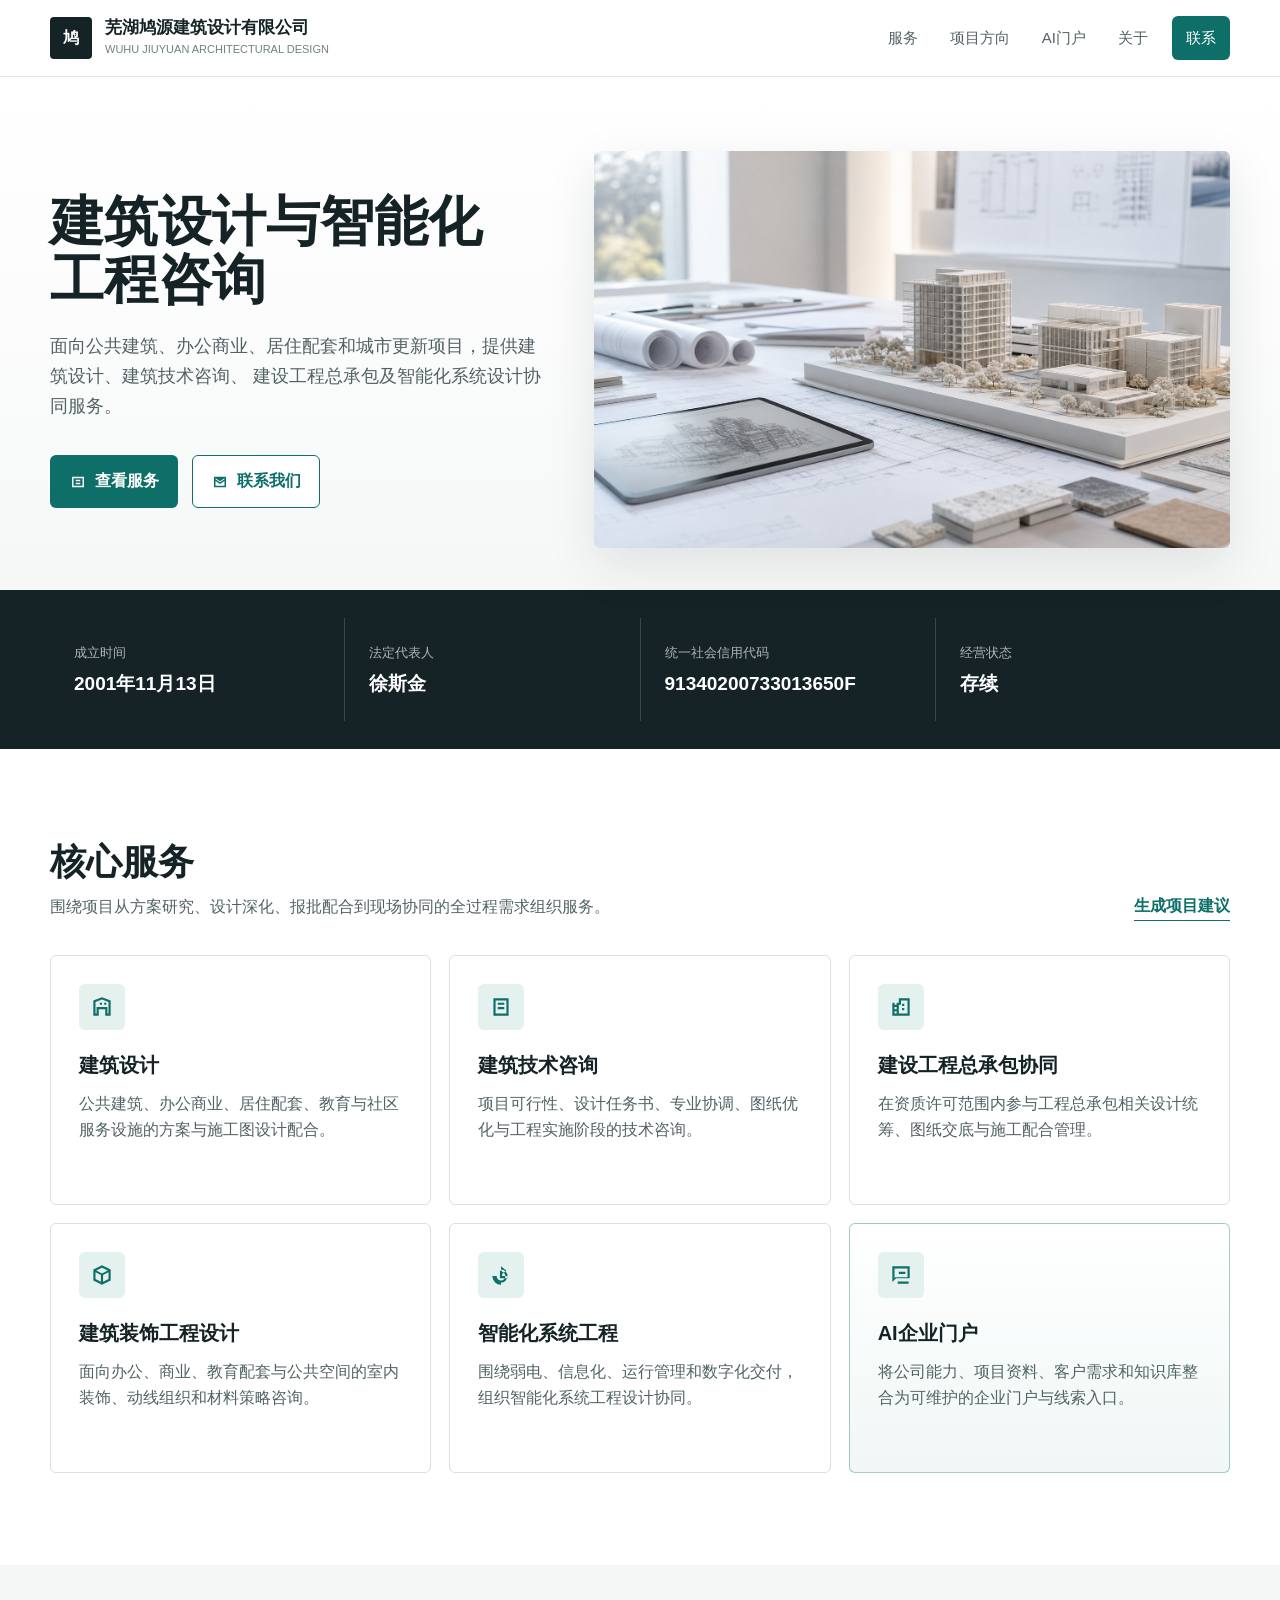
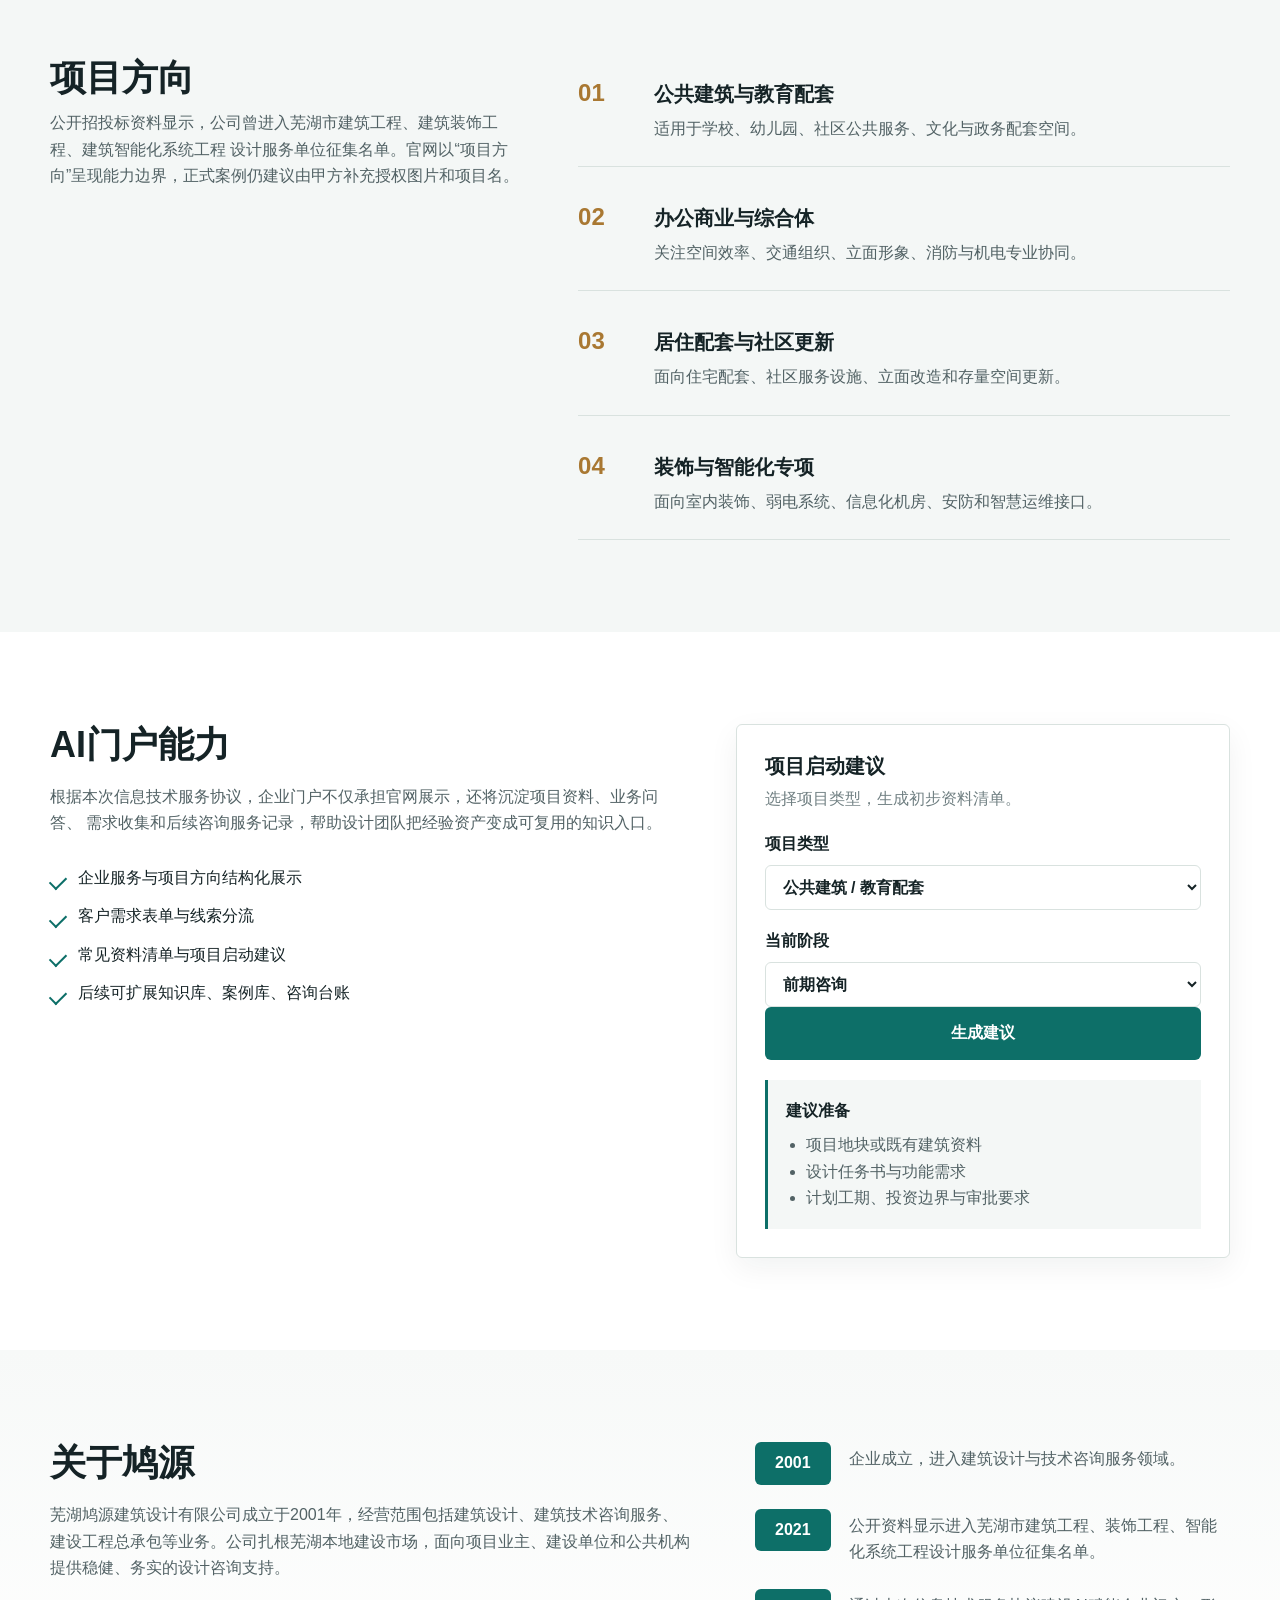
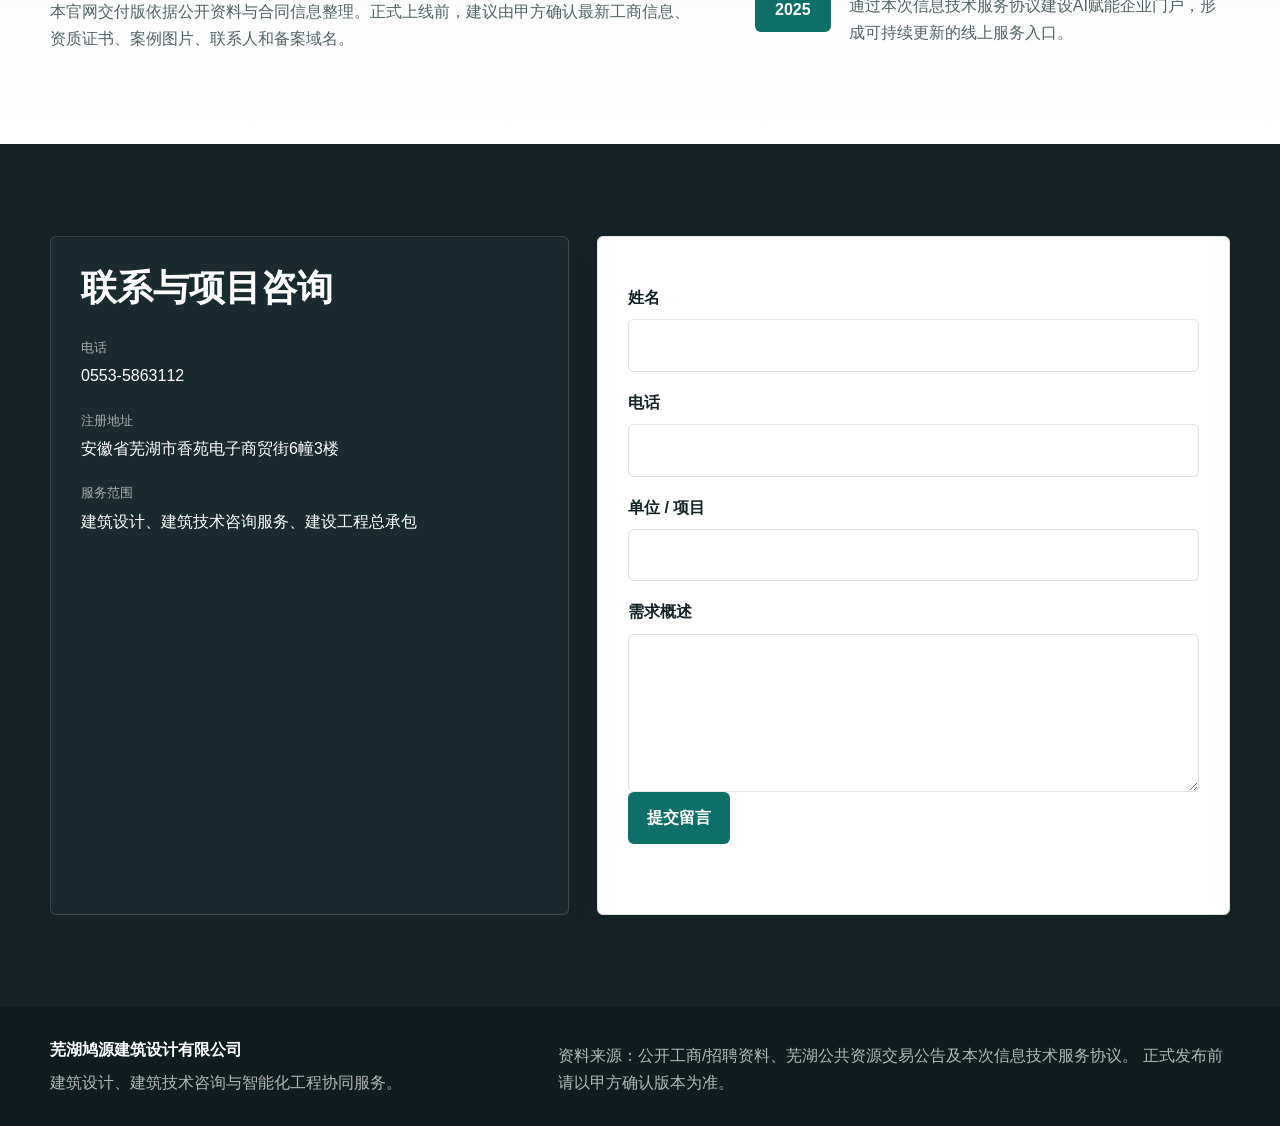
==== website/index.html @ 366496a6 "Add Wuhu Jiuyuan website" ====
<!doctype html>
<html lang="zh-CN">
  <head>
    <meta charset="utf-8" />
    <meta name="viewport" content="width=device-width, initial-scale=1" />
    <title>芜湖鸠源建筑设计有限公司 | 建筑设计与智能化工程咨询</title>
    <meta
      name="description"
      content="芜湖鸠源建筑设计有限公司提供建筑设计、建筑技术咨询、建设工程总承包及智能化工程相关设计咨询服务。"
    />
    <meta name="theme-color" content="#0d6f68" />
    <link rel="preload" href="assets/hero-architecture-studio.png" as="image" />
    <link rel="stylesheet" href="styles.css" />
  </head>
  <body>
    <a class="skip-link" href="#main">跳至主要内容</a>
    <header class="site-header" data-header>
      <div class="container header-inner">
        <a class="brand" href="#top" aria-label="芜湖鸠源建筑设计有限公司首页">
          <span class="brand-mark" aria-hidden="true">鸠</span>
          <span>
            <strong>芜湖鸠源建筑设计有限公司</strong>
            <small>Wuhu Jiuyuan Architectural Design</small>
          </span>
        </a>
        <button class="nav-toggle" type="button" aria-expanded="false" aria-controls="site-nav">
          <span></span>
          <span></span>
          <span></span>
          <span class="sr-only">打开导航</span>
        </button>
        <nav id="site-nav" class="site-nav" aria-label="主导航">
          <a href="#services">服务</a>
          <a href="#projects">项目方向</a>
          <a href="#portal">AI门户</a>
          <a href="#profile">关于</a>
          <a class="nav-action" href="#contact">联系</a>
        </nav>
      </div>
    </header>

    <main id="main">
      <section id="top" class="hero section-band">
        <div class="container hero-grid">
          <div class="hero-copy">
            <h1><span>建筑设计与智能化</span><span>工程咨询</span></h1>
            <p>
              面向公共建筑、办公商业、居住配套和城市更新项目，提供建筑设计、建筑技术咨询、
              建设工程总承包及智能化系统设计协同服务。
            </p>
            <div class="hero-actions">
              <a class="button primary" href="#services">
                <svg viewBox="0 0 24 24" aria-hidden="true"><path d="M4 19V5h16v14H4Zm2-2h12V7H6v10Zm3-2h6v-2H9v2Zm0-4h6V9H9v2Z" /></svg>
                查看服务
              </a>
              <a class="button secondary" href="#contact">
                <svg viewBox="0 0 24 24" aria-hidden="true"><path d="M4 5h16v14H4V5Zm2 3.2 6 4.1 6-4.1V7l-6 4.1L6 7v1.2ZM6 17h12v-6.4l-6 4-6-4V17Z" /></svg>
                联系我们
              </a>
            </div>
          </div>
          <figure class="hero-media">
            <img src="assets/hero-architecture-studio.png" alt="建筑模型、图纸与材料样板组成的设计工作台" />
          </figure>
        </div>
      </section>

      <section class="facts" aria-label="企业基础信息">
        <div class="container facts-grid">
          <article>
            <span>成立时间</span>
            <strong>2001年11月13日</strong>
          </article>
          <article>
            <span>法定代表人</span>
            <strong>徐斯金</strong>
          </article>
          <article>
            <span>统一社会信用代码</span>
            <strong>91340200733013650F</strong>
          </article>
          <article>
            <span>经营状态</span>
            <strong>存续</strong>
          </article>
        </div>
      </section>

      <section id="services" class="section">
        <div class="container section-head">
          <div>
            <h2>核心服务</h2>
            <p>围绕项目从方案研究、设计深化、报批配合到现场协同的全过程需求组织服务。</p>
          </div>
          <a class="text-link" href="#advisor">生成项目建议</a>
        </div>
        <div class="container service-grid">
          <article class="service-card">
            <span class="service-icon" aria-hidden="true">
              <svg viewBox="0 0 24 24"><path d="M4 20V6l8-3 8 3v14h-5v-6H9v6H4Zm2-2h1v-6h10v6h1V7.4l-6-2.25-6 2.25V18Zm4-8h2V8h-2v2Zm4 0h2V8h-2v2Z" /></svg>
            </span>
            <h3>建筑设计</h3>
            <p>公共建筑、办公商业、居住配套、教育与社区服务设施的方案与施工图设计配合。</p>
          </article>
          <article class="service-card">
            <span class="service-icon" aria-hidden="true">
              <svg viewBox="0 0 24 24"><path d="M5 20V4h14v16H5Zm2-2h10V6H7v12Zm2-8h6V8H9v2Zm0 4h6v-2H9v2Z" /></svg>
            </span>
            <h3>建筑技术咨询</h3>
            <p>项目可行性、设计任务书、专业协调、图纸优化与工程实施阶段的技术咨询。</p>
          </article>
          <article class="service-card">
            <span class="service-icon" aria-hidden="true">
              <svg viewBox="0 0 24 24"><path d="M4 20V8h6V4h10v16H4Zm2-2h2v-2H6v2Zm0-4h2v-2H6v2Zm0-4h2V8H6v2Zm4 8h8V6h-6v4h-2v8Zm3-7h2V9h-2v2Zm0 4h2v-2h-2v2Z" /></svg>
            </span>
            <h3>建设工程总承包协同</h3>
            <p>在资质许可范围内参与工程总承包相关设计统筹、图纸交底与施工配合管理。</p>
          </article>
          <article class="service-card">
            <span class="service-icon" aria-hidden="true">
              <svg viewBox="0 0 24 24"><path d="M12 3 4 7v10l8 4 8-4V7l-8-4Zm0 2.2 5.3 2.65L12 10.5 6.7 7.85 12 5.2ZM6 9.5l5 2.5v6.2l-5-2.5V9.5Zm7 8.7V12l5-2.5v6.2l-5 2.5Z" /></svg>
            </span>
            <h3>建筑装饰工程设计</h3>
            <p>面向办公、商业、教育配套与公共空间的室内装饰、动线组织和材料策略咨询。</p>
          </article>
          <article class="service-card">
            <span class="service-icon" aria-hidden="true">
              <svg viewBox="0 0 24 24"><path d="M12 21a8 8 0 0 1-8-8h2a6 6 0 1 0 6-6V4l5 4-5 4V9a4 4 0 1 1-4 4H6a6 6 0 0 0 6 6v2Zm1-8h5v2h-7V8h2v5Z" /></svg>
            </span>
            <h3>智能化系统工程</h3>
            <p>围绕弱电、信息化、运行管理和数字化交付，组织智能化系统工程设计协同。</p>
          </article>
          <article class="service-card accent-card">
            <span class="service-icon" aria-hidden="true">
              <svg viewBox="0 0 24 24"><path d="M4 4h16v11H7.5L4 18.5V4Zm2 2v8.7l.7-.7H18V6H6Zm3 12h10v2H9v-2Zm1-9h6v2h-6V9Z" /></svg>
            </span>
            <h3>AI企业门户</h3>
            <p>将公司能力、项目资料、客户需求和知识库整合为可维护的企业门户与线索入口。</p>
          </article>
        </div>
      </section>

      <section id="projects" class="section muted-section">
        <div class="container project-layout">
          <div class="section-head stacked">
            <h2>项目方向</h2>
            <p>
              公开招投标资料显示，公司曾进入芜湖市建筑工程、建筑装饰工程、建筑智能化系统工程
              设计服务单位征集名单。官网以“项目方向”呈现能力边界，正式案例仍建议由甲方补充授权图片和项目名。
            </p>
          </div>
          <div class="project-list">
            <article>
              <span>01</span>
              <div>
                <h3>公共建筑与教育配套</h3>
                <p>适用于学校、幼儿园、社区公共服务、文化与政务配套空间。</p>
              </div>
            </article>
            <article>
              <span>02</span>
              <div>
                <h3>办公商业与综合体</h3>
                <p>关注空间效率、交通组织、立面形象、消防与机电专业协同。</p>
              </div>
            </article>
            <article>
              <span>03</span>
              <div>
                <h3>居住配套与社区更新</h3>
                <p>面向住宅配套、社区服务设施、立面改造和存量空间更新。</p>
              </div>
            </article>
            <article>
              <span>04</span>
              <div>
                <h3>装饰与智能化专项</h3>
                <p>面向室内装饰、弱电系统、信息化机房、安防和智慧运维接口。</p>
              </div>
            </article>
          </div>
        </div>
      </section>

      <section id="portal" class="section">
        <div class="container portal-grid">
          <div class="portal-copy">
            <h2>AI门户能力</h2>
            <p>
              根据本次信息技术服务协议，企业门户不仅承担官网展示，还将沉淀项目资料、业务问答、
              需求收集和后续咨询服务记录，帮助设计团队把经验资产变成可复用的知识入口。
            </p>
            <ul class="check-list">
              <li>企业服务与项目方向结构化展示</li>
              <li>客户需求表单与线索分流</li>
              <li>常见资料清单与项目启动建议</li>
              <li>后续可扩展知识库、案例库、咨询台账</li>
            </ul>
          </div>
          <div id="advisor" class="advisor-panel" aria-label="AI门户项目建议演示">
            <div class="panel-title">
              <h3>项目启动建议</h3>
              <p>选择项目类型，生成初步资料清单。</p>
            </div>
            <label>
              项目类型
              <select id="project-type">
                <option value="public">公共建筑 / 教育配套</option>
                <option value="office">办公商业 / 综合体</option>
                <option value="residential">居住配套 / 社区更新</option>
                <option value="smart">智能化系统 / 装饰专项</option>
              </select>
            </label>
            <label>
              当前阶段
              <select id="project-stage">
                <option value="early">前期咨询</option>
                <option value="design">方案与施工图</option>
                <option value="site">施工配合</option>
              </select>
            </label>
            <button class="button primary full" id="advisor-button" type="button">生成建议</button>
            <div class="advisor-result" id="advisor-result" aria-live="polite">
              <strong>建议准备</strong>
              <ul>
                <li>项目地块或既有建筑资料</li>
                <li>设计任务书与功能需求</li>
                <li>计划工期、投资边界与审批要求</li>
              </ul>
            </div>
          </div>
        </div>
      </section>

      <section id="profile" class="section profile-section">
        <div class="container profile-grid">
          <div>
            <h2>关于鸠源</h2>
            <p>
              芜湖鸠源建筑设计有限公司成立于2001年，经营范围包括建筑设计、建筑技术咨询服务、
              建设工程总承包等业务。公司扎根芜湖本地建设市场，面向项目业主、建设单位和公共机构
              提供稳健、务实的设计咨询支持。
            </p>
            <p>
              本官网交付版依据公开资料与合同信息整理。正式上线前，建议由甲方确认最新工商信息、
              资质证书、案例图片、联系人和备案域名。
            </p>
          </div>
          <div class="timeline" aria-label="企业时间线">
            <article>
              <span>2001</span>
              <p>企业成立，进入建筑设计与技术咨询服务领域。</p>
            </article>
            <article>
              <span>2021</span>
              <p>公开资料显示进入芜湖市建筑工程、装饰工程、智能化系统工程设计服务单位征集名单。</p>
            </article>
            <article>
              <span>2025</span>
              <p>通过本次信息技术服务协议建设AI赋能企业门户，形成可持续更新的线上服务入口。</p>
            </article>
          </div>
        </div>
      </section>

      <section id="contact" class="section contact-section">
        <div class="container contact-grid">
          <div class="contact-card">
            <h2>联系与项目咨询</h2>
            <dl>
              <div>
                <dt>电话</dt>
                <dd><a href="tel:05535863112">0553-5863112</a></dd>
              </div>
              <div>
                <dt>注册地址</dt>
                <dd>安徽省芜湖市香苑电子商贸街6幢3楼</dd>
              </div>
              <div>
                <dt>服务范围</dt>
                <dd>建筑设计、建筑技术咨询服务、建设工程总承包</dd>
              </div>
            </dl>
          </div>
          <form class="contact-form" id="contact-form">
            <label>
              姓名
              <input name="name" type="text" autocomplete="name" required />
            </label>
            <label>
              电话
              <input name="phone" type="tel" autocomplete="tel" required />
            </label>
            <label>
              单位 / 项目
              <input name="company" type="text" autocomplete="organization" />
            </label>
            <label>
              需求概述
              <textarea name="message" rows="5" required></textarea>
            </label>
            <button class="button primary" type="submit">提交留言</button>
            <p class="form-status" id="form-status" aria-live="polite"></p>
          </form>
        </div>
      </section>
    </main>

    <footer class="site-footer">
      <div class="container footer-grid">
        <div>
          <strong>芜湖鸠源建筑设计有限公司</strong>
          <p>建筑设计、建筑技术咨询与智能化工程协同服务。</p>
        </div>
        <p>
          资料来源：公开工商/招聘资料、芜湖公共资源交易公告及本次信息技术服务协议。
          正式发布前请以甲方确认版本为准。
        </p>
      </div>
    </footer>
    <script src="script.js"></script>
  </body>
</html>
---- website/styles.css ----
:root {
  --bg: #ffffff;
  --bg-soft: #f4f7f6;
  --bg-muted: #eef3f1;
  --ink: #152326;
  --ink-soft: #526265;
  --muted: #718083;
  --line: #d9e2df;
  --teal: #0d6f68;
  --teal-dark: #084c48;
  --teal-soft: #e4f1ef;
  --gold: #a97832;
  --shadow: 0 18px 50px rgba(18, 35, 38, 0.1);
  --radius: 6px;
  --container: 1180px;
}

* {
  box-sizing: border-box;
}

html {
  scroll-behavior: smooth;
}

body {
  margin: 0;
  background: var(--bg);
  color: var(--ink);
  font-family: "Microsoft YaHei", "PingFang SC", "Noto Sans CJK SC", Arial, sans-serif;
  font-size: 16px;
  line-height: 1.65;
}

body.nav-open {
  overflow: hidden;
}

img {
  display: block;
  max-width: 100%;
}

a {
  color: inherit;
  text-decoration: none;
}

button,
input,
select,
textarea {
  font: inherit;
}

.sr-only,
.skip-link:not(:focus) {
  position: absolute;
  width: 1px;
  height: 1px;
  padding: 0;
  margin: -1px;
  overflow: hidden;
  clip: rect(0, 0, 0, 0);
  white-space: nowrap;
  border: 0;
}

.skip-link:focus {
  position: fixed;
  z-index: 50;
  top: 12px;
  left: 12px;
  padding: 10px 14px;
  background: var(--teal);
  color: #fff;
  border-radius: var(--radius);
}

.container {
  width: min(100% - 40px, var(--container));
  margin-inline: auto;
}

.site-header {
  position: sticky;
  top: 0;
  z-index: 20;
  background: rgba(255, 255, 255, 0.92);
  border-bottom: 1px solid rgba(217, 226, 223, 0.82);
  backdrop-filter: blur(16px);
}

.header-inner {
  display: flex;
  align-items: center;
  justify-content: space-between;
  min-height: 76px;
  gap: 24px;
}

.brand {
  display: inline-flex;
  align-items: center;
  gap: 13px;
  min-width: 0;
}

.brand-mark {
  display: grid;
  place-items: center;
  width: 42px;
  height: 42px;
  background: var(--ink);
  color: #fff;
  border-radius: 4px;
  font-weight: 700;
}

.brand strong {
  display: block;
  font-size: 17px;
  line-height: 1.2;
}

.brand small {
  display: block;
  margin-top: 2px;
  color: var(--muted);
  font-size: 11px;
  letter-spacing: 0;
  text-transform: uppercase;
}

.site-nav {
  display: flex;
  align-items: center;
  gap: 4px;
}

.site-nav a {
  padding: 10px 14px;
  color: var(--ink-soft);
  font-size: 15px;
  border-radius: var(--radius);
}

.site-nav a:hover,
.site-nav a.active {
  color: var(--teal);
  background: var(--teal-soft);
}

.site-nav .nav-action {
  margin-left: 6px;
  color: #fff;
  background: var(--teal);
}

.site-nav .nav-action:hover {
  color: #fff;
  background: var(--teal-dark);
}

.nav-toggle {
  display: none;
  width: 42px;
  height: 42px;
  border: 1px solid var(--line);
  background: #fff;
  border-radius: var(--radius);
  padding: 10px;
}

.nav-toggle span:not(.sr-only) {
  display: block;
  height: 2px;
  margin: 5px 0;
  background: var(--ink);
}

.section {
  padding: 92px 0;
}

.section-band {
  background: linear-gradient(180deg, #fff 0%, #f6f8f7 100%);
}

.hero {
  padding: 74px 0 42px;
}

.hero-grid {
  display: grid;
  grid-template-columns: minmax(0, 0.78fr) minmax(420px, 1fr);
  align-items: center;
  gap: 48px;
}

.hero-copy h1 {
  max-width: 680px;
  margin: 0;
  font-size: 54px;
  line-height: 1.08;
  font-weight: 800;
  color: var(--ink);
}

.hero-copy h1 span {
  display: block;
}

.hero-copy p {
  max-width: 600px;
  margin: 24px 0 0;
  color: var(--ink-soft);
  font-size: 18px;
}

.hero-actions {
  display: flex;
  flex-wrap: wrap;
  gap: 14px;
  margin-top: 34px;
}

.button {
  display: inline-flex;
  align-items: center;
  justify-content: center;
  gap: 8px;
  min-height: 46px;
  padding: 12px 18px;
  border: 1px solid transparent;
  border-radius: var(--radius);
  cursor: pointer;
  font-weight: 700;
  transition: transform 160ms ease, background 160ms ease, border-color 160ms ease;
}

.button svg {
  width: 18px;
  height: 18px;
  fill: currentColor;
}

.button:hover {
  transform: translateY(-1px);
}

.button.primary {
  color: #fff;
  background: var(--teal);
}

.button.primary:hover {
  background: var(--teal-dark);
}

.button.secondary {
  color: var(--teal);
  background: #fff;
  border-color: var(--teal);
}

.button.full {
  width: 100%;
}

.hero-media {
  margin: 0;
  position: relative;
}

.hero-media img {
  width: 100%;
  aspect-ratio: 16 / 10;
  object-fit: cover;
  border-radius: var(--radius);
  box-shadow: var(--shadow);
}

.facts {
  padding: 28px 0;
  background: var(--ink);
  color: #fff;
}

.facts-grid {
  display: grid;
  grid-template-columns: repeat(4, minmax(0, 1fr));
  gap: 1px;
  background: rgba(255, 255, 255, 0.16);
}

.facts article {
  padding: 24px;
  background: var(--ink);
}

.facts span {
  display: block;
  color: rgba(255, 255, 255, 0.66);
  font-size: 13px;
}

.facts strong {
  display: block;
  margin-top: 7px;
  font-size: 19px;
  line-height: 1.35;
}

.section-head {
  display: flex;
  align-items: end;
  justify-content: space-between;
  gap: 24px;
  margin-bottom: 34px;
}

.section-head.stacked {
  display: block;
  margin: 0;
}

h2 {
  margin: 0;
  font-size: 36px;
  line-height: 1.16;
}

h3 {
  margin: 0;
  font-size: 20px;
  line-height: 1.35;
}

.section-head p,
.portal-copy p,
.profile-grid p,
.project-list p,
.service-card p,
.site-footer p {
  color: var(--ink-soft);
}

.section-head p {
  max-width: 680px;
  margin: 12px 0 0;
}

.text-link {
  color: var(--teal);
  font-weight: 700;
  border-bottom: 1px solid currentColor;
  white-space: nowrap;
}

.service-grid {
  display: grid;
  grid-template-columns: repeat(3, minmax(0, 1fr));
  gap: 18px;
}

.service-card {
  min-height: 250px;
  padding: 28px;
  border: 1px solid var(--line);
  border-radius: var(--radius);
  background: #fff;
}

.service-card h3 {
  margin-top: 22px;
}

.service-card p {
  margin: 12px 0 0;
}

.service-icon {
  display: grid;
  place-items: center;
  width: 46px;
  height: 46px;
  color: var(--teal);
  background: var(--teal-soft);
  border-radius: var(--radius);
}

.service-icon svg {
  width: 26px;
  height: 26px;
  fill: currentColor;
}

.accent-card {
  border-color: rgba(13, 111, 104, 0.36);
  background: linear-gradient(180deg, #fff, #f0f7f6);
}

.muted-section {
  background: var(--bg-soft);
}

.project-layout {
  display: grid;
  grid-template-columns: 0.84fr 1.16fr;
  gap: 56px;
  align-items: start;
}

.project-list {
  display: grid;
  gap: 14px;
}

.project-list article {
  display: grid;
  grid-template-columns: 58px 1fr;
  gap: 18px;
  padding: 24px 0;
  border-bottom: 1px solid var(--line);
}

.project-list span {
  color: var(--gold);
  font-weight: 800;
  font-size: 24px;
  line-height: 1;
}

.project-list p {
  margin: 8px 0 0;
}

.portal-grid {
  display: grid;
  grid-template-columns: minmax(0, 0.92fr) minmax(360px, 0.72fr);
  gap: 54px;
  align-items: start;
}

.portal-copy p {
  margin: 18px 0 0;
  max-width: 680px;
}

.check-list {
  display: grid;
  gap: 12px;
  margin: 28px 0 0;
  padding: 0;
  list-style: none;
}

.check-list li {
  position: relative;
  padding-left: 28px;
}

.check-list li::before {
  content: "";
  position: absolute;
  left: 0;
  top: 11px;
  width: 14px;
  height: 8px;
  border-left: 2px solid var(--teal);
  border-bottom: 2px solid var(--teal);
  transform: rotate(-45deg);
}

.advisor-panel,
.contact-card,
.contact-form {
  border: 1px solid var(--line);
  border-radius: var(--radius);
  background: #fff;
  box-shadow: 0 10px 30px rgba(18, 35, 38, 0.06);
}

.advisor-panel {
  padding: 28px;
}

.panel-title p {
  margin: 6px 0 0;
  color: var(--muted);
}

label {
  display: grid;
  gap: 8px;
  margin-top: 18px;
  color: var(--ink);
  font-weight: 700;
}

input,
select,
textarea {
  width: 100%;
  border: 1px solid var(--line);
  border-radius: var(--radius);
  padding: 12px 13px;
  color: var(--ink);
  background: #fff;
  outline: none;
}

input:focus,
select:focus,
textarea:focus {
  border-color: var(--teal);
  box-shadow: 0 0 0 3px rgba(13, 111, 104, 0.12);
}

.advisor-result {
  margin-top: 20px;
  padding: 18px;
  background: var(--bg-soft);
  border-left: 3px solid var(--teal);
}

.advisor-result ul {
  margin: 8px 0 0;
  padding-left: 20px;
  color: var(--ink-soft);
}

.profile-section {
  background: linear-gradient(180deg, #f7f9f8 0%, #fff 100%);
}

.profile-grid {
  display: grid;
  grid-template-columns: minmax(0, 0.95fr) minmax(360px, 0.7fr);
  gap: 60px;
}

.profile-grid p {
  margin: 18px 0 0;
}

.timeline {
  display: grid;
  gap: 18px;
}

.timeline article {
  display: grid;
  grid-template-columns: 76px 1fr;
  gap: 18px;
  align-items: start;
}

.timeline span {
  color: #fff;
  background: var(--teal);
  padding: 8px 10px;
  border-radius: var(--radius);
  font-weight: 800;
  text-align: center;
}

.timeline p {
  margin: 4px 0 0;
}

.contact-section {
  background: var(--ink);
  color: #fff;
}

.contact-grid {
  display: grid;
  grid-template-columns: minmax(0, 0.82fr) minmax(380px, 1fr);
  gap: 28px;
  align-items: stretch;
}

.contact-card,
.contact-form {
  padding: 30px;
}

.contact-card {
  background: #192b2e;
  border-color: rgba(255, 255, 255, 0.14);
}

.contact-card dl {
  display: grid;
  gap: 20px;
  margin: 28px 0 0;
}

.contact-card div {
  display: grid;
  gap: 5px;
}

.contact-card dt {
  color: rgba(255, 255, 255, 0.62);
  font-size: 13px;
}

.contact-card dd {
  margin: 0;
  color: #fff;
}

.contact-form {
  color: var(--ink);
}

.form-status {
  min-height: 24px;
  margin: 16px 0 0;
  color: var(--teal);
  font-weight: 700;
}

.site-footer {
  padding: 30px 0;
  color: rgba(255, 255, 255, 0.78);
  background: #101d1f;
}

.footer-grid {
  display: grid;
  grid-template-columns: minmax(0, 0.72fr) minmax(0, 1fr);
  gap: 24px;
  align-items: start;
}

.site-footer strong {
  color: #fff;
}

.site-footer p {
  margin: 6px 0 0;
  color: rgba(255, 255, 255, 0.68);
}

@media (max-width: 980px) {
  .hero-grid,
  .project-layout,
  .portal-grid,
  .profile-grid,
  .contact-grid,
  .footer-grid {
    grid-template-columns: 1fr;
  }

  .hero-copy h1 {
    font-size: 42px;
  }

  .service-grid,
  .facts-grid {
    grid-template-columns: repeat(2, minmax(0, 1fr));
  }
}

@media (max-width: 760px) {
  .container {
    width: min(100% - 28px, var(--container));
  }

  .header-inner {
    min-height: 66px;
  }

  .brand strong {
    font-size: 15px;
  }

  .brand small {
    display: none;
  }

  .nav-toggle {
    display: block;
  }

  .site-nav {
    position: fixed;
    inset: 66px 0 auto;
    display: none;
    flex-direction: column;
    align-items: stretch;
    padding: 18px 14px;
    background: #fff;
    border-bottom: 1px solid var(--line);
    box-shadow: var(--shadow);
  }

  body.nav-open .site-nav {
    display: flex;
  }

  .site-nav a {
    padding: 13px 14px;
  }

  .site-nav .nav-action {
    margin-left: 0;
    text-align: center;
  }

  .hero {
    padding-top: 48px;
  }

  .hero-grid {
    gap: 30px;
  }

  .hero-copy h1 {
    font-size: 34px;
  }

  .hero-copy p {
    font-size: 16px;
  }

  .section {
    padding: 66px 0;
  }

  h2 {
    font-size: 29px;
  }

  .section-head {
    display: block;
  }

  .text-link {
    display: inline-flex;
    margin-top: 16px;
  }

  .service-grid,
  .facts-grid {
    grid-template-columns: 1fr;
  }

  .service-card {
    min-height: auto;
  }

  .project-list article,
  .timeline article {
    grid-template-columns: 1fr;
  }

  .facts article,
  .service-card,
  .advisor-panel,
  .contact-card,
  .contact-form {
    padding: 22px;
  }

  .hero-actions .button {
    width: 100%;
  }
}

@media (prefers-reduced-motion: reduce) {
  html {
    scroll-behavior: auto;
  }

  .button {
    transition: none;
  }
}
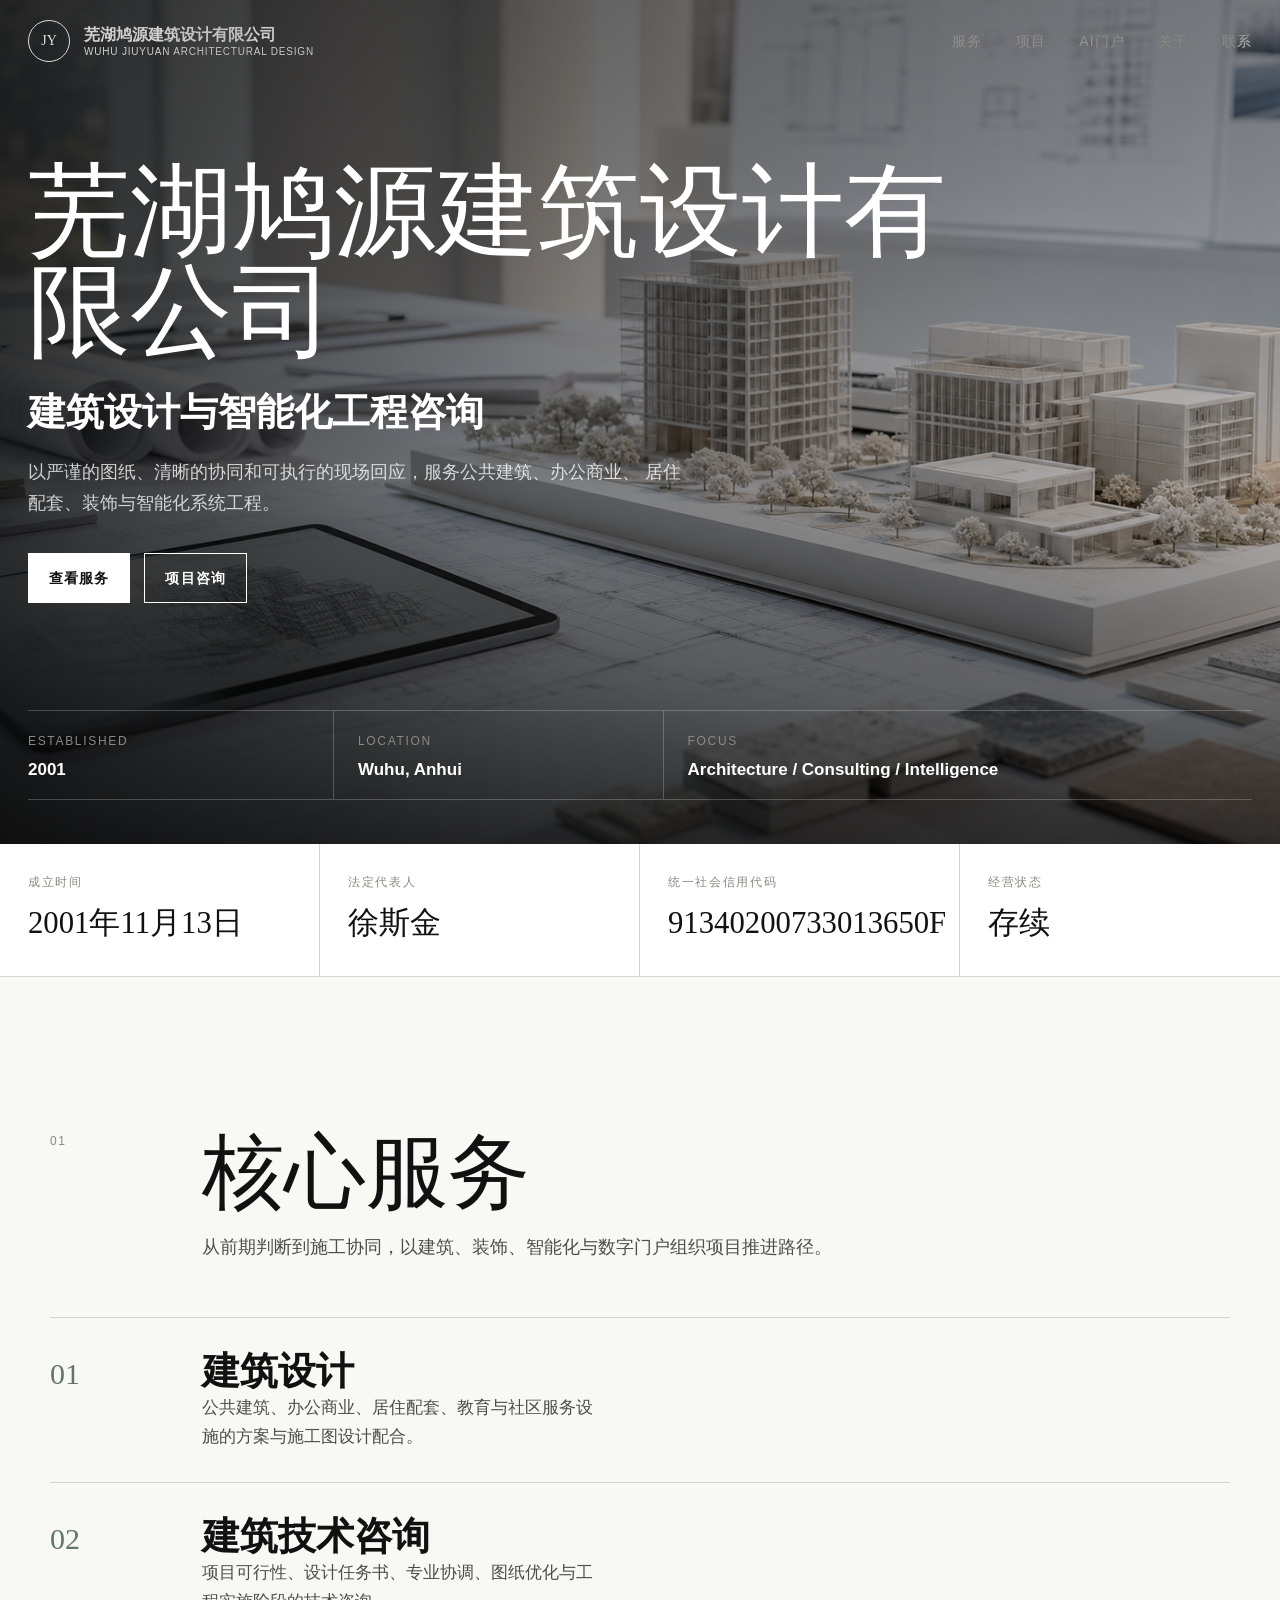
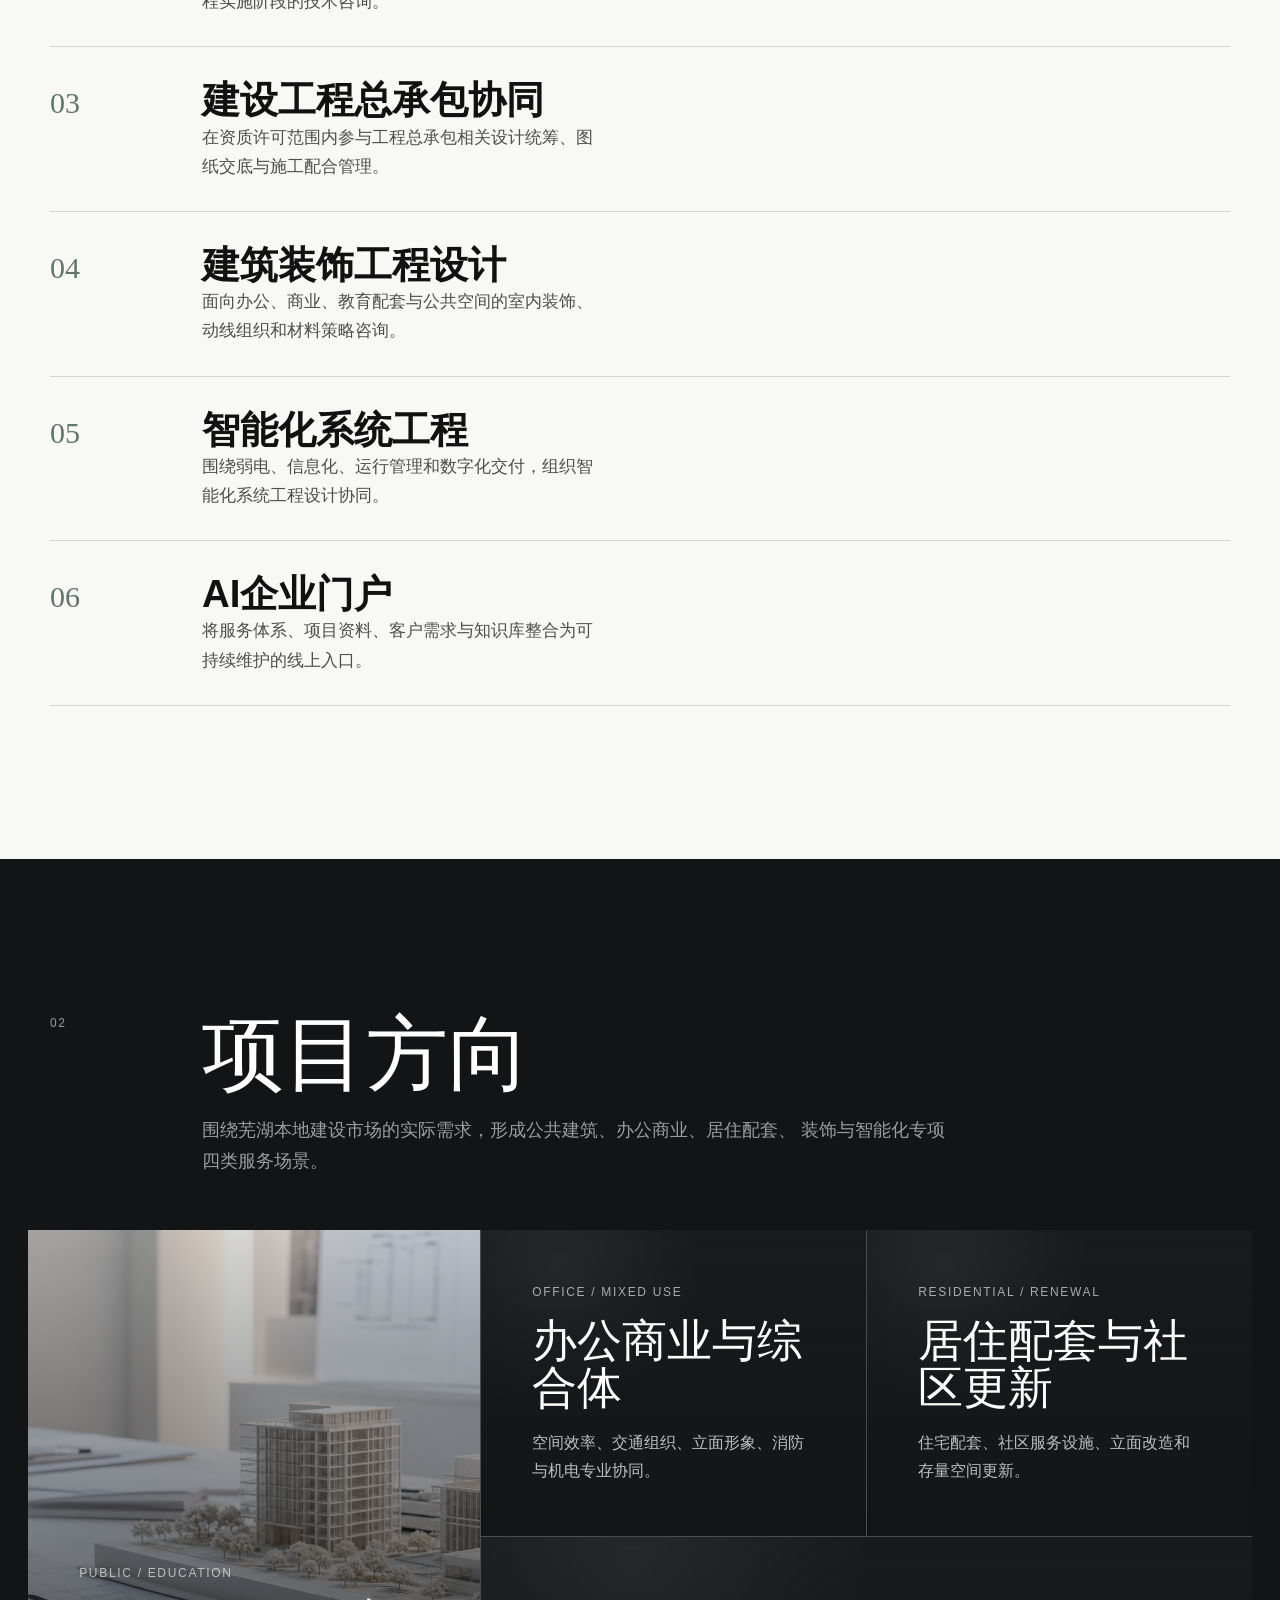
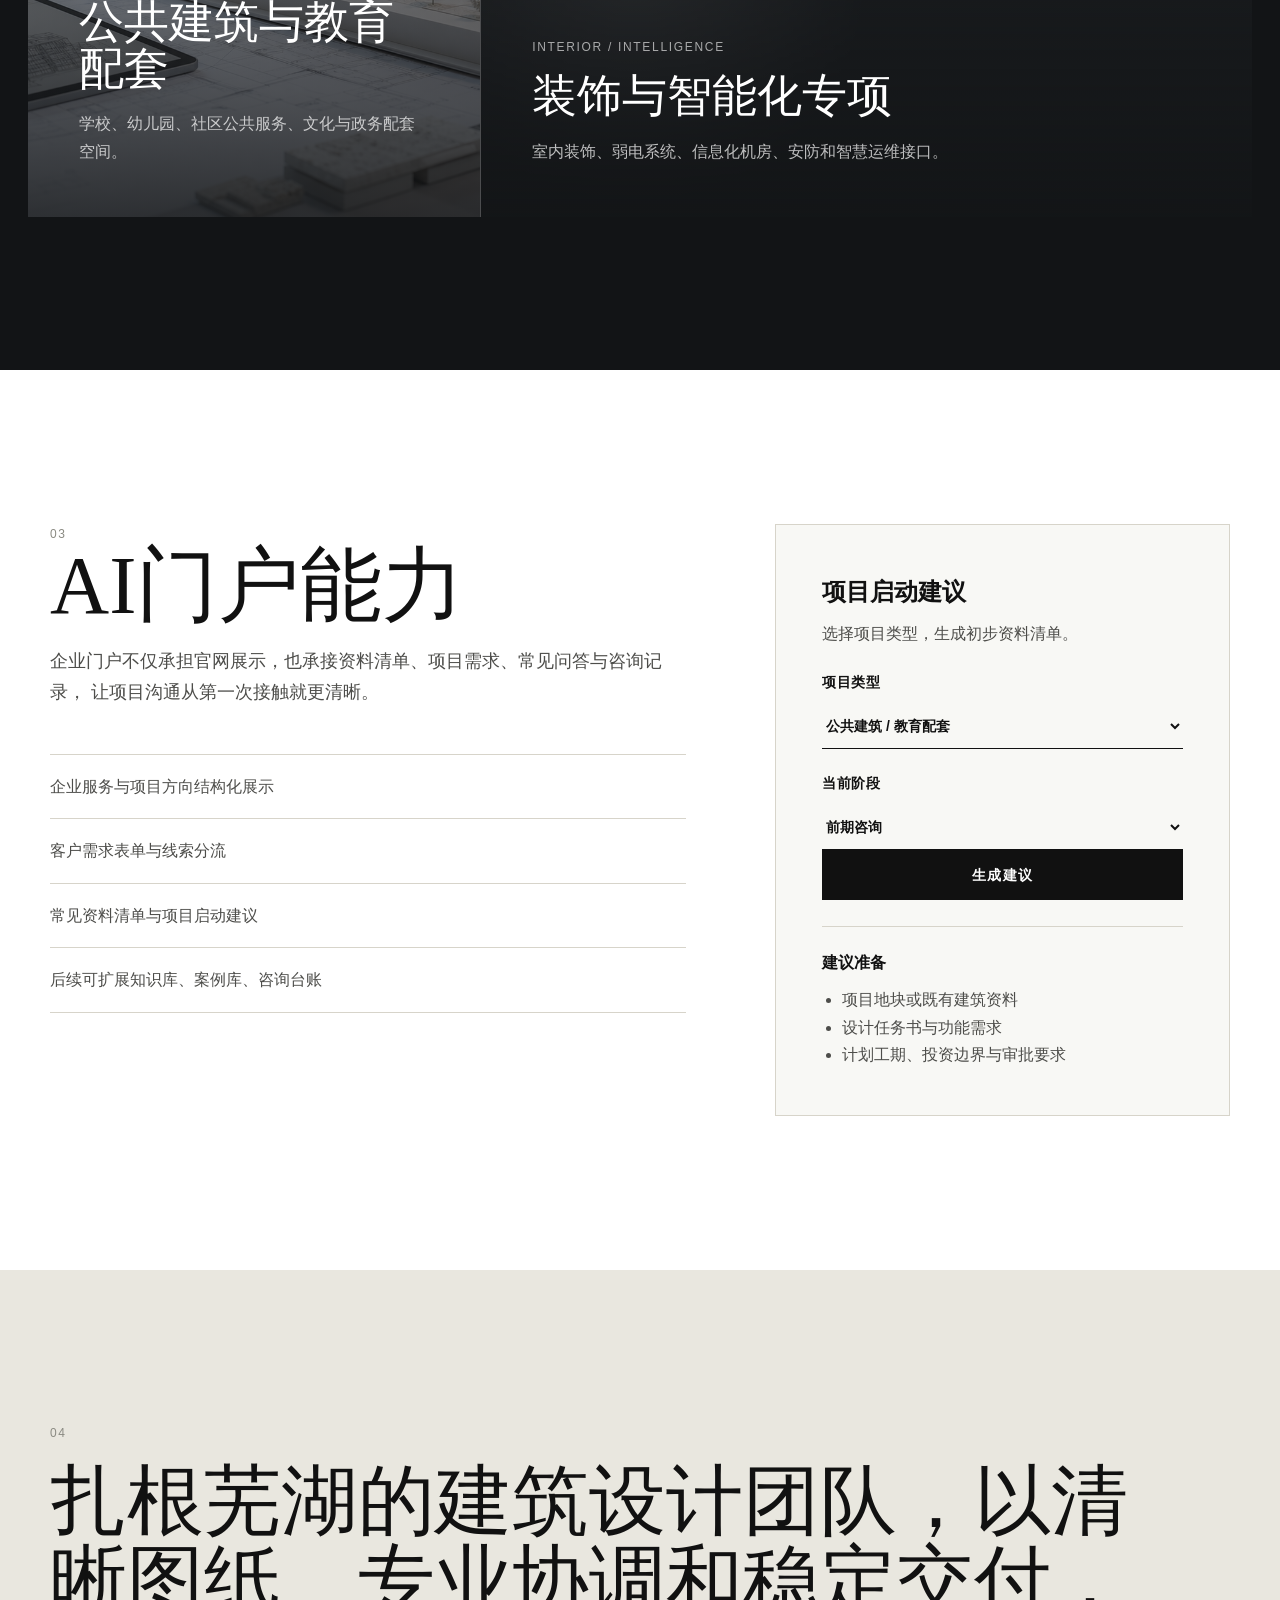
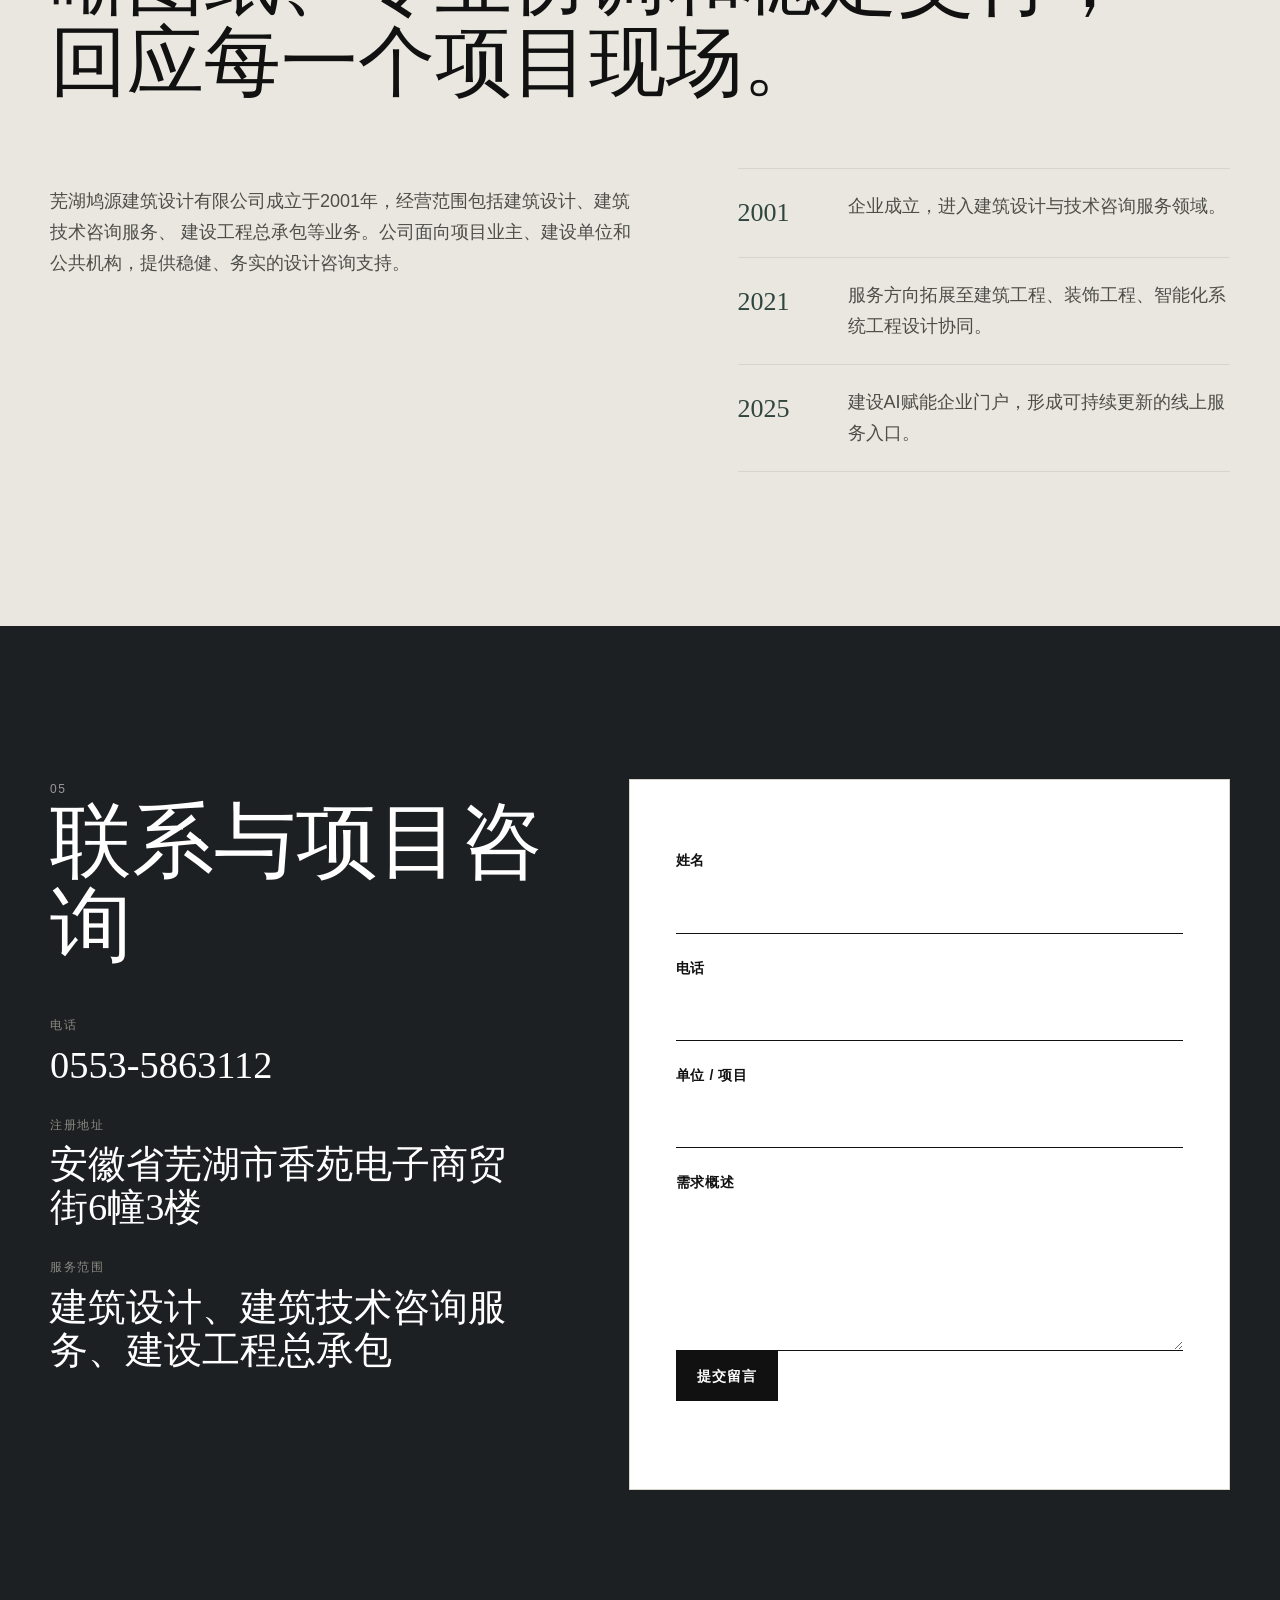
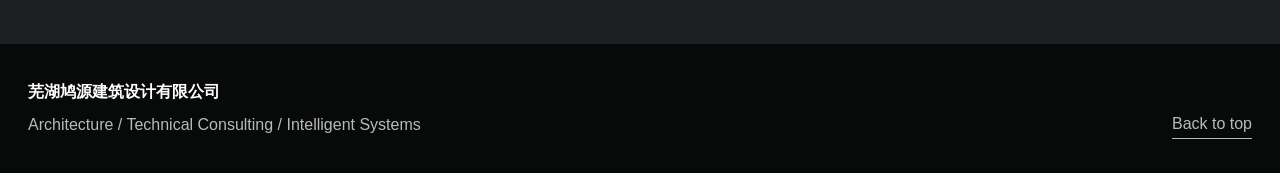
==== commit 081e70a5: "Refine architecture studio website" ====
--- a/website/index.html
+++ b/website/index.html
@@ -6,18 +6,18 @@
     <title>芜湖鸠源建筑设计有限公司 | 建筑设计与智能化工程咨询</title>
     <meta
       name="description"
-      content="芜湖鸠源建筑设计有限公司提供建筑设计、建筑技术咨询、建设工程总承包及智能化工程相关设计咨询服务。"
+      content="芜湖鸠源建筑设计有限公司提供建筑设计、建筑技术咨询、建设工程总承包协同与智能化系统设计咨询服务。"
     />
-    <meta name="theme-color" content="#0d6f68" />
+    <meta name="theme-color" content="#111111" />
     <link rel="preload" href="assets/hero-architecture-studio.png" as="image" />
-    <link rel="stylesheet" href="styles.css" />
+    <link rel="stylesheet" href="styles.css?v=20260703-clean2" />
   </head>
   <body>
     <a class="skip-link" href="#main">跳至主要内容</a>
     <header class="site-header" data-header>
-      <div class="container header-inner">
+      <div class="header-inner">
         <a class="brand" href="#top" aria-label="芜湖鸠源建筑设计有限公司首页">
-          <span class="brand-mark" aria-hidden="true">鸠</span>
+          <span class="brand-mark" aria-hidden="true">JY</span>
           <span>
             <strong>芜湖鸠源建筑设计有限公司</strong>
             <small>Wuhu Jiuyuan Architectural Design</small>
@@ -31,173 +31,173 @@
         </button>
         <nav id="site-nav" class="site-nav" aria-label="主导航">
           <a href="#services">服务</a>
-          <a href="#projects">项目方向</a>
+          <a href="#projects">项目</a>
           <a href="#portal">AI门户</a>
           <a href="#profile">关于</a>
-          <a class="nav-action" href="#contact">联系</a>
+          <a href="#contact">联系</a>
         </nav>
       </div>
     </header>
 
     <main id="main">
-      <section id="top" class="hero section-band">
-        <div class="container hero-grid">
+      <section id="top" class="hero">
+        <img class="hero-bg" src="assets/hero-architecture-studio.png" alt="建筑模型、图纸与材料样板组成的设计工作台" />
+        <div class="hero-scrim" aria-hidden="true"></div>
+        <div class="hero-content">
           <div class="hero-copy">
-            <h1><span>建筑设计与智能化</span><span>工程咨询</span></h1>
-            <p>
-              面向公共建筑、办公商业、居住配套和城市更新项目，提供建筑设计、建筑技术咨询、
-              建设工程总承包及智能化系统设计协同服务。
+            <h1>芜湖鸠源建筑设计有限公司</h1>
+            <p class="hero-lede">建筑设计与智能化工程咨询</p>
+            <p class="hero-body">
+              以严谨的图纸、清晰的协同和可执行的现场回应，服务公共建筑、办公商业、
+              居住配套、装饰与智能化系统工程。
             </p>
             <div class="hero-actions">
-              <a class="button primary" href="#services">
-                <svg viewBox="0 0 24 24" aria-hidden="true"><path d="M4 19V5h16v14H4Zm2-2h12V7H6v10Zm3-2h6v-2H9v2Zm0-4h6V9H9v2Z" /></svg>
-                查看服务
-              </a>
-              <a class="button secondary" href="#contact">
-                <svg viewBox="0 0 24 24" aria-hidden="true"><path d="M4 5h16v14H4V5Zm2 3.2 6 4.1 6-4.1V7l-6 4.1L6 7v1.2ZM6 17h12v-6.4l-6 4-6-4V17Z" /></svg>
-                联系我们
-              </a>
-            </div>
-          </div>
-          <figure class="hero-media">
-            <img src="assets/hero-architecture-studio.png" alt="建筑模型、图纸与材料样板组成的设计工作台" />
-          </figure>
-        </div>
-      </section>
-
-      <section class="facts" aria-label="企业基础信息">
-        <div class="container facts-grid">
-          <article>
-            <span>成立时间</span>
-            <strong>2001年11月13日</strong>
-          </article>
-          <article>
-            <span>法定代表人</span>
-            <strong>徐斯金</strong>
-          </article>
-          <article>
-            <span>统一社会信用代码</span>
-            <strong>91340200733013650F</strong>
-          </article>
-          <article>
-            <span>经营状态</span>
-            <strong>存续</strong>
-          </article>
-        </div>
-      </section>
-
-      <section id="services" class="section">
-        <div class="container section-head">
+              <a class="button light" href="#services">查看服务</a>
+              <a class="button ghost-light" href="#contact">项目咨询</a>
+            </div>
+          </div>
+          <div class="hero-index" aria-label="企业摘要">
+            <article>
+              <span>Established</span>
+              <strong>2001</strong>
+            </article>
+            <article>
+              <span>Location</span>
+              <strong>Wuhu, Anhui</strong>
+            </article>
+            <article>
+              <span>Focus</span>
+              <strong>Architecture / Consulting / Intelligence</strong>
+            </article>
+          </div>
+        </div>
+      </section>
+
+      <section class="identity-strip" aria-label="企业基础信息">
+        <article>
+          <span>成立时间</span>
+          <strong>2001年11月13日</strong>
+        </article>
+        <article>
+          <span>法定代表人</span>
+          <strong>徐斯金</strong>
+        </article>
+        <article>
+          <span>统一社会信用代码</span>
+          <strong>91340200733013650F</strong>
+        </article>
+        <article>
+          <span>经营状态</span>
+          <strong>存续</strong>
+        </article>
+      </section>
+
+      <section id="services" class="section service-section">
+        <div class="section-intro">
+          <span class="section-number">01</span>
           <div>
             <h2>核心服务</h2>
-            <p>围绕项目从方案研究、设计深化、报批配合到现场协同的全过程需求组织服务。</p>
-          </div>
-          <a class="text-link" href="#advisor">生成项目建议</a>
-        </div>
-        <div class="container service-grid">
-          <article class="service-card">
-            <span class="service-icon" aria-hidden="true">
-              <svg viewBox="0 0 24 24"><path d="M4 20V6l8-3 8 3v14h-5v-6H9v6H4Zm2-2h1v-6h10v6h1V7.4l-6-2.25-6 2.25V18Zm4-8h2V8h-2v2Zm4 0h2V8h-2v2Z" /></svg>
-            </span>
-            <h3>建筑设计</h3>
-            <p>公共建筑、办公商业、居住配套、教育与社区服务设施的方案与施工图设计配合。</p>
-          </article>
-          <article class="service-card">
-            <span class="service-icon" aria-hidden="true">
-              <svg viewBox="0 0 24 24"><path d="M5 20V4h14v16H5Zm2-2h10V6H7v12Zm2-8h6V8H9v2Zm0 4h6v-2H9v2Z" /></svg>
-            </span>
-            <h3>建筑技术咨询</h3>
-            <p>项目可行性、设计任务书、专业协调、图纸优化与工程实施阶段的技术咨询。</p>
-          </article>
-          <article class="service-card">
-            <span class="service-icon" aria-hidden="true">
-              <svg viewBox="0 0 24 24"><path d="M4 20V8h6V4h10v16H4Zm2-2h2v-2H6v2Zm0-4h2v-2H6v2Zm0-4h2V8H6v2Zm4 8h8V6h-6v4h-2v8Zm3-7h2V9h-2v2Zm0 4h2v-2h-2v2Z" /></svg>
-            </span>
-            <h3>建设工程总承包协同</h3>
-            <p>在资质许可范围内参与工程总承包相关设计统筹、图纸交底与施工配合管理。</p>
-          </article>
-          <article class="service-card">
-            <span class="service-icon" aria-hidden="true">
-              <svg viewBox="0 0 24 24"><path d="M12 3 4 7v10l8 4 8-4V7l-8-4Zm0 2.2 5.3 2.65L12 10.5 6.7 7.85 12 5.2ZM6 9.5l5 2.5v6.2l-5-2.5V9.5Zm7 8.7V12l5-2.5v6.2l-5 2.5Z" /></svg>
-            </span>
-            <h3>建筑装饰工程设计</h3>
-            <p>面向办公、商业、教育配套与公共空间的室内装饰、动线组织和材料策略咨询。</p>
-          </article>
-          <article class="service-card">
-            <span class="service-icon" aria-hidden="true">
-              <svg viewBox="0 0 24 24"><path d="M12 21a8 8 0 0 1-8-8h2a6 6 0 1 0 6-6V4l5 4-5 4V9a4 4 0 1 1-4 4H6a6 6 0 0 0 6 6v2Zm1-8h5v2h-7V8h2v5Z" /></svg>
-            </span>
-            <h3>智能化系统工程</h3>
-            <p>围绕弱电、信息化、运行管理和数字化交付，组织智能化系统工程设计协同。</p>
-          </article>
-          <article class="service-card accent-card">
-            <span class="service-icon" aria-hidden="true">
-              <svg viewBox="0 0 24 24"><path d="M4 4h16v11H7.5L4 18.5V4Zm2 2v8.7l.7-.7H18V6H6Zm3 12h10v2H9v-2Zm1-9h6v2h-6V9Z" /></svg>
-            </span>
-            <h3>AI企业门户</h3>
-            <p>将公司能力、项目资料、客户需求和知识库整合为可维护的企业门户与线索入口。</p>
-          </article>
-        </div>
-      </section>
-
-      <section id="projects" class="section muted-section">
-        <div class="container project-layout">
-          <div class="section-head stacked">
+            <p>从前期判断到施工协同，以建筑、装饰、智能化与数字门户组织项目推进路径。</p>
+          </div>
+        </div>
+        <div class="service-index">
+          <article>
+            <span>01</span>
+            <div>
+              <h3>建筑设计</h3>
+              <p>公共建筑、办公商业、居住配套、教育与社区服务设施的方案与施工图设计配合。</p>
+            </div>
+          </article>
+          <article>
+            <span>02</span>
+            <div>
+              <h3>建筑技术咨询</h3>
+              <p>项目可行性、设计任务书、专业协调、图纸优化与工程实施阶段的技术咨询。</p>
+            </div>
+          </article>
+          <article>
+            <span>03</span>
+            <div>
+              <h3>建设工程总承包协同</h3>
+              <p>在资质许可范围内参与工程总承包相关设计统筹、图纸交底与施工配合管理。</p>
+            </div>
+          </article>
+          <article>
+            <span>04</span>
+            <div>
+              <h3>建筑装饰工程设计</h3>
+              <p>面向办公、商业、教育配套与公共空间的室内装饰、动线组织和材料策略咨询。</p>
+            </div>
+          </article>
+          <article>
+            <span>05</span>
+            <div>
+              <h3>智能化系统工程</h3>
+              <p>围绕弱电、信息化、运行管理和数字化交付，组织智能化系统工程设计协同。</p>
+            </div>
+          </article>
+          <article>
+            <span>06</span>
+            <div>
+              <h3>AI企业门户</h3>
+              <p>将服务体系、项目资料、客户需求与知识库整合为可持续维护的线上入口。</p>
+            </div>
+          </article>
+        </div>
+      </section>
+
+      <section id="projects" class="section project-section">
+        <div class="section-intro invert">
+          <span class="section-number">02</span>
+          <div>
             <h2>项目方向</h2>
             <p>
-              公开招投标资料显示，公司曾进入芜湖市建筑工程、建筑装饰工程、建筑智能化系统工程
-              设计服务单位征集名单。官网以“项目方向”呈现能力边界，正式案例仍建议由甲方补充授权图片和项目名。
+              围绕芜湖本地建设市场的实际需求，形成公共建筑、办公商业、居住配套、
+              装饰与智能化专项四类服务场景。
             </p>
           </div>
-          <div class="project-list">
-            <article>
-              <span>01</span>
-              <div>
-                <h3>公共建筑与教育配套</h3>
-                <p>适用于学校、幼儿园、社区公共服务、文化与政务配套空间。</p>
-              </div>
-            </article>
-            <article>
-              <span>02</span>
-              <div>
-                <h3>办公商业与综合体</h3>
-                <p>关注空间效率、交通组织、立面形象、消防与机电专业协同。</p>
-              </div>
-            </article>
-            <article>
-              <span>03</span>
-              <div>
-                <h3>居住配套与社区更新</h3>
-                <p>面向住宅配套、社区服务设施、立面改造和存量空间更新。</p>
-              </div>
-            </article>
-            <article>
-              <span>04</span>
-              <div>
-                <h3>装饰与智能化专项</h3>
-                <p>面向室内装饰、弱电系统、信息化机房、安防和智慧运维接口。</p>
-              </div>
-            </article>
-          </div>
-        </div>
-      </section>
-
-      <section id="portal" class="section">
-        <div class="container portal-grid">
+        </div>
+        <div class="project-grid">
+          <article class="project-card large">
+            <span>Public / Education</span>
+            <h3>公共建筑与教育配套</h3>
+            <p>学校、幼儿园、社区公共服务、文化与政务配套空间。</p>
+          </article>
+          <article class="project-card">
+            <span>Office / Mixed Use</span>
+            <h3>办公商业与综合体</h3>
+            <p>空间效率、交通组织、立面形象、消防与机电专业协同。</p>
+          </article>
+          <article class="project-card">
+            <span>Residential / Renewal</span>
+            <h3>居住配套与社区更新</h3>
+            <p>住宅配套、社区服务设施、立面改造和存量空间更新。</p>
+          </article>
+          <article class="project-card wide">
+            <span>Interior / Intelligence</span>
+            <h3>装饰与智能化专项</h3>
+            <p>室内装饰、弱电系统、信息化机房、安防和智慧运维接口。</p>
+          </article>
+        </div>
+      </section>
+
+      <section id="portal" class="section portal-section">
+        <div class="portal-layout">
           <div class="portal-copy">
+            <span class="section-number">03</span>
             <h2>AI门户能力</h2>
             <p>
-              根据本次信息技术服务协议，企业门户不仅承担官网展示，还将沉淀项目资料、业务问答、
-              需求收集和后续咨询服务记录，帮助设计团队把经验资产变成可复用的知识入口。
+              企业门户不仅承担官网展示，也承接资料清单、项目需求、常见问答与咨询记录，
+              让项目沟通从第一次接触就更清晰。
             </p>
-            <ul class="check-list">
+            <ul class="discipline-list">
               <li>企业服务与项目方向结构化展示</li>
               <li>客户需求表单与线索分流</li>
               <li>常见资料清单与项目启动建议</li>
               <li>后续可扩展知识库、案例库、咨询台账</li>
             </ul>
           </div>
-          <div id="advisor" class="advisor-panel" aria-label="AI门户项目建议演示">
+          <div id="advisor" class="advisor-panel" aria-label="AI门户项目建议">
             <div class="panel-title">
               <h3>项目启动建议</h3>
               <p>选择项目类型，生成初步资料清单。</p>
@@ -219,7 +219,7 @@
                 <option value="site">施工配合</option>
               </select>
             </label>
-            <button class="button primary full" id="advisor-button" type="button">生成建议</button>
+            <button class="button dark full" id="advisor-button" type="button">生成建议</button>
             <div class="advisor-result" id="advisor-result" aria-live="polite">
               <strong>建议准备</strong>
               <ul>
@@ -233,17 +233,17 @@
       </section>
 
       <section id="profile" class="section profile-section">
-        <div class="container profile-grid">
+        <div class="profile-statement">
+          <span class="section-number">04</span>
+          <h2>
+            扎根芜湖的建筑设计团队，以清晰图纸、专业协调和稳定交付，回应每一个项目现场。
+          </h2>
+        </div>
+        <div class="profile-grid">
           <div>
-            <h2>关于鸠源</h2>
             <p>
               芜湖鸠源建筑设计有限公司成立于2001年，经营范围包括建筑设计、建筑技术咨询服务、
-              建设工程总承包等业务。公司扎根芜湖本地建设市场，面向项目业主、建设单位和公共机构
-              提供稳健、务实的设计咨询支持。
-            </p>
-            <p>
-              本官网交付版依据公开资料与合同信息整理。正式上线前，建议由甲方确认最新工商信息、
-              资质证书、案例图片、联系人和备案域名。
+              建设工程总承包等业务。公司面向项目业主、建设单位和公共机构，提供稳健、务实的设计咨询支持。
             </p>
           </div>
           <div class="timeline" aria-label="企业时间线">
@@ -253,19 +253,20 @@
             </article>
             <article>
               <span>2021</span>
-              <p>公开资料显示进入芜湖市建筑工程、装饰工程、智能化系统工程设计服务单位征集名单。</p>
+              <p>服务方向拓展至建筑工程、装饰工程、智能化系统工程设计协同。</p>
             </article>
             <article>
               <span>2025</span>
-              <p>通过本次信息技术服务协议建设AI赋能企业门户，形成可持续更新的线上服务入口。</p>
+              <p>建设AI赋能企业门户，形成可持续更新的线上服务入口。</p>
             </article>
           </div>
         </div>
       </section>
 
       <section id="contact" class="section contact-section">
-        <div class="container contact-grid">
-          <div class="contact-card">
+        <div class="contact-layout">
+          <div class="contact-copy">
+            <span class="section-number">05</span>
             <h2>联系与项目咨询</h2>
             <dl>
               <div>
@@ -299,7 +300,7 @@
               需求概述
               <textarea name="message" rows="5" required></textarea>
             </label>
-            <button class="button primary" type="submit">提交留言</button>
+            <button class="button dark" type="submit">提交留言</button>
             <p class="form-status" id="form-status" aria-live="polite"></p>
           </form>
         </div>
@@ -307,17 +308,12 @@
     </main>
 
     <footer class="site-footer">
-      <div class="container footer-grid">
-        <div>
-          <strong>芜湖鸠源建筑设计有限公司</strong>
-          <p>建筑设计、建筑技术咨询与智能化工程协同服务。</p>
-        </div>
-        <p>
-          资料来源：公开工商/招聘资料、芜湖公共资源交易公告及本次信息技术服务协议。
-          正式发布前请以甲方确认版本为准。
-        </p>
+      <div>
+        <strong>芜湖鸠源建筑设计有限公司</strong>
+        <p>Architecture / Technical Consulting / Intelligent Systems</p>
       </div>
+      <a href="#top">Back to top</a>
     </footer>
-    <script src="script.js"></script>
+    <script src="script.js?v=20260703-clean2"></script>
   </body>
 </html>
--- a/website/styles.css
+++ b/website/styles.css
@@ -1,18 +1,21 @@
 :root {
-  --bg: #ffffff;
-  --bg-soft: #f4f7f6;
-  --bg-muted: #eef3f1;
-  --ink: #152326;
-  --ink-soft: #526265;
-  --muted: #718083;
-  --line: #d9e2df;
-  --teal: #0d6f68;
-  --teal-dark: #084c48;
-  --teal-soft: #e4f1ef;
-  --gold: #a97832;
-  --shadow: 0 18px 50px rgba(18, 35, 38, 0.1);
-  --radius: 6px;
-  --container: 1180px;
+  --bg: #f8f8f5;
+  --paper: #ffffff;
+  --ink: #111111;
+  --ink-soft: #4d4d4a;
+  --muted: #8a8a82;
+  --line: #d7d4ca;
+  --line-dark: rgba(255, 255, 255, 0.22);
+  --stone: #e9e7df;
+  --charcoal: #121416;
+  --charcoal-2: #1d2023;
+  --accent: #60756e;
+  --accent-dark: #2f453e;
+  --radius: 4px;
+  --page: min(100% - 56px, 1440px);
+  --narrow: min(100% - 56px, 1180px);
+  --display: "Times New Roman", "Songti SC", SimSun, serif;
+  --sans: "Microsoft YaHei", "PingFang SC", "Noto Sans CJK SC", Arial, sans-serif;
 }
 
 * {
@@ -27,13 +30,18 @@
   margin: 0;
   background: var(--bg);
   color: var(--ink);
-  font-family: "Microsoft YaHei", "PingFang SC", "Noto Sans CJK SC", Arial, sans-serif;
+  font-family: var(--sans);
   font-size: 16px;
-  line-height: 1.65;
+  line-height: 1.72;
+  text-rendering: optimizeLegibility;
 }
 
 body.nav-open {
   overflow: hidden;
+}
+
+main section[id]:not(#top) {
+  scroll-margin-top: 96px;
 }
 
 img {
@@ -68,41 +76,43 @@
 
 .skip-link:focus {
   position: fixed;
-  z-index: 50;
-  top: 12px;
-  left: 12px;
+  z-index: 60;
+  top: 14px;
+  left: 14px;
   padding: 10px 14px;
-  background: var(--teal);
+  background: var(--paper);
+  color: var(--ink);
+  border: 1px solid var(--ink);
+}
+
+.site-header {
+  position: fixed;
+  inset: 0 0 auto;
+  z-index: 40;
   color: #fff;
-  border-radius: var(--radius);
-}
-
-.container {
-  width: min(100% - 40px, var(--container));
+  mix-blend-mode: difference;
+}
+
+body.nav-open .site-header {
+  color: var(--ink);
+  background: rgba(248, 248, 245, 0.98);
+  mix-blend-mode: normal;
+}
+
+.header-inner {
+  width: var(--page);
+  min-height: 82px;
   margin-inline: auto;
-}
-
-.site-header {
-  position: sticky;
-  top: 0;
-  z-index: 20;
-  background: rgba(255, 255, 255, 0.92);
-  border-bottom: 1px solid rgba(217, 226, 223, 0.82);
-  backdrop-filter: blur(16px);
-}
-
-.header-inner {
   display: flex;
   align-items: center;
   justify-content: space-between;
-  min-height: 76px;
-  gap: 24px;
+  gap: 32px;
 }
 
 .brand {
   display: inline-flex;
   align-items: center;
-  gap: 13px;
+  gap: 14px;
   min-width: 0;
 }
 
@@ -111,110 +121,139 @@
   place-items: center;
   width: 42px;
   height: 42px;
-  background: var(--ink);
-  color: #fff;
-  border-radius: 4px;
-  font-weight: 700;
+  border: 1px solid currentColor;
+  border-radius: 50%;
+  font-family: var(--display);
+  font-size: 14px;
+  line-height: 1;
 }
 
 .brand strong {
   display: block;
-  font-size: 17px;
+  font-size: 16px;
   line-height: 1.2;
+  font-weight: 700;
 }
 
 .brand small {
   display: block;
   margin-top: 2px;
-  color: var(--muted);
-  font-size: 11px;
-  letter-spacing: 0;
+  font-size: 10px;
+  line-height: 1.1;
+  letter-spacing: 0.08em;
   text-transform: uppercase;
 }
 
 .site-nav {
   display: flex;
   align-items: center;
-  gap: 4px;
+  gap: clamp(18px, 2.6vw, 42px);
 }
 
 .site-nav a {
-  padding: 10px 14px;
-  color: var(--ink-soft);
-  font-size: 15px;
-  border-radius: var(--radius);
-}
-
-.site-nav a:hover,
-.site-nav a.active {
-  color: var(--teal);
-  background: var(--teal-soft);
-}
-
-.site-nav .nav-action {
-  margin-left: 6px;
-  color: #fff;
-  background: var(--teal);
-}
-
-.site-nav .nav-action:hover {
-  color: #fff;
-  background: var(--teal-dark);
+  position: relative;
+  padding: 8px 0;
+  font-size: 14px;
+  letter-spacing: 0.08em;
+}
+
+.site-nav a::after {
+  content: "";
+  position: absolute;
+  left: 0;
+  right: 0;
+  bottom: 4px;
+  height: 1px;
+  background: currentColor;
+  transform: scaleX(0);
+  transform-origin: left;
+  transition: transform 180ms ease;
+}
+
+.site-nav a:hover::after,
+.site-nav a.active::after {
+  transform: scaleX(1);
 }
 
 .nav-toggle {
   display: none;
-  width: 42px;
-  height: 42px;
-  border: 1px solid var(--line);
-  background: #fff;
-  border-radius: var(--radius);
+  width: 44px;
+  height: 44px;
+  border: 1px solid currentColor;
+  color: inherit;
+  background: transparent;
   padding: 10px;
 }
 
 .nav-toggle span:not(.sr-only) {
   display: block;
-  height: 2px;
-  margin: 5px 0;
-  background: var(--ink);
-}
-
-.section {
-  padding: 92px 0;
-}
-
-.section-band {
-  background: linear-gradient(180deg, #fff 0%, #f6f8f7 100%);
+  height: 1px;
+  margin: 6px 0;
+  background: currentColor;
 }
 
 .hero {
-  padding: 74px 0 42px;
-}
-
-.hero-grid {
-  display: grid;
-  grid-template-columns: minmax(0, 0.78fr) minmax(420px, 1fr);
-  align-items: center;
-  gap: 48px;
-}
-
-.hero-copy h1 {
-  max-width: 680px;
+  position: relative;
+  min-height: calc(100vh - 56px);
+  min-height: calc(100svh - 56px);
+  overflow: hidden;
+  color: #fff;
+  background: #0f1011;
+}
+
+.hero-bg {
+  position: absolute;
+  inset: 0;
+  width: 100%;
+  height: 100%;
+  object-fit: cover;
+  filter: saturate(0.82) contrast(1.05);
+}
+
+.hero-scrim {
+  position: absolute;
+  inset: 0;
+  background:
+    linear-gradient(90deg, rgba(0, 0, 0, 0.78) 0%, rgba(0, 0, 0, 0.42) 42%, rgba(0, 0, 0, 0.14) 100%),
+    linear-gradient(0deg, rgba(0, 0, 0, 0.7) 0%, rgba(0, 0, 0, 0.08) 42%, rgba(0, 0, 0, 0.36) 100%);
+}
+
+.hero-content {
+  position: relative;
+  width: var(--page);
+  min-height: calc(100vh - 56px);
+  min-height: calc(100svh - 56px);
+  margin-inline: auto;
+  padding: 18vh 0 44px;
+  display: grid;
+  align-content: space-between;
+  gap: 56px;
+}
+
+.hero-copy {
+  max-width: 980px;
+}
+
+.hero h1 {
   margin: 0;
-  font-size: 54px;
-  line-height: 1.08;
-  font-weight: 800;
-  color: var(--ink);
-}
-
-.hero-copy h1 span {
-  display: block;
-}
-
-.hero-copy p {
-  max-width: 600px;
-  margin: 24px 0 0;
-  color: var(--ink-soft);
+  max-width: 920px;
+  font-family: var(--display);
+  font-size: clamp(48px, 8vw, 118px);
+  font-weight: 400;
+  line-height: 0.98;
+}
+
+.hero-lede {
+  margin: 26px 0 0;
+  font-size: clamp(24px, 3vw, 42px);
+  line-height: 1.2;
+  font-weight: 600;
+}
+
+.hero-body {
+  max-width: 660px;
+  margin: 22px 0 0;
+  color: rgba(255, 255, 255, 0.78);
   font-size: 18px;
 }
 
@@ -229,454 +268,481 @@
   display: inline-flex;
   align-items: center;
   justify-content: center;
-  gap: 8px;
   min-height: 46px;
-  padding: 12px 18px;
-  border: 1px solid transparent;
-  border-radius: var(--radius);
+  padding: 12px 20px;
+  border: 1px solid currentColor;
+  border-radius: 0;
   cursor: pointer;
+  font-size: 14px;
   font-weight: 700;
-  transition: transform 160ms ease, background 160ms ease, border-color 160ms ease;
-}
-
-.button svg {
-  width: 18px;
-  height: 18px;
-  fill: currentColor;
+  letter-spacing: 0.08em;
+  transition: transform 180ms ease, background 180ms ease, color 180ms ease;
 }
 
 .button:hover {
-  transform: translateY(-1px);
-}
-
-.button.primary {
+  transform: translateY(-2px);
+}
+
+.button.light {
+  color: var(--ink);
+  background: #fff;
+  border-color: #fff;
+}
+
+.button.ghost-light {
   color: #fff;
-  background: var(--teal);
-}
-
-.button.primary:hover {
-  background: var(--teal-dark);
-}
-
-.button.secondary {
-  color: var(--teal);
-  background: #fff;
-  border-color: var(--teal);
+  background: transparent;
+}
+
+.button.dark {
+  color: #fff;
+  background: var(--ink);
+  border-color: var(--ink);
 }
 
 .button.full {
   width: 100%;
 }
 
-.hero-media {
-  margin: 0;
-  position: relative;
-}
-
-.hero-media img {
-  width: 100%;
-  aspect-ratio: 16 / 10;
-  object-fit: cover;
-  border-radius: var(--radius);
-  box-shadow: var(--shadow);
-}
-
-.facts {
-  padding: 28px 0;
-  background: var(--ink);
-  color: #fff;
-}
-
-.facts-grid {
-  display: grid;
-  grid-template-columns: repeat(4, minmax(0, 1fr));
-  gap: 1px;
-  background: rgba(255, 255, 255, 0.16);
-}
-
-.facts article {
-  padding: 24px;
-  background: var(--ink);
-}
-
-.facts span {
+.hero-index {
+  display: grid;
+  grid-template-columns: 0.52fr 0.56fr 1fr;
+  border-top: 1px solid var(--line-dark);
+  border-bottom: 1px solid var(--line-dark);
+}
+
+.hero-index article {
+  padding: 20px 24px 18px 0;
+  border-right: 1px solid var(--line-dark);
+}
+
+.hero-index article + article {
+  padding-left: 24px;
+}
+
+.hero-index article:last-child {
+  border-right: 0;
+}
+
+.hero-index span,
+.identity-strip span,
+.section-number,
+.project-card span,
+.contact-copy dt {
   display: block;
-  color: rgba(255, 255, 255, 0.66);
-  font-size: 13px;
-}
-
-.facts strong {
+  color: var(--muted);
+  font-size: 12px;
+  letter-spacing: 0.14em;
+  text-transform: uppercase;
+}
+
+.hero-index strong {
   display: block;
   margin-top: 7px;
-  font-size: 19px;
-  line-height: 1.35;
-}
-
-.section-head {
+  color: #fff;
+  font-size: 17px;
+  line-height: 1.32;
+}
+
+.identity-strip {
+  display: grid;
+  grid-template-columns: repeat(4, minmax(0, 1fr));
+  background: var(--paper);
+  border-bottom: 1px solid var(--line);
+}
+
+.identity-strip article {
+  min-height: 132px;
+  padding: 28px;
+  border-right: 1px solid var(--line);
+}
+
+.identity-strip article:last-child {
+  border-right: 0;
+}
+
+.identity-strip strong {
+  display: block;
+  margin-top: 14px;
+  font-family: var(--display);
+  font-size: clamp(22px, 2.4vw, 36px);
+  font-weight: 400;
+  line-height: 1.1;
+}
+
+.section {
+  padding: clamp(86px, 12vw, 168px) 0;
+}
+
+.section-intro,
+.service-index,
+.portal-layout,
+.profile-statement,
+.profile-grid,
+.contact-layout {
+  width: var(--narrow);
+  margin-inline: auto;
+}
+
+.section-intro {
+  display: grid;
+  grid-template-columns: 120px minmax(0, 1fr);
+  gap: 32px;
+  align-items: start;
+  margin-bottom: 54px;
+}
+
+.section-intro h2,
+.portal-copy h2,
+.contact-copy h2 {
+  margin: 0;
+  font-family: var(--display);
+  font-size: clamp(42px, 6.4vw, 96px);
+  font-weight: 400;
+  line-height: 1.02;
+}
+
+.section-intro p,
+.portal-copy p,
+.profile-grid p {
+  max-width: 760px;
+  margin: 18px 0 0;
+  color: var(--ink-soft);
+  font-size: 18px;
+}
+
+.service-section {
+  background: var(--bg);
+}
+
+.service-index {
+  border-top: 1px solid var(--line);
+}
+
+.service-index article {
+  display: grid;
+  grid-template-columns: 120px minmax(260px, 0.65fr) minmax(320px, 1fr);
+  gap: 32px;
+  align-items: baseline;
+  padding: 30px 0;
+  border-bottom: 1px solid var(--line);
+}
+
+.service-index article > span {
+  color: var(--accent);
+  font-family: var(--display);
+  font-size: 30px;
+}
+
+.service-index h3 {
+  margin: 0;
+  font-size: clamp(24px, 3vw, 42px);
+  line-height: 1.15;
+  font-weight: 600;
+}
+
+.service-index p {
+  margin: 0;
+  color: var(--ink-soft);
+  font-size: 17px;
+}
+
+.project-section {
+  color: #fff;
+  background: var(--charcoal);
+}
+
+.section-intro.invert p,
+.project-section .section-number {
+  color: rgba(255, 255, 255, 0.58);
+}
+
+.project-grid {
+  width: var(--page);
+  margin-inline: auto;
+  display: grid;
+  grid-template-columns: 1.08fr 0.92fr 0.92fr;
+  grid-auto-rows: minmax(250px, auto);
+  gap: 1px;
+  background: rgba(255, 255, 255, 0.24);
+}
+
+.project-card {
+  display: flex;
+  min-height: 280px;
+  flex-direction: column;
+  justify-content: flex-end;
+  padding: clamp(28px, 4vw, 52px);
+  background:
+    linear-gradient(180deg, rgba(18, 20, 22, 0.45), rgba(18, 20, 22, 0.92)),
+    radial-gradient(circle at 20% 12%, rgba(255, 255, 255, 0.12), transparent 35%),
+    #1d2023;
+}
+
+.project-card.large {
+  grid-row: span 2;
+  min-height: 560px;
+  background:
+    linear-gradient(180deg, rgba(18, 20, 22, 0.16), rgba(18, 20, 22, 0.86)),
+    url("assets/hero-architecture-studio.png") center / cover;
+}
+
+.project-card.wide {
+  grid-column: span 2;
+}
+
+.project-card span {
+  color: rgba(255, 255, 255, 0.62);
+}
+
+.project-card h3 {
+  max-width: 620px;
+  margin: 16px 0 0;
+  font-family: var(--display);
+  font-size: clamp(28px, 3.5vw, 54px);
+  font-weight: 400;
+  line-height: 1.04;
+}
+
+.project-card p {
+  max-width: 540px;
+  margin: 18px 0 0;
+  color: rgba(255, 255, 255, 0.72);
+}
+
+.portal-section {
+  background: var(--paper);
+}
+
+.portal-layout {
+  display: grid;
+  grid-template-columns: minmax(0, 0.95fr) minmax(380px, 0.68fr);
+  gap: clamp(42px, 7vw, 98px);
+  align-items: start;
+}
+
+.discipline-list {
+  display: grid;
+  gap: 0;
+  margin: 46px 0 0;
+  padding: 0;
+  list-style: none;
+  border-top: 1px solid var(--line);
+}
+
+.discipline-list li {
+  padding: 18px 0;
+  border-bottom: 1px solid var(--line);
+  color: var(--ink-soft);
+}
+
+.advisor-panel,
+.contact-form {
+  padding: clamp(28px, 4vw, 46px);
+  background: var(--bg);
+  border: 1px solid var(--line);
+}
+
+.panel-title h3 {
+  margin: 0;
+  font-size: 24px;
+}
+
+.panel-title p {
+  margin: 8px 0 0;
+  color: var(--ink-soft);
+}
+
+label {
+  display: grid;
+  gap: 10px;
+  margin-top: 22px;
+  color: var(--ink);
+  font-size: 14px;
+  font-weight: 700;
+  letter-spacing: 0.04em;
+}
+
+input,
+select,
+textarea {
+  width: 100%;
+  border: 0;
+  border-bottom: 1px solid var(--ink);
+  border-radius: 0;
+  padding: 13px 0;
+  color: var(--ink);
+  background: transparent;
+  outline: none;
+}
+
+textarea {
+  resize: vertical;
+}
+
+input:focus,
+select:focus,
+textarea:focus {
+  border-color: var(--accent);
+}
+
+.advisor-result {
+  margin-top: 26px;
+  padding: 22px 0 0;
+  border-top: 1px solid var(--line);
+}
+
+.advisor-result ul {
+  margin: 10px 0 0;
+  padding-left: 20px;
+  color: var(--ink-soft);
+}
+
+.profile-section {
+  background: var(--stone);
+}
+
+.profile-statement h2 {
+  max-width: 1080px;
+  margin: 18px 0 0;
+  font-family: var(--display);
+  font-size: clamp(38px, 6vw, 92px);
+  font-weight: 400;
+  line-height: 1.05;
+}
+
+.profile-grid {
+  display: grid;
+  grid-template-columns: minmax(0, 0.85fr) minmax(360px, 0.7fr);
+  gap: clamp(44px, 7vw, 90px);
+  margin-top: 64px;
+}
+
+.timeline {
+  display: grid;
+  border-top: 1px solid var(--line);
+}
+
+.timeline article {
+  display: grid;
+  grid-template-columns: 86px minmax(0, 1fr);
+  gap: 24px;
+  padding: 22px 0;
+  border-bottom: 1px solid var(--line);
+}
+
+.timeline span {
+  color: var(--accent-dark);
+  font-family: var(--display);
+  font-size: 26px;
+}
+
+.timeline p {
+  margin: 0;
+  color: var(--ink-soft);
+}
+
+.contact-section {
+  color: #fff;
+  background: var(--charcoal-2);
+}
+
+.contact-layout {
+  display: grid;
+  grid-template-columns: minmax(0, 0.82fr) minmax(420px, 1fr);
+  gap: clamp(38px, 7vw, 86px);
+  align-items: start;
+}
+
+.contact-copy .section-number {
+  color: rgba(255, 255, 255, 0.54);
+}
+
+.contact-copy dl {
+  display: grid;
+  gap: 28px;
+  margin: 48px 0 0;
+}
+
+.contact-copy dd {
+  margin: 8px 0 0;
+  font-family: var(--display);
+  font-size: clamp(24px, 3vw, 42px);
+  line-height: 1.12;
+}
+
+.contact-form {
+  color: var(--ink);
+  background: var(--paper);
+}
+
+.form-status {
+  min-height: 24px;
+  margin: 18px 0 0;
+  color: var(--accent-dark);
+  font-weight: 700;
+}
+
+.site-footer {
   display: flex;
   align-items: end;
   justify-content: space-between;
   gap: 24px;
-  margin-bottom: 34px;
-}
-
-.section-head.stacked {
+  padding: 34px max(28px, calc((100vw - 1440px) / 2 + 28px));
+  color: rgba(255, 255, 255, 0.72);
+  background: #080909;
+}
+
+.site-footer strong {
   display: block;
-  margin: 0;
-}
-
-h2 {
-  margin: 0;
-  font-size: 36px;
-  line-height: 1.16;
-}
-
-h3 {
-  margin: 0;
-  font-size: 20px;
-  line-height: 1.35;
-}
-
-.section-head p,
-.portal-copy p,
-.profile-grid p,
-.project-list p,
-.service-card p,
-.site-footer p {
-  color: var(--ink-soft);
-}
-
-.section-head p {
-  max-width: 680px;
-  margin: 12px 0 0;
-}
-
-.text-link {
-  color: var(--teal);
-  font-weight: 700;
-  border-bottom: 1px solid currentColor;
-  white-space: nowrap;
-}
-
-.service-grid {
-  display: grid;
-  grid-template-columns: repeat(3, minmax(0, 1fr));
-  gap: 18px;
-}
-
-.service-card {
-  min-height: 250px;
-  padding: 28px;
-  border: 1px solid var(--line);
-  border-radius: var(--radius);
-  background: #fff;
-}
-
-.service-card h3 {
-  margin-top: 22px;
-}
-
-.service-card p {
-  margin: 12px 0 0;
-}
-
-.service-icon {
-  display: grid;
-  place-items: center;
-  width: 46px;
-  height: 46px;
-  color: var(--teal);
-  background: var(--teal-soft);
-  border-radius: var(--radius);
-}
-
-.service-icon svg {
-  width: 26px;
-  height: 26px;
-  fill: currentColor;
-}
-
-.accent-card {
-  border-color: rgba(13, 111, 104, 0.36);
-  background: linear-gradient(180deg, #fff, #f0f7f6);
-}
-
-.muted-section {
-  background: var(--bg-soft);
-}
-
-.project-layout {
-  display: grid;
-  grid-template-columns: 0.84fr 1.16fr;
-  gap: 56px;
-  align-items: start;
-}
-
-.project-list {
-  display: grid;
-  gap: 14px;
-}
-
-.project-list article {
-  display: grid;
-  grid-template-columns: 58px 1fr;
-  gap: 18px;
-  padding: 24px 0;
-  border-bottom: 1px solid var(--line);
-}
-
-.project-list span {
-  color: var(--gold);
-  font-weight: 800;
-  font-size: 24px;
-  line-height: 1;
-}
-
-.project-list p {
-  margin: 8px 0 0;
-}
-
-.portal-grid {
-  display: grid;
-  grid-template-columns: minmax(0, 0.92fr) minmax(360px, 0.72fr);
-  gap: 54px;
-  align-items: start;
-}
-
-.portal-copy p {
-  margin: 18px 0 0;
-  max-width: 680px;
-}
-
-.check-list {
-  display: grid;
-  gap: 12px;
-  margin: 28px 0 0;
-  padding: 0;
-  list-style: none;
-}
-
-.check-list li {
-  position: relative;
-  padding-left: 28px;
-}
-
-.check-list li::before {
-  content: "";
-  position: absolute;
-  left: 0;
-  top: 11px;
-  width: 14px;
-  height: 8px;
-  border-left: 2px solid var(--teal);
-  border-bottom: 2px solid var(--teal);
-  transform: rotate(-45deg);
-}
-
-.advisor-panel,
-.contact-card,
-.contact-form {
-  border: 1px solid var(--line);
-  border-radius: var(--radius);
-  background: #fff;
-  box-shadow: 0 10px 30px rgba(18, 35, 38, 0.06);
-}
-
-.advisor-panel {
-  padding: 28px;
-}
-
-.panel-title p {
-  margin: 6px 0 0;
-  color: var(--muted);
-}
-
-label {
-  display: grid;
-  gap: 8px;
-  margin-top: 18px;
-  color: var(--ink);
-  font-weight: 700;
-}
-
-input,
-select,
-textarea {
-  width: 100%;
-  border: 1px solid var(--line);
-  border-radius: var(--radius);
-  padding: 12px 13px;
-  color: var(--ink);
-  background: #fff;
-  outline: none;
-}
-
-input:focus,
-select:focus,
-textarea:focus {
-  border-color: var(--teal);
-  box-shadow: 0 0 0 3px rgba(13, 111, 104, 0.12);
-}
-
-.advisor-result {
-  margin-top: 20px;
-  padding: 18px;
-  background: var(--bg-soft);
-  border-left: 3px solid var(--teal);
-}
-
-.advisor-result ul {
-  margin: 8px 0 0;
-  padding-left: 20px;
-  color: var(--ink-soft);
-}
-
-.profile-section {
-  background: linear-gradient(180deg, #f7f9f8 0%, #fff 100%);
-}
-
-.profile-grid {
-  display: grid;
-  grid-template-columns: minmax(0, 0.95fr) minmax(360px, 0.7fr);
-  gap: 60px;
-}
-
-.profile-grid p {
-  margin: 18px 0 0;
-}
-
-.timeline {
-  display: grid;
-  gap: 18px;
-}
-
-.timeline article {
-  display: grid;
-  grid-template-columns: 76px 1fr;
-  gap: 18px;
-  align-items: start;
-}
-
-.timeline span {
-  color: #fff;
-  background: var(--teal);
-  padding: 8px 10px;
-  border-radius: var(--radius);
-  font-weight: 800;
-  text-align: center;
-}
-
-.timeline p {
-  margin: 4px 0 0;
-}
-
-.contact-section {
-  background: var(--ink);
-  color: #fff;
-}
-
-.contact-grid {
-  display: grid;
-  grid-template-columns: minmax(0, 0.82fr) minmax(380px, 1fr);
-  gap: 28px;
-  align-items: stretch;
-}
-
-.contact-card,
-.contact-form {
-  padding: 30px;
-}
-
-.contact-card {
-  background: #192b2e;
-  border-color: rgba(255, 255, 255, 0.14);
-}
-
-.contact-card dl {
-  display: grid;
-  gap: 20px;
-  margin: 28px 0 0;
-}
-
-.contact-card div {
-  display: grid;
-  gap: 5px;
-}
-
-.contact-card dt {
-  color: rgba(255, 255, 255, 0.62);
-  font-size: 13px;
-}
-
-.contact-card dd {
-  margin: 0;
-  color: #fff;
-}
-
-.contact-form {
-  color: var(--ink);
-}
-
-.form-status {
-  min-height: 24px;
-  margin: 16px 0 0;
-  color: var(--teal);
-  font-weight: 700;
-}
-
-.site-footer {
-  padding: 30px 0;
-  color: rgba(255, 255, 255, 0.78);
-  background: #101d1f;
-}
-
-.footer-grid {
-  display: grid;
-  grid-template-columns: minmax(0, 0.72fr) minmax(0, 1fr);
-  gap: 24px;
-  align-items: start;
-}
-
-.site-footer strong {
   color: #fff;
 }
 
 .site-footer p {
   margin: 6px 0 0;
-  color: rgba(255, 255, 255, 0.68);
-}
-
-@media (max-width: 980px) {
-  .hero-grid,
-  .project-layout,
-  .portal-grid,
+}
+
+.site-footer a {
+  border-bottom: 1px solid currentColor;
+}
+
+@media (max-width: 1040px) {
+  :root {
+    --page: min(100% - 36px, 1440px);
+    --narrow: min(100% - 36px, 1180px);
+  }
+
+  .hero-index,
+  .identity-strip {
+    grid-template-columns: repeat(2, minmax(0, 1fr));
+  }
+
+  .service-index article,
+  .portal-layout,
   .profile-grid,
-  .contact-grid,
-  .footer-grid {
+  .contact-layout {
     grid-template-columns: 1fr;
   }
 
-  .hero-copy h1 {
-    font-size: 42px;
-  }
-
-  .service-grid,
-  .facts-grid {
-    grid-template-columns: repeat(2, minmax(0, 1fr));
+  .project-grid {
+    grid-template-columns: 1fr 1fr;
+  }
+
+  .project-card.large,
+  .project-card.wide {
+    grid-column: span 2;
+    grid-row: auto;
+    min-height: 360px;
   }
 }
 
 @media (max-width: 760px) {
-  .container {
-    width: min(100% - 28px, var(--container));
-  }
-
   .header-inner {
-    min-height: 66px;
+    min-height: 70px;
   }
 
   .brand strong {
-    font-size: 15px;
+    font-size: 14px;
   }
 
   .brand small {
@@ -689,14 +755,15 @@
 
   .site-nav {
     position: fixed;
-    inset: 66px 0 auto;
+    inset: 70px 18px auto;
     display: none;
     flex-direction: column;
     align-items: stretch;
-    padding: 18px 14px;
-    background: #fff;
-    border-bottom: 1px solid var(--line);
-    box-shadow: var(--shadow);
+    gap: 0;
+    padding: 16px 18px;
+    color: var(--ink);
+    background: var(--bg);
+    border: 1px solid var(--line);
   }
 
   body.nav-open .site-nav {
@@ -704,71 +771,102 @@
   }
 
   .site-nav a {
-    padding: 13px 14px;
-  }
-
-  .site-nav .nav-action {
-    margin-left: 0;
-    text-align: center;
-  }
-
-  .hero {
-    padding-top: 48px;
-  }
-
-  .hero-grid {
+    padding: 12px 0;
+  }
+
+  .hero-content {
     gap: 30px;
-  }
-
-  .hero-copy h1 {
-    font-size: 34px;
-  }
-
-  .hero-copy p {
+    padding: 112px 0 30px;
+  }
+
+  .hero-lede {
+    margin-top: 18px;
+    font-size: 24px;
+  }
+
+  .hero-actions {
+    margin-top: 24px;
+    gap: 10px;
+  }
+
+  .hero-body {
+    margin-top: 16px;
     font-size: 16px;
   }
 
-  .section {
-    padding: 66px 0;
-  }
-
-  h2 {
-    font-size: 29px;
-  }
-
-  .section-head {
-    display: block;
-  }
-
-  .text-link {
-    display: inline-flex;
-    margin-top: 16px;
-  }
-
-  .service-grid,
-  .facts-grid {
+  .hero-actions .button {
+    width: 100%;
+  }
+
+  .hero-index,
+  .identity-strip,
+  .project-grid {
     grid-template-columns: 1fr;
   }
 
-  .service-card {
-    min-height: auto;
-  }
-
-  .project-list article,
+  .hero-index article,
+  .hero-index article + article,
+  .identity-strip article {
+    padding-left: 0;
+    border-right: 0;
+  }
+
+  .hero-index {
+    grid-template-columns: repeat(3, minmax(0, 1fr));
+  }
+
+  .hero-index article {
+    padding: 13px 10px 12px 0;
+    border-right: 1px solid var(--line-dark);
+  }
+
+  .hero-index article + article {
+    padding-left: 10px;
+  }
+
+  .hero-index article:last-child {
+    border-right: 0;
+  }
+
+  .hero-index span {
+    font-size: 10px;
+    letter-spacing: 0.1em;
+  }
+
+  .hero-index strong {
+    font-size: 13px;
+    line-height: 1.28;
+  }
+
+  .project-card.large,
+  .project-card.wide {
+    grid-column: auto;
+  }
+
+  .section-intro {
+    grid-template-columns: 1fr;
+  }
+
+  .service-index article {
+    gap: 10px;
+  }
+
+  .service-index p {
+    font-size: 16px;
+  }
+
   .timeline article {
     grid-template-columns: 1fr;
-  }
-
-  .facts article,
-  .service-card,
-  .advisor-panel,
-  .contact-card,
-  .contact-form {
-    padding: 22px;
-  }
-
-  .hero-actions .button {
-    width: 100%;
+    gap: 8px;
+  }
+
+  .site-footer {
+    display: block;
+  }
+
+  .site-footer a {
+    display: inline-flex;
+    margin-top: 18px;
   }
 }
 
@@ -777,7 +875,9 @@
     scroll-behavior: auto;
   }
 
-  .button {
-    transition: none;
-  }
-}
+  *,
+  *::before,
+  *::after {
+    transition: none !important;
+  }
+}
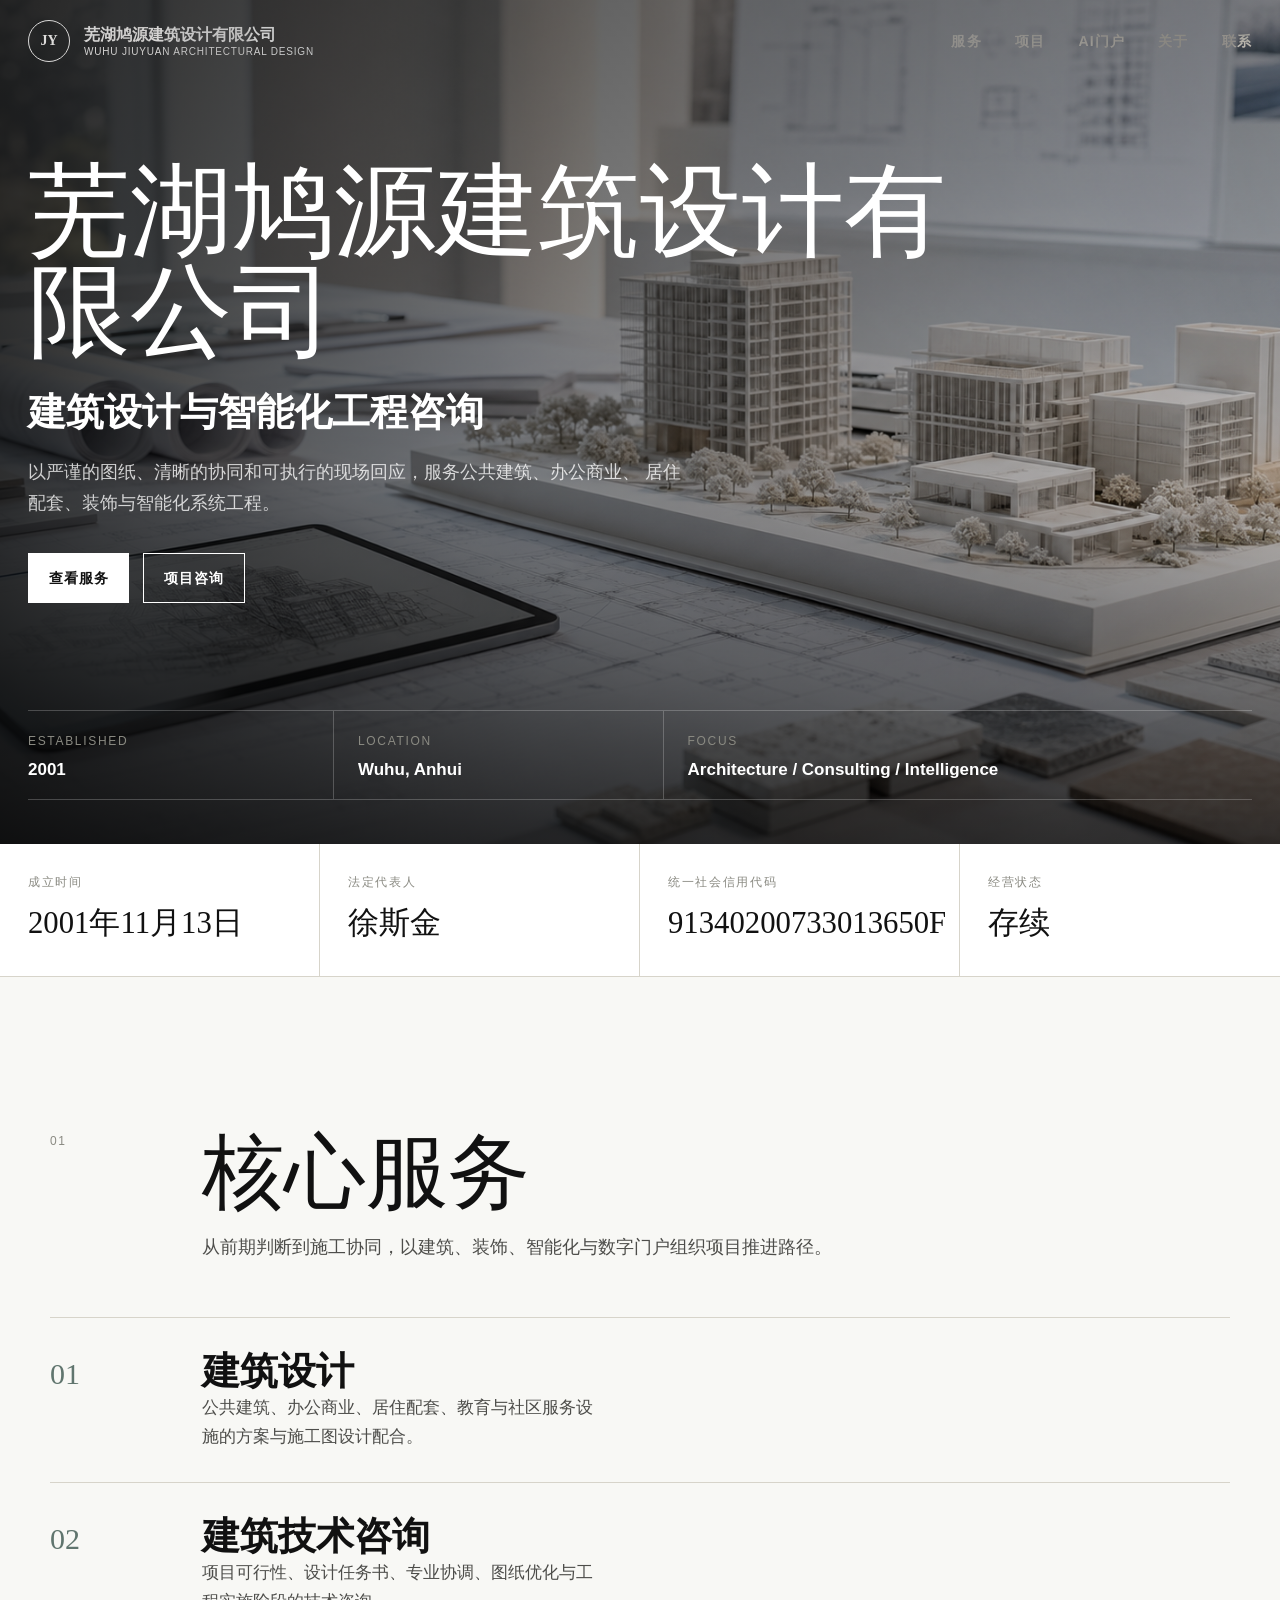
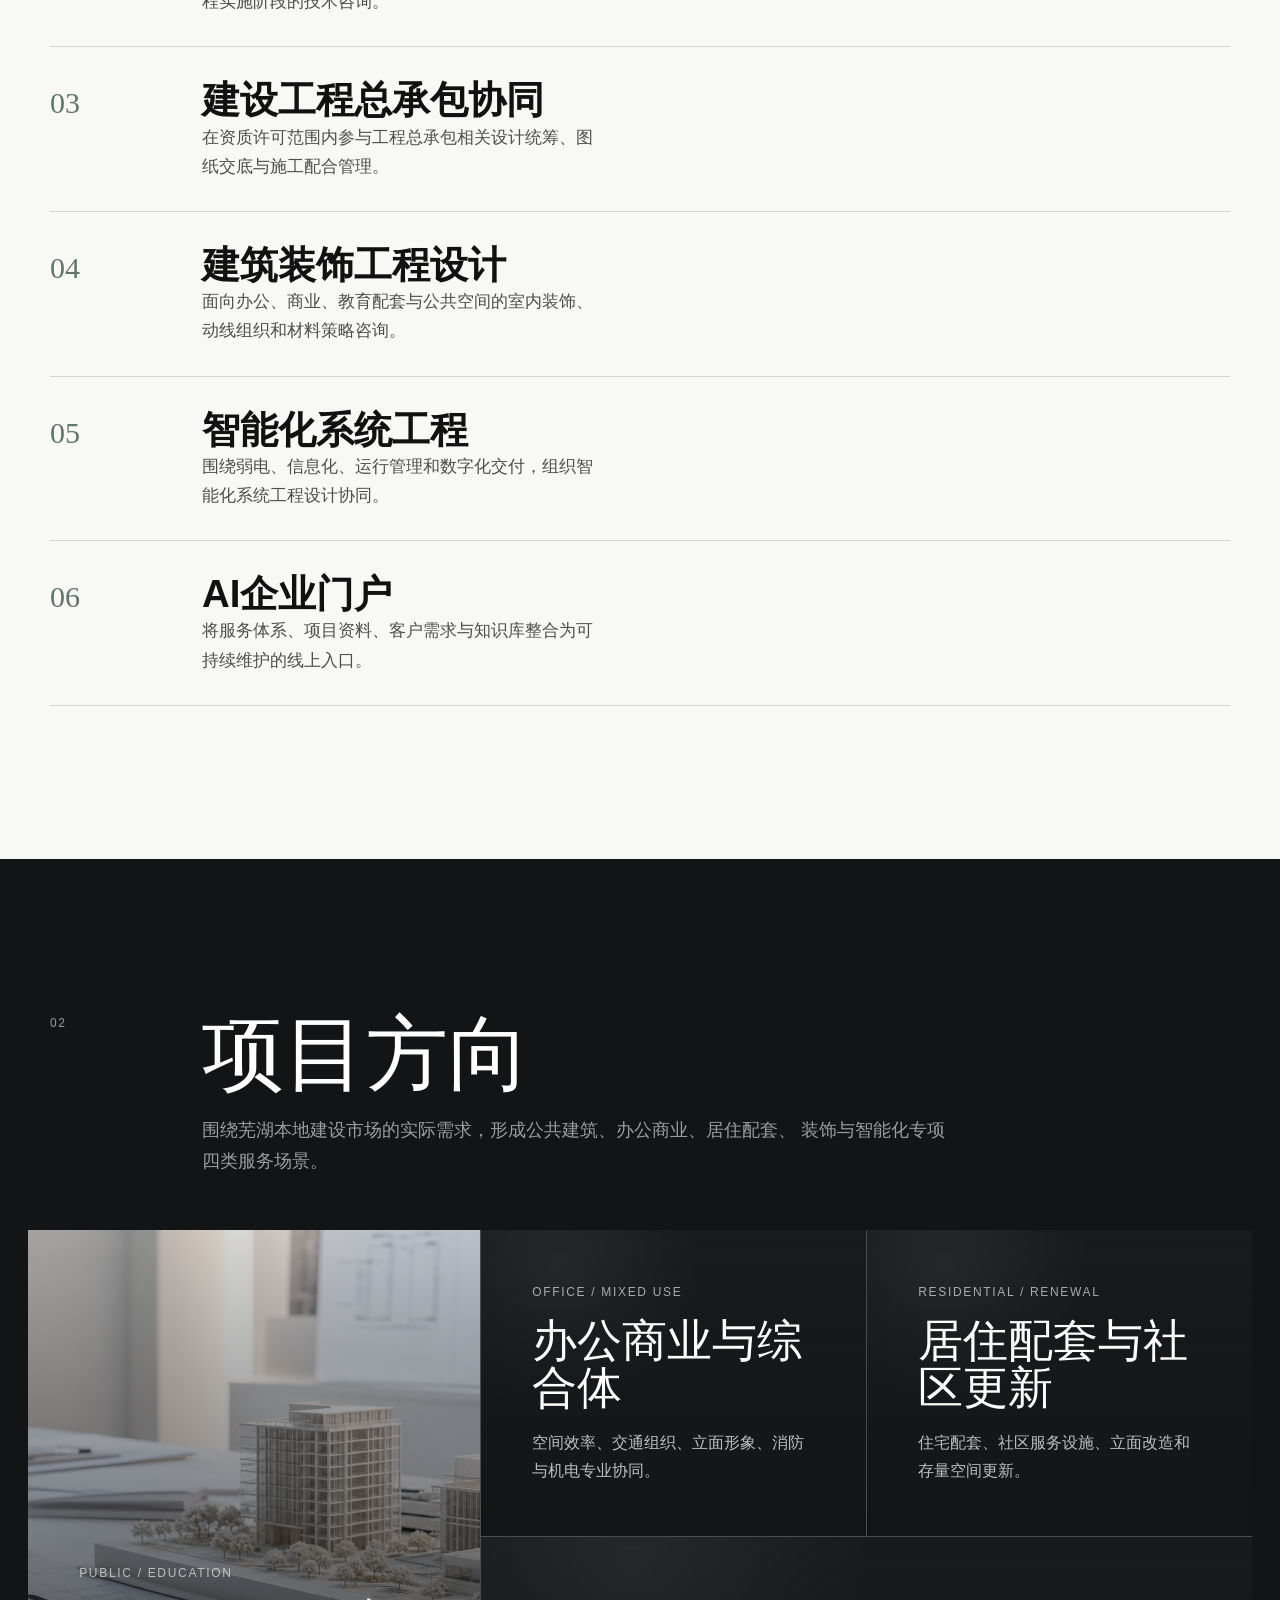
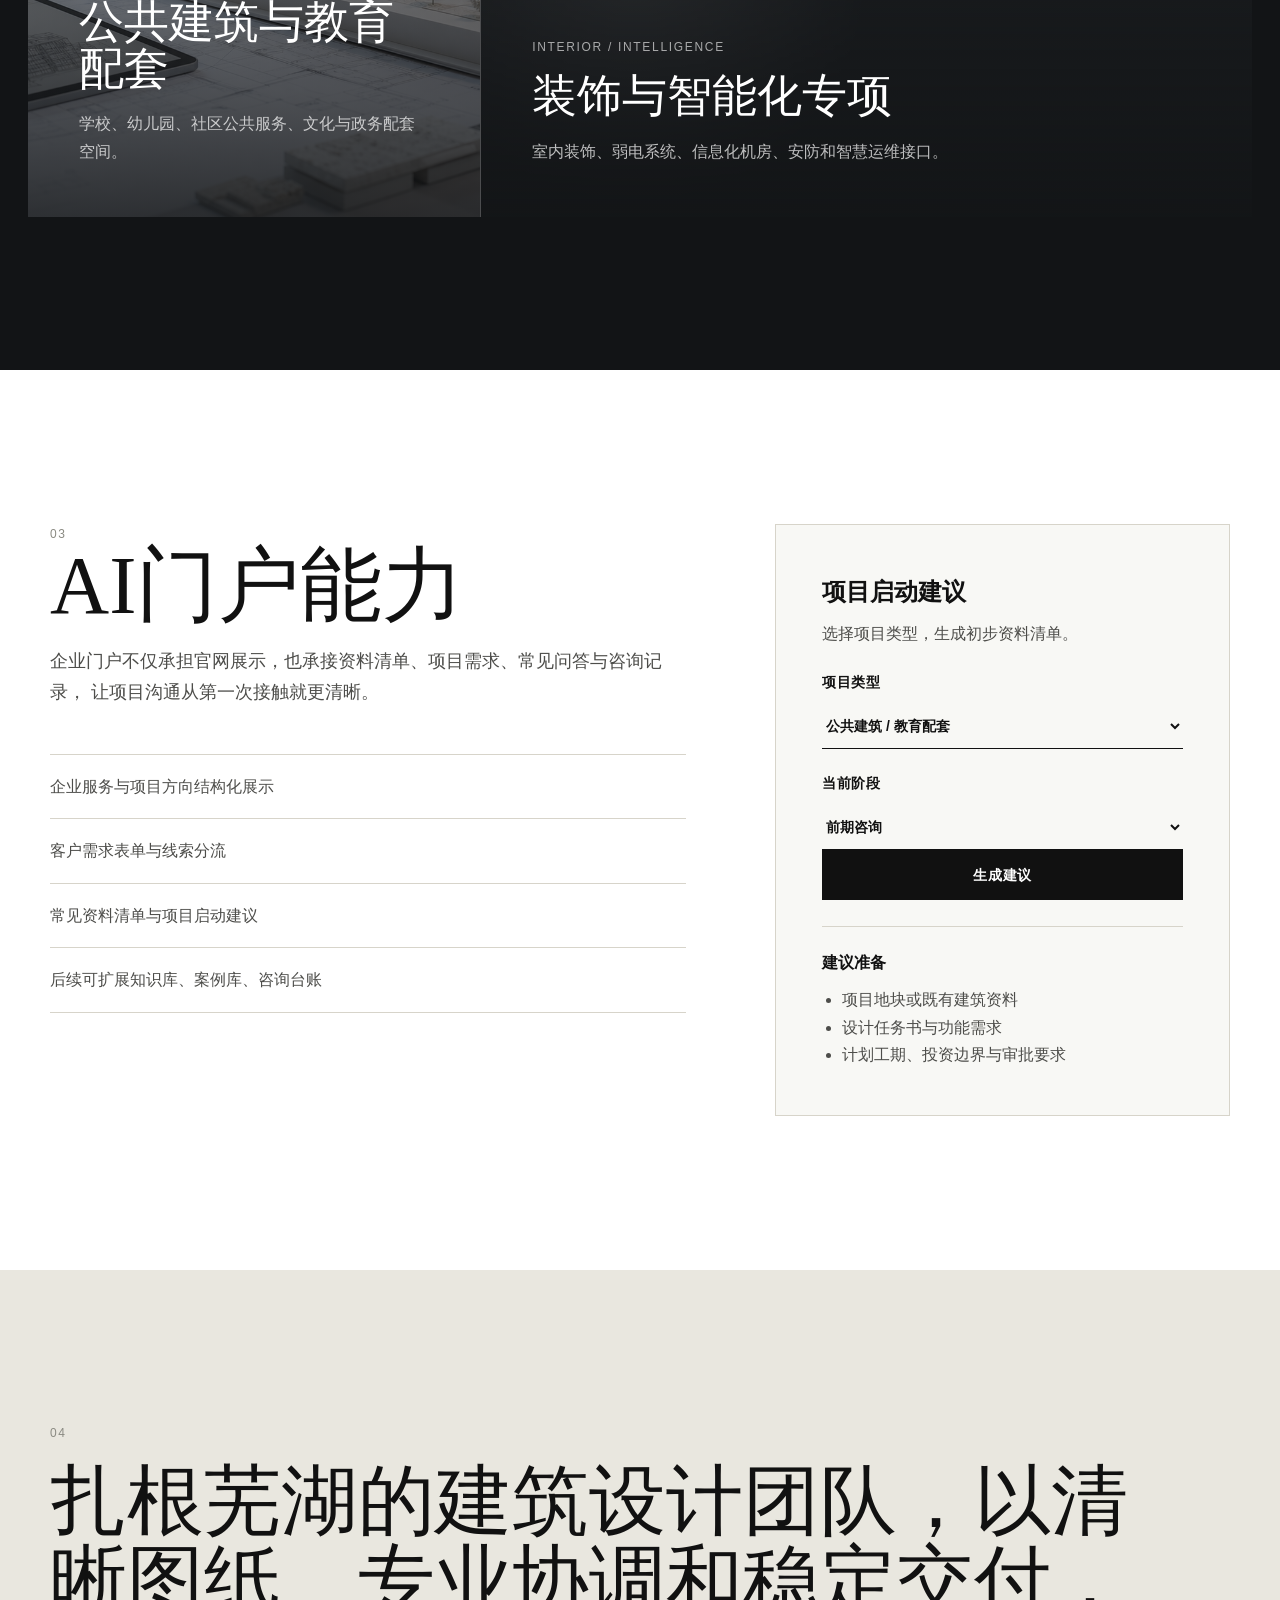
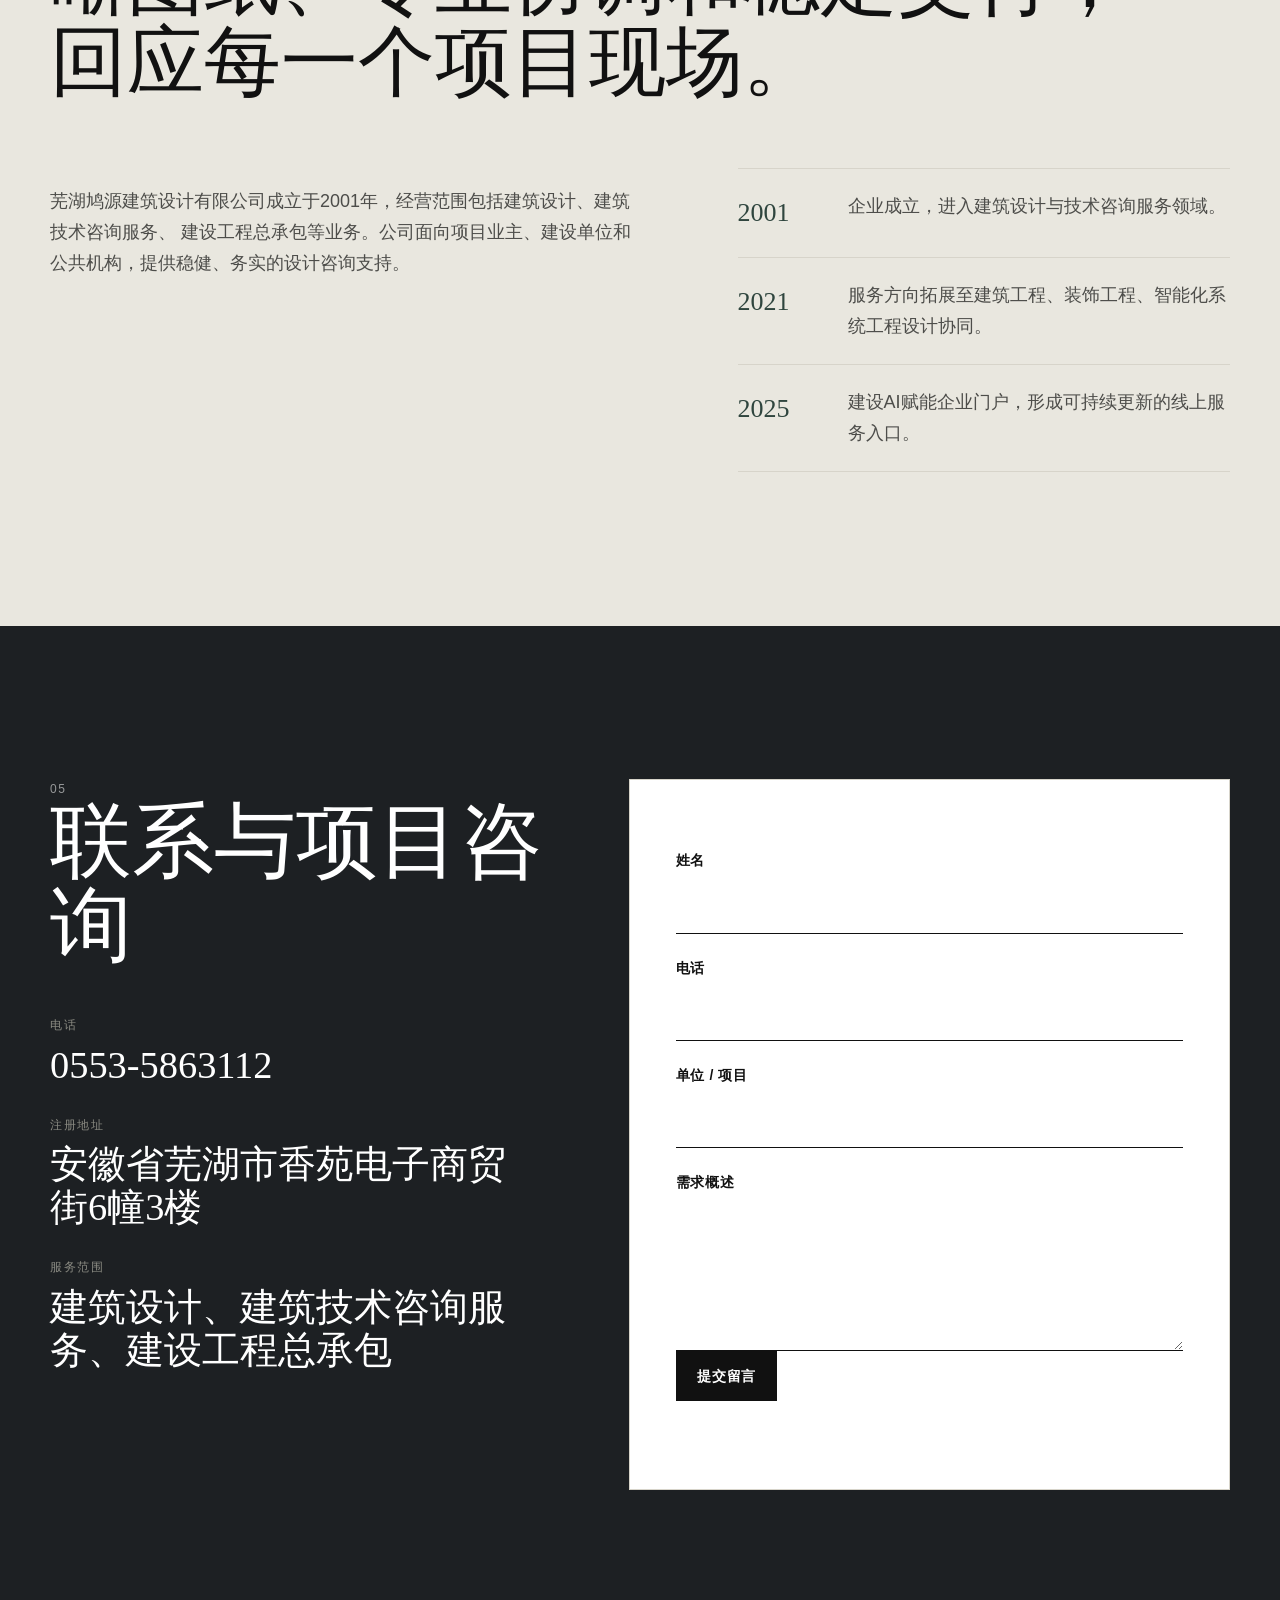
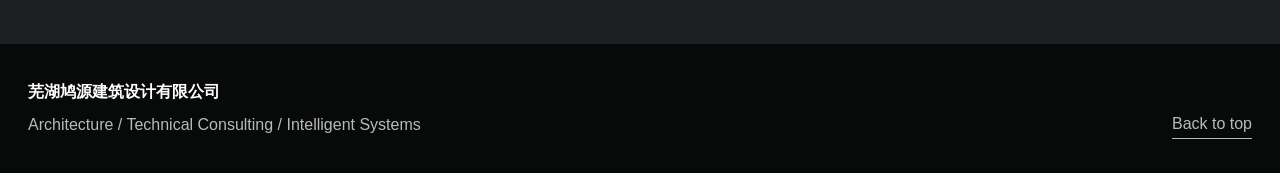
==== commit 058f9465: "Apply refined typography system" ====
--- a/website/index.html
+++ b/website/index.html
@@ -10,7 +10,7 @@
     />
     <meta name="theme-color" content="#111111" />
     <link rel="preload" href="assets/hero-architecture-studio.png" as="image" />
-    <link rel="stylesheet" href="styles.css?v=20260703-clean2" />
+    <link rel="stylesheet" href="styles.css?v=20260703-fonts3" />
   </head>
   <body>
     <a class="skip-link" href="#main">跳至主要内容</a>
@@ -314,6 +314,6 @@
       </div>
       <a href="#top">Back to top</a>
     </footer>
-    <script src="script.js?v=20260703-clean2"></script>
+    <script src="script.js?v=20260703-fonts3"></script>
   </body>
 </html>
--- a/website/styles.css
+++ b/website/styles.css
@@ -14,8 +14,12 @@
   --radius: 4px;
   --page: min(100% - 56px, 1440px);
   --narrow: min(100% - 56px, 1180px);
-  --display: "Times New Roman", "Songti SC", SimSun, serif;
-  --sans: "Microsoft YaHei", "PingFang SC", "Noto Sans CJK SC", Arial, sans-serif;
+  --display: "Noto Serif SC", "Source Han Serif SC", "Source Han Serif CN", "Songti SC", STSong, SimSun, serif;
+  --text: "Noto Sans SC", "Source Han Sans SC", "Source Han Sans CN", "PingFang SC", "Microsoft YaHei",
+    "Noto Sans CJK SC", Arial, sans-serif;
+  --label: "IBM Plex Sans Condensed", "Arial Narrow", "Noto Sans SC", "Source Han Sans SC", Arial, sans-serif;
+  --tech: "Space Grotesk", "Noto Sans SC", "Source Han Sans SC", Arial, sans-serif;
+  --latin-display: "Cormorant Garamond", "Times New Roman", Georgia, serif;
 }
 
 * {
@@ -30,9 +34,10 @@
   margin: 0;
   background: var(--bg);
   color: var(--ink);
-  font-family: var(--sans);
+  font-family: var(--text);
   font-size: 16px;
   line-height: 1.72;
+  font-kerning: normal;
   text-rendering: optimizeLegibility;
 }
 
@@ -123,8 +128,9 @@
   height: 42px;
   border: 1px solid currentColor;
   border-radius: 50%;
-  font-family: var(--display);
+  font-family: var(--latin-display);
   font-size: 14px;
+  font-weight: 600;
   line-height: 1;
 }
 
@@ -138,6 +144,7 @@
 .brand small {
   display: block;
   margin-top: 2px;
+  font-family: var(--label);
   font-size: 10px;
   line-height: 1.1;
   letter-spacing: 0.08em;
@@ -153,7 +160,9 @@
 .site-nav a {
   position: relative;
   padding: 8px 0;
+  font-family: var(--label);
   font-size: 14px;
+  font-weight: 600;
   letter-spacing: 0.08em;
 }
 
@@ -273,9 +282,10 @@
   border: 1px solid currentColor;
   border-radius: 0;
   cursor: pointer;
+  font-family: var(--label);
   font-size: 14px;
   font-weight: 700;
-  letter-spacing: 0.08em;
+  letter-spacing: 0.06em;
   transition: transform 180ms ease, background 180ms ease, color 180ms ease;
 }
 
@@ -331,7 +341,9 @@
 .contact-copy dt {
   display: block;
   color: var(--muted);
+  font-family: var(--label);
   font-size: 12px;
+  font-weight: 500;
   letter-spacing: 0.14em;
   text-transform: uppercase;
 }
@@ -340,7 +352,9 @@
   display: block;
   margin-top: 7px;
   color: #fff;
+  font-family: var(--label);
   font-size: 17px;
+  font-weight: 700;
   line-height: 1.32;
 }
 
@@ -545,6 +559,7 @@
 
 .panel-title h3 {
   margin: 0;
+  font-family: var(--tech);
   font-size: 24px;
 }
 
@@ -558,6 +573,7 @@
   gap: 10px;
   margin-top: 22px;
   color: var(--ink);
+  font-family: var(--label);
   font-size: 14px;
   font-weight: 700;
   letter-spacing: 0.04em;
@@ -573,6 +589,7 @@
   padding: 13px 0;
   color: var(--ink);
   background: transparent;
+  font-family: var(--text);
   outline: none;
 }
 
@@ -590,6 +607,10 @@
   margin-top: 26px;
   padding: 22px 0 0;
   border-top: 1px solid var(--line);
+}
+
+.advisor-result strong {
+  font-family: var(--tech);
 }
 
 .advisor-result ul {
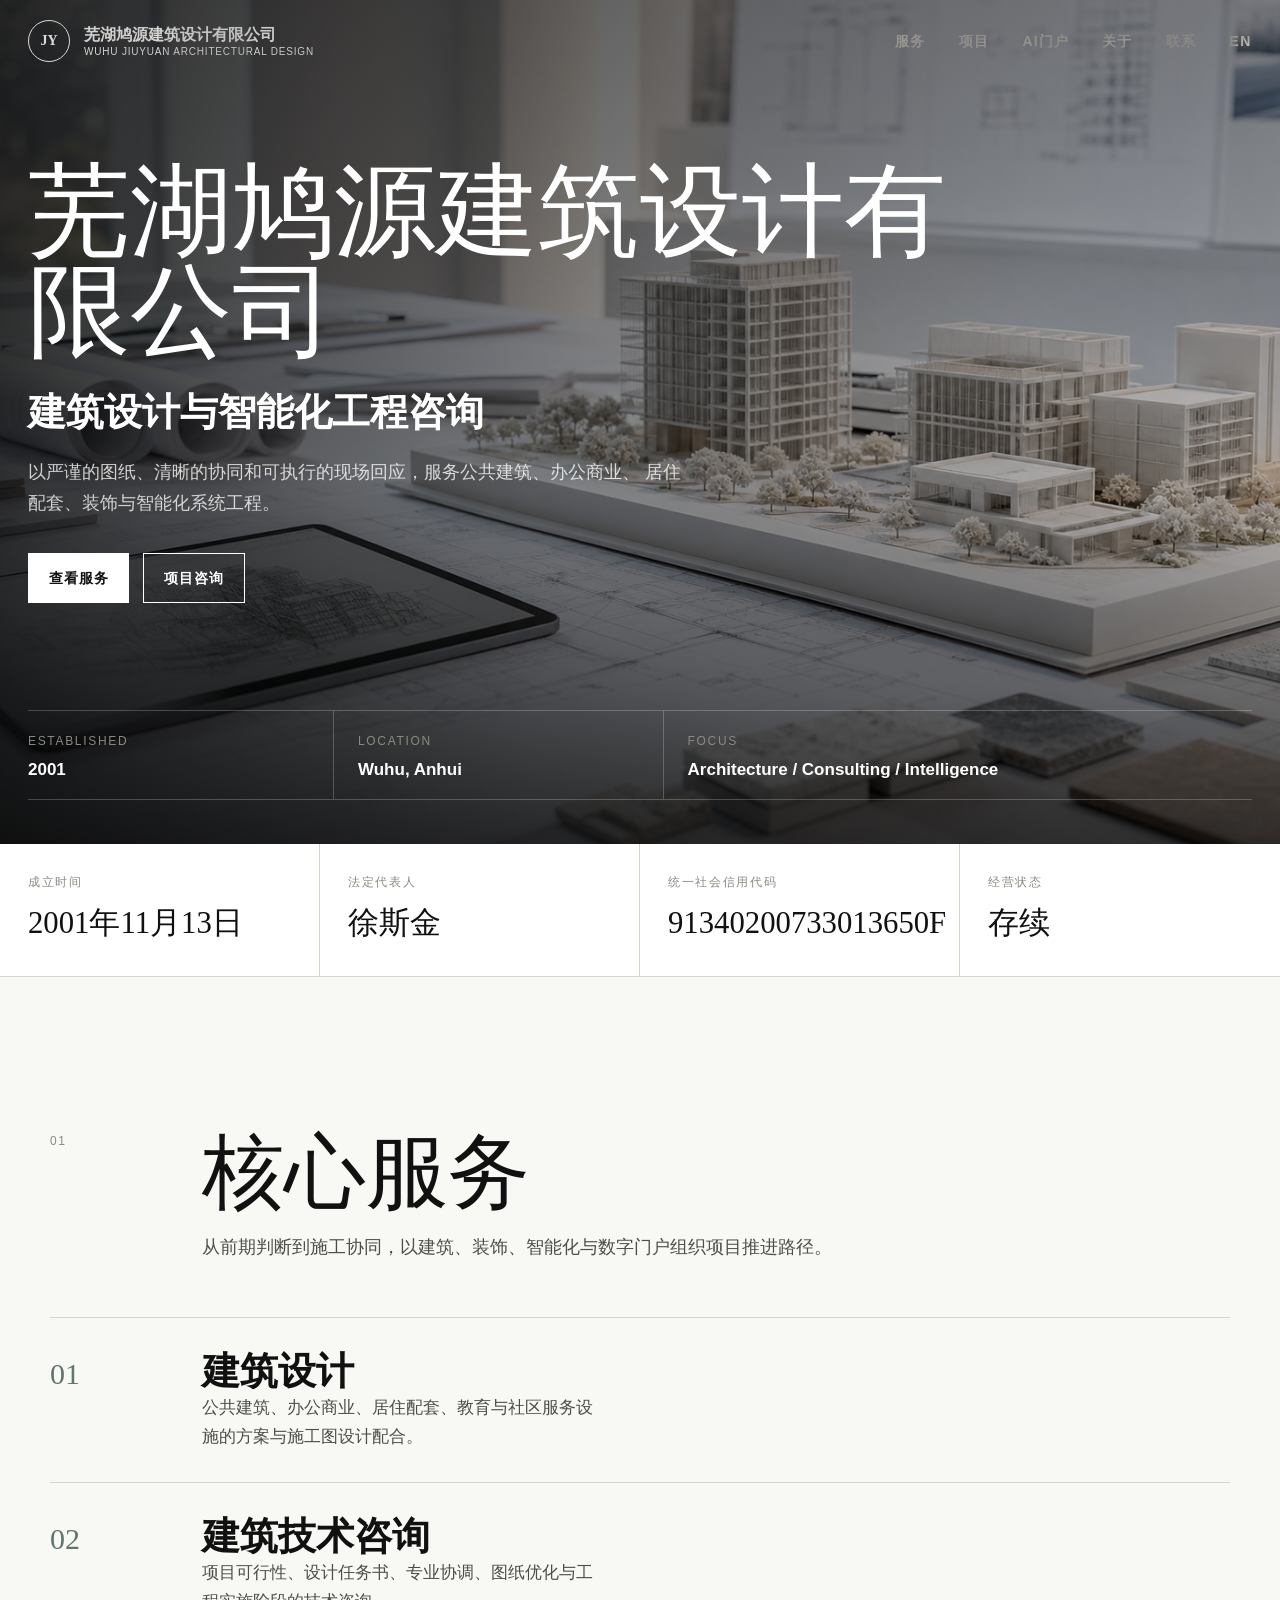
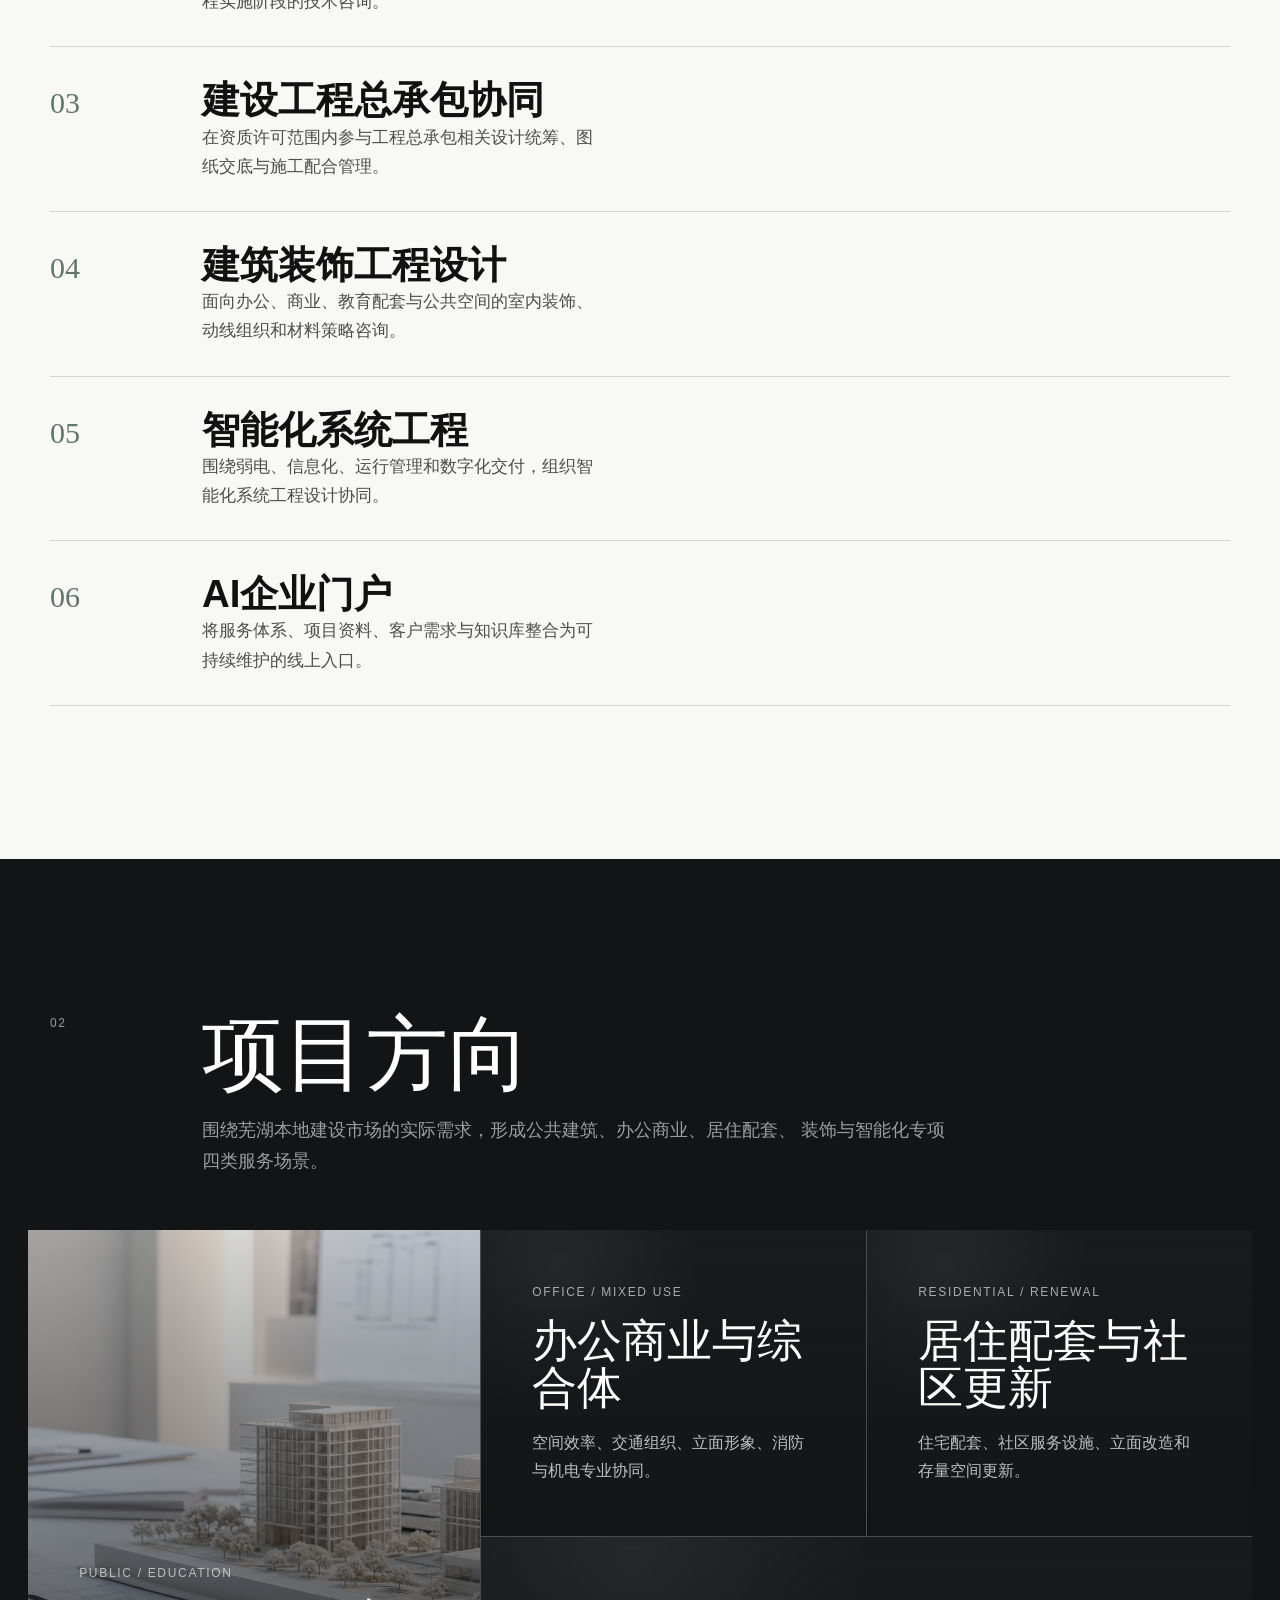
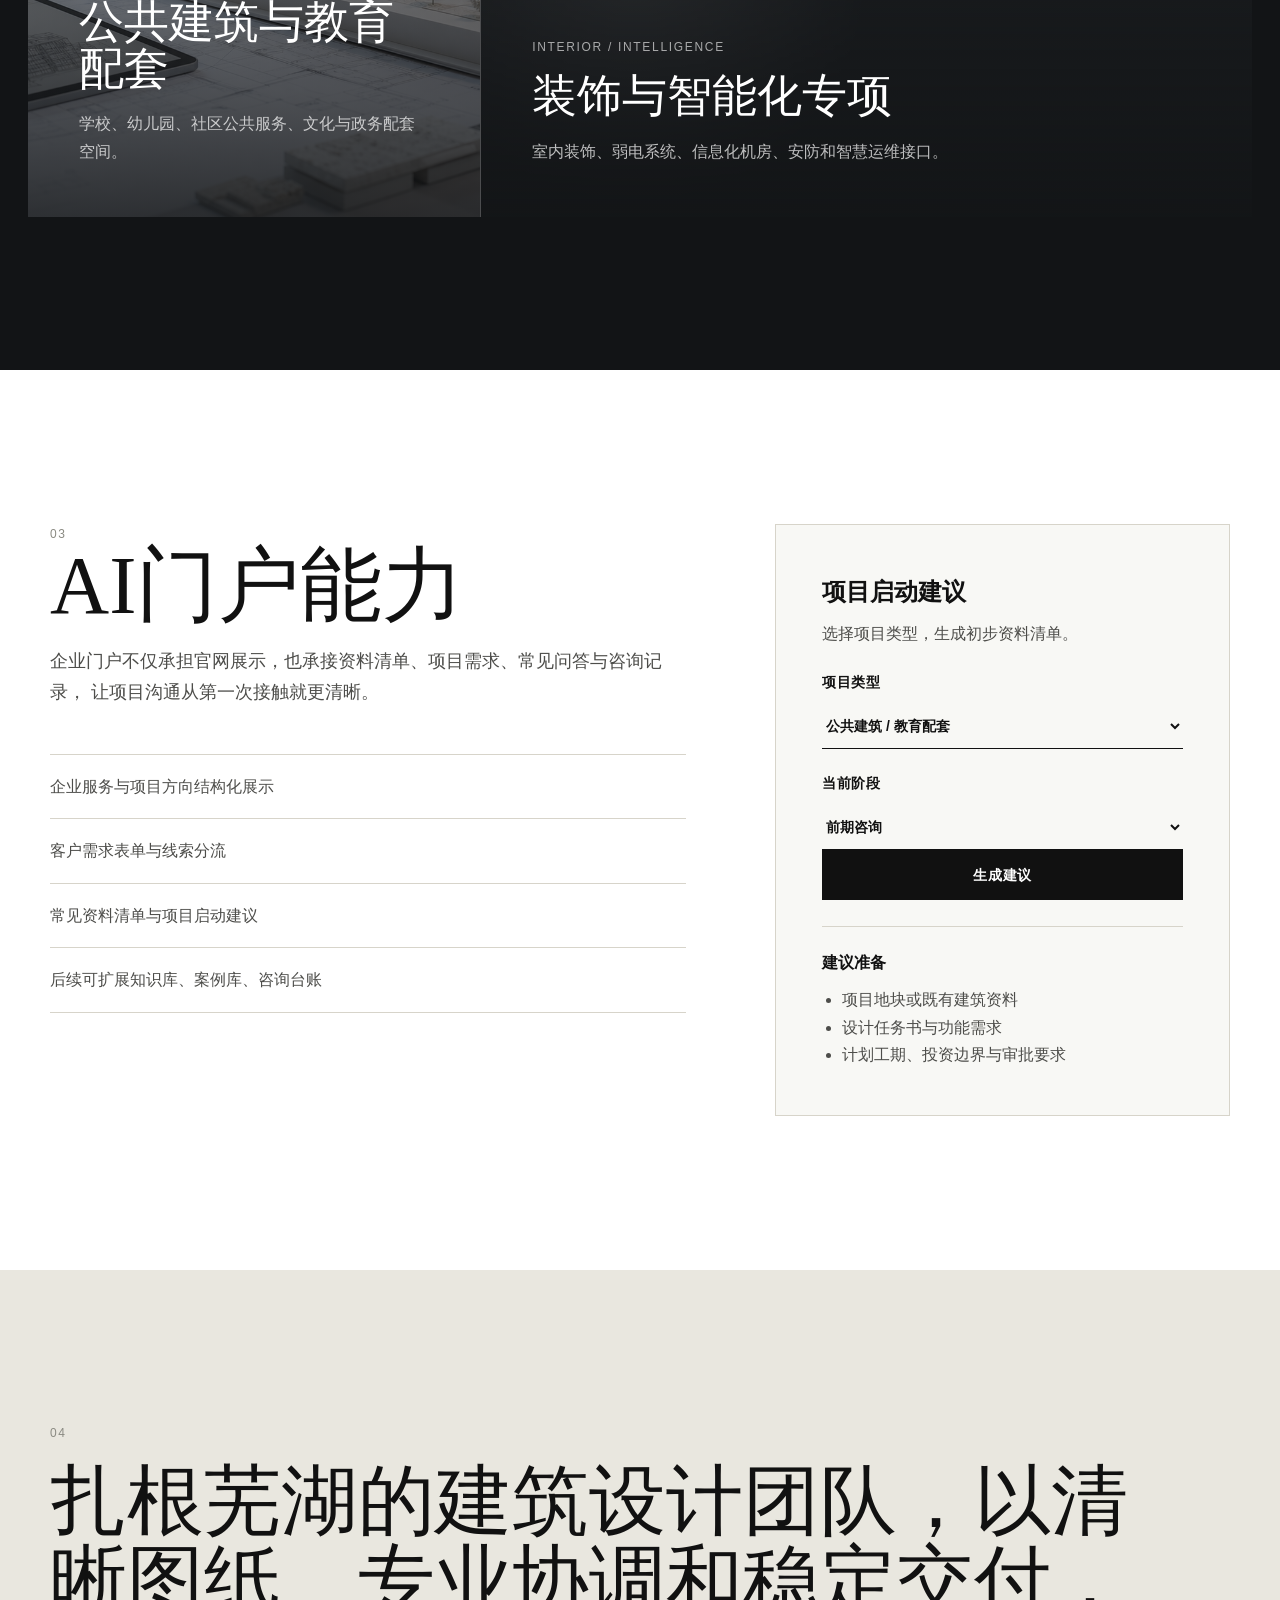
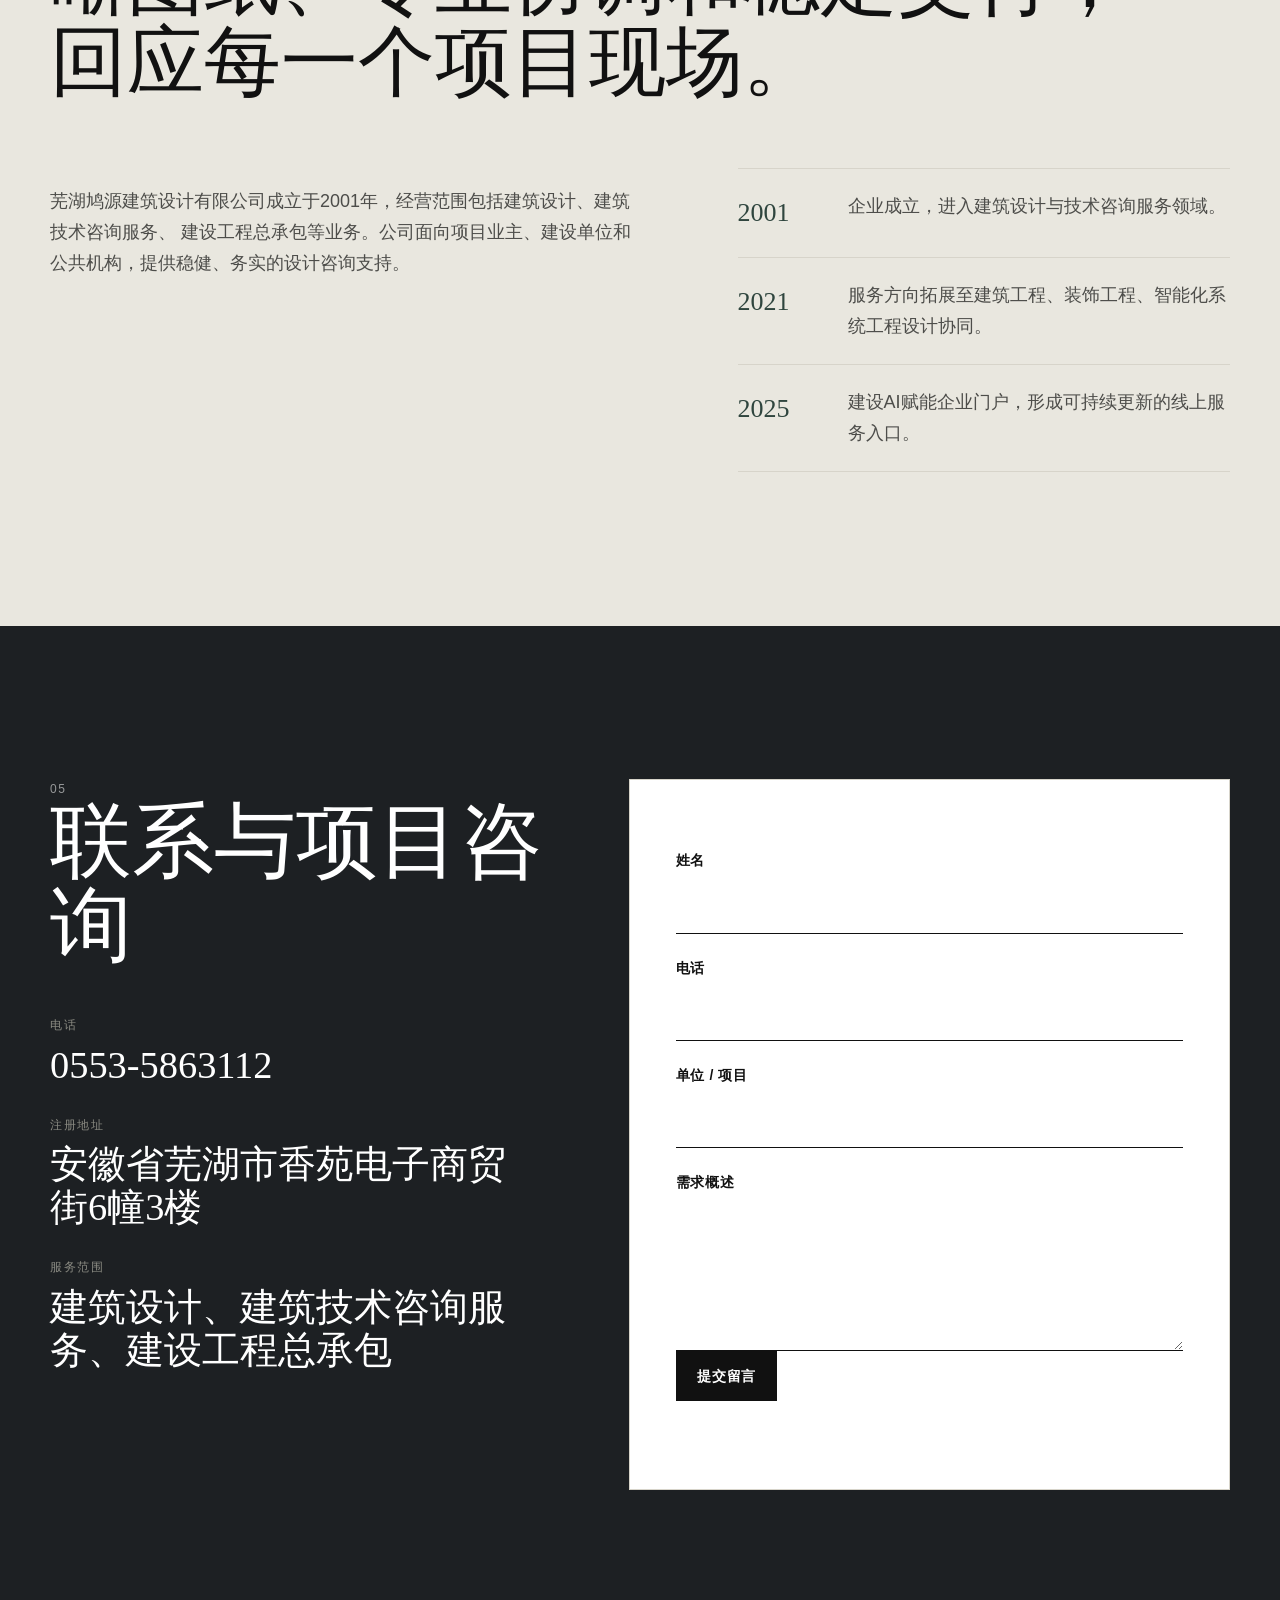
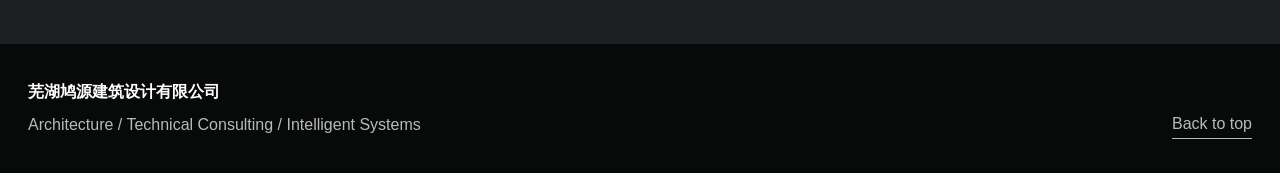
==== commit e84a47bc: "Add English counterpart page" ====
--- a/website/index.html
+++ b/website/index.html
@@ -9,8 +9,10 @@
       content="芜湖鸠源建筑设计有限公司提供建筑设计、建筑技术咨询、建设工程总承包协同与智能化系统设计咨询服务。"
     />
     <meta name="theme-color" content="#111111" />
+    <link rel="alternate" hreflang="zh-CN" href="index.html" />
+    <link rel="alternate" hreflang="en" href="en.html" />
     <link rel="preload" href="assets/hero-architecture-studio.png" as="image" />
-    <link rel="stylesheet" href="styles.css?v=20260703-fonts3" />
+    <link rel="stylesheet" href="styles.css?v=20260703-en1" />
   </head>
   <body>
     <a class="skip-link" href="#main">跳至主要内容</a>
@@ -35,6 +37,7 @@
           <a href="#portal">AI门户</a>
           <a href="#profile">关于</a>
           <a href="#contact">联系</a>
+          <a class="language-link" href="en.html" hreflang="en" lang="en">EN</a>
         </nav>
       </div>
     </header>
@@ -314,6 +317,6 @@
       </div>
       <a href="#top">Back to top</a>
     </footer>
-    <script src="script.js?v=20260703-fonts3"></script>
+    <script src="script.js?v=20260703-en1"></script>
   </body>
 </html>
--- a/website/styles.css
+++ b/website/styles.css
@@ -20,6 +20,8 @@
   --label: "IBM Plex Sans Condensed", "Arial Narrow", "Noto Sans SC", "Source Han Sans SC", Arial, sans-serif;
   --tech: "Space Grotesk", "Noto Sans SC", "Source Han Sans SC", Arial, sans-serif;
   --latin-display: "Cormorant Garamond", "Times New Roman", Georgia, serif;
+  --latin-text: "Neue Haas Grotesk Text", "Helvetica Neue", Arial, sans-serif;
+  --latin-label: "IBM Plex Sans Condensed", "Arial Narrow", "Helvetica Neue", Arial, sans-serif;
 }
 
 * {
@@ -182,6 +184,10 @@
 .site-nav a:hover::after,
 .site-nav a.active::after {
   transform: scaleX(1);
+}
+
+.site-nav .language-link {
+  letter-spacing: 0.12em;
 }
 
 .nav-toggle {
@@ -727,6 +733,51 @@
   border-bottom: 1px solid currentColor;
 }
 
+html[lang="en"] {
+  --display: var(--latin-display);
+  --text: var(--latin-text);
+  --label: var(--latin-label);
+}
+
+html[lang="en"] .brand strong {
+  font-family: var(--latin-display);
+  font-size: 18px;
+  font-weight: 600;
+}
+
+html[lang="en"] .hero-copy {
+  max-width: 1080px;
+}
+
+html[lang="en"] .hero h1 {
+  max-width: 1060px;
+  font-size: clamp(52px, 7.2vw, 112px);
+  line-height: 0.95;
+}
+
+html[lang="en"] .hero-lede {
+  max-width: 820px;
+  font-size: clamp(24px, 2.8vw, 40px);
+  font-weight: 500;
+}
+
+html[lang="en"] .hero-body,
+html[lang="en"] .section-intro p,
+html[lang="en"] .portal-copy p,
+html[lang="en"] .profile-grid p {
+  line-height: 1.62;
+}
+
+html[lang="en"] .service-index h3 {
+  font-family: var(--latin-display);
+  font-size: clamp(30px, 3.4vw, 52px);
+  font-weight: 500;
+}
+
+html[lang="en"] .project-card h3 {
+  max-width: 720px;
+}
+
 @media (max-width: 1040px) {
   :root {
     --page: min(100% - 36px, 1440px);
@@ -889,6 +940,31 @@
     display: inline-flex;
     margin-top: 18px;
   }
+
+  html[lang="en"] .hero h1 {
+    font-size: clamp(42px, 12.5vw, 62px);
+  }
+
+  html[lang="en"] .brand strong {
+    max-width: 230px;
+    font-size: 15px;
+    line-height: 1.1;
+  }
+
+  html[lang="en"] .hero-index {
+    grid-template-columns: 1fr;
+  }
+
+  html[lang="en"] .hero-index article,
+  html[lang="en"] .hero-index article + article {
+    padding: 12px 0;
+    border-right: 0;
+    border-bottom: 1px solid var(--line-dark);
+  }
+
+  html[lang="en"] .hero-index article:last-child {
+    border-bottom: 0;
+  }
 }
 
 @media (prefers-reduced-motion: reduce) {
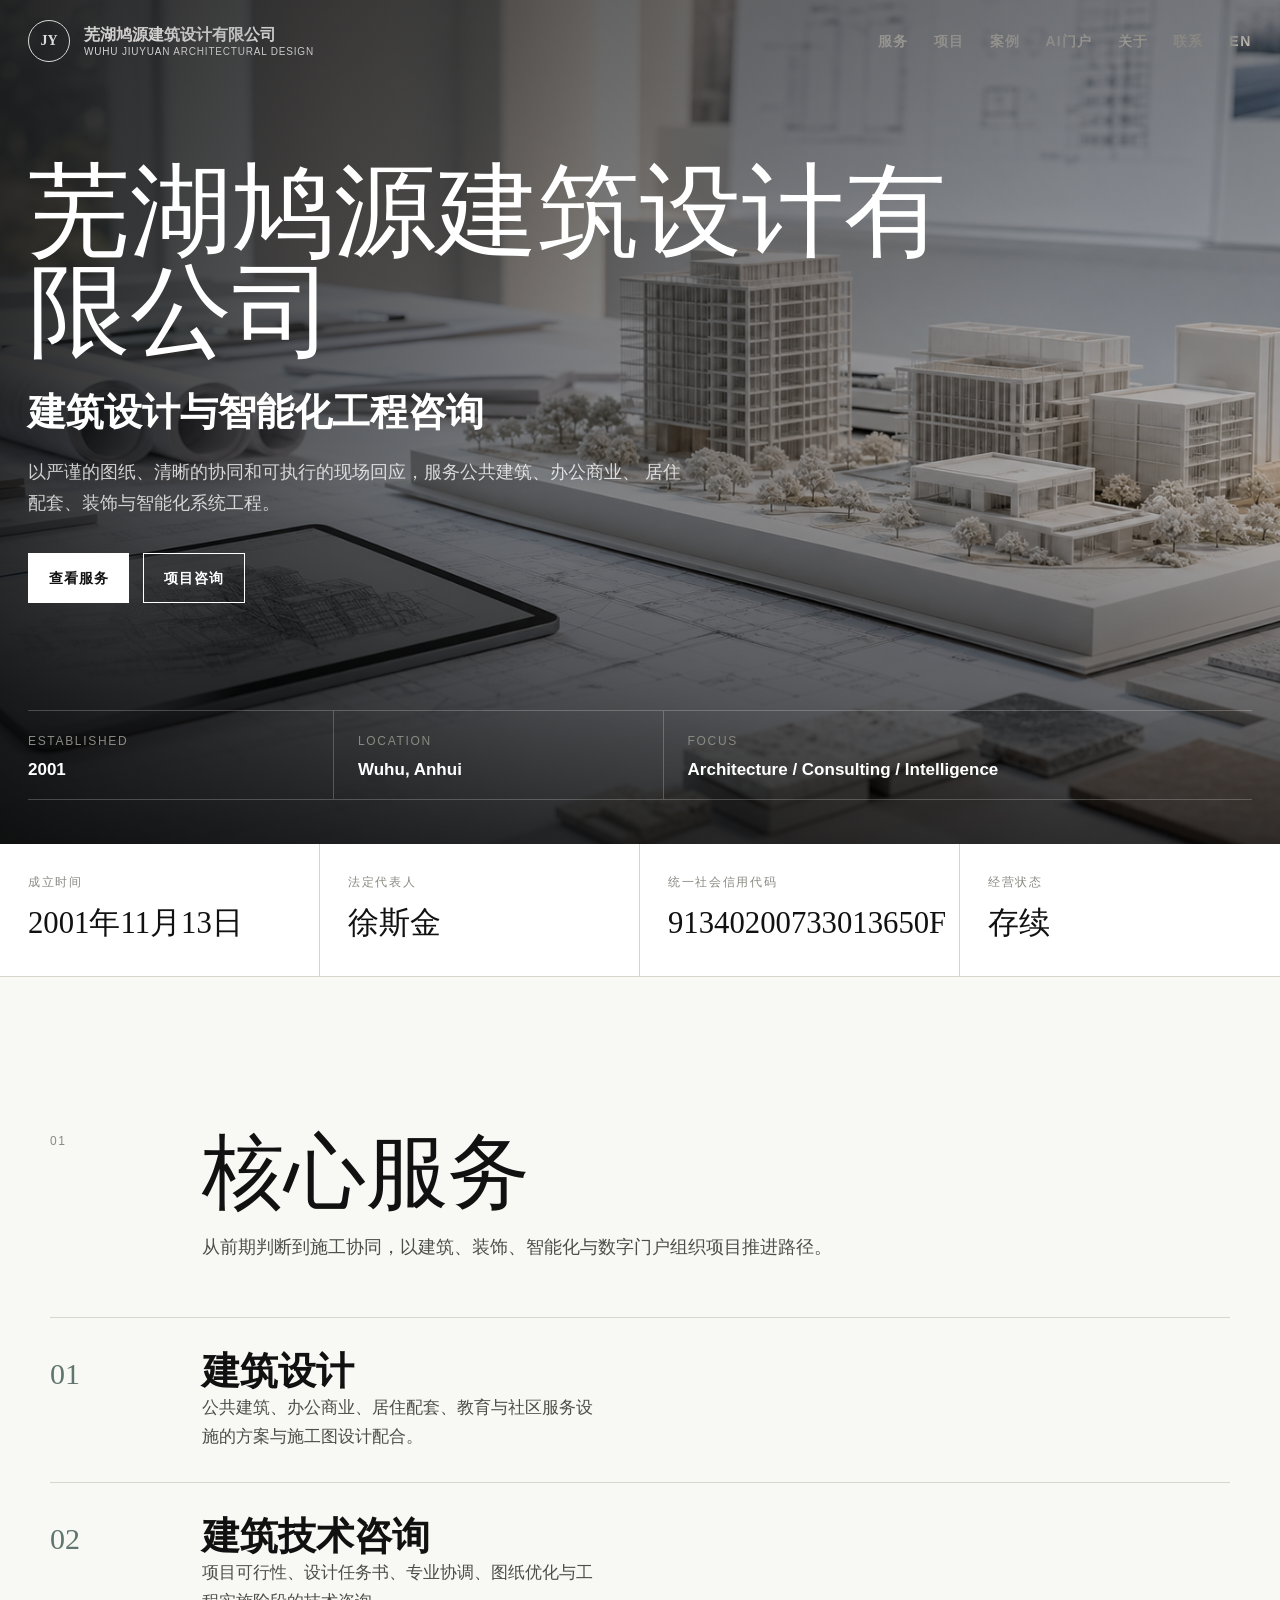
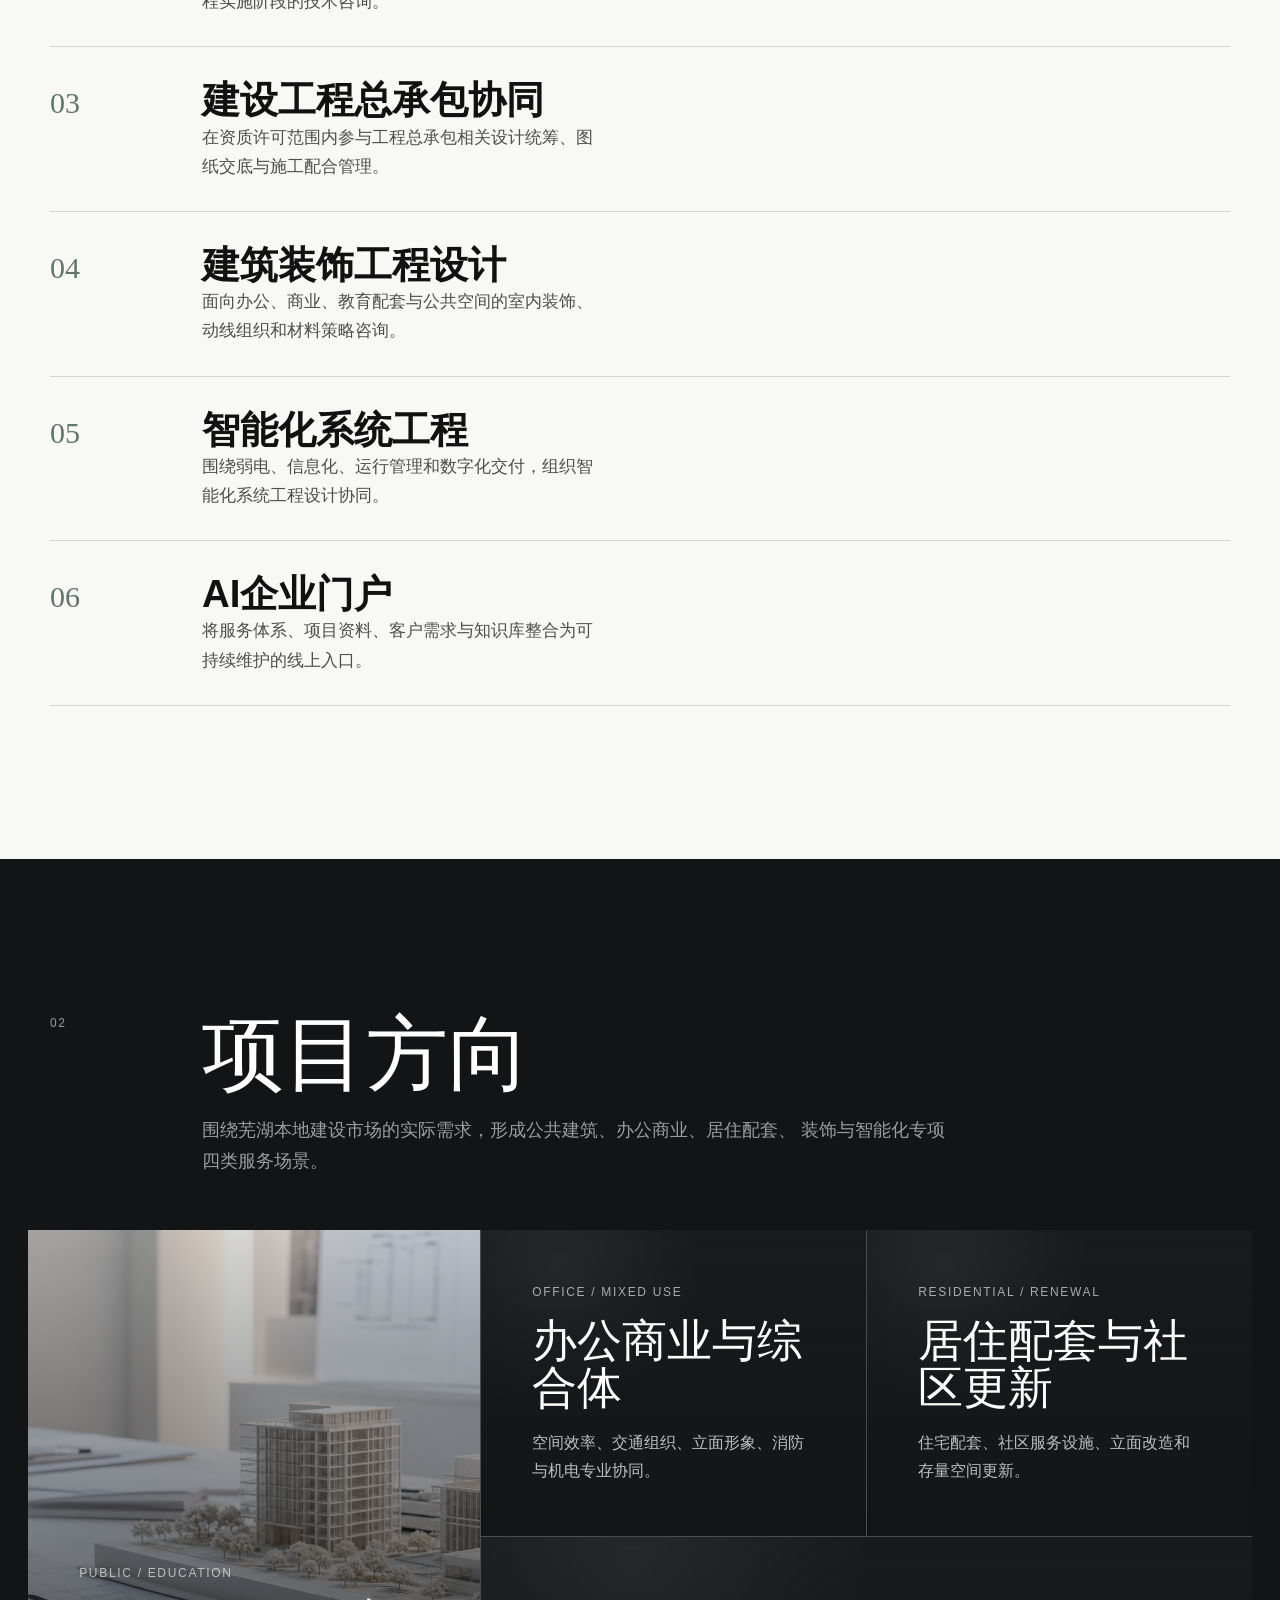
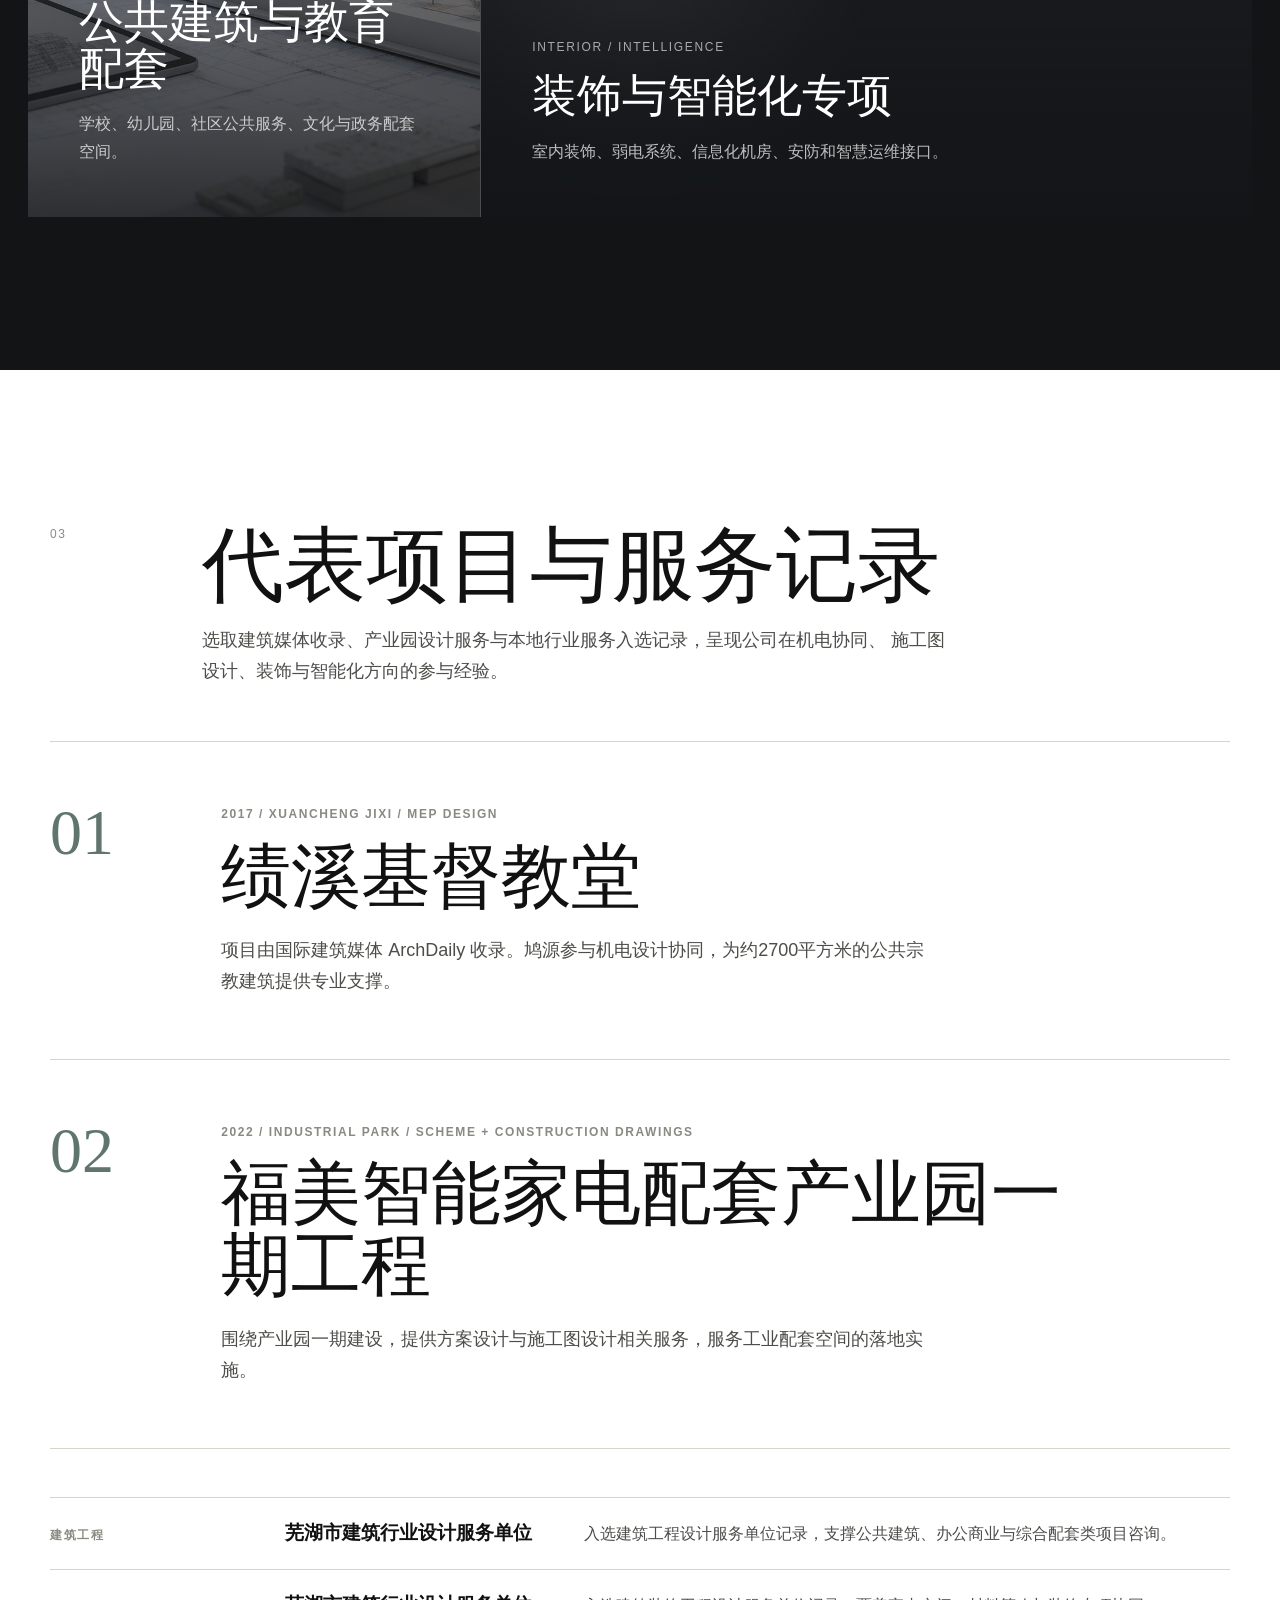
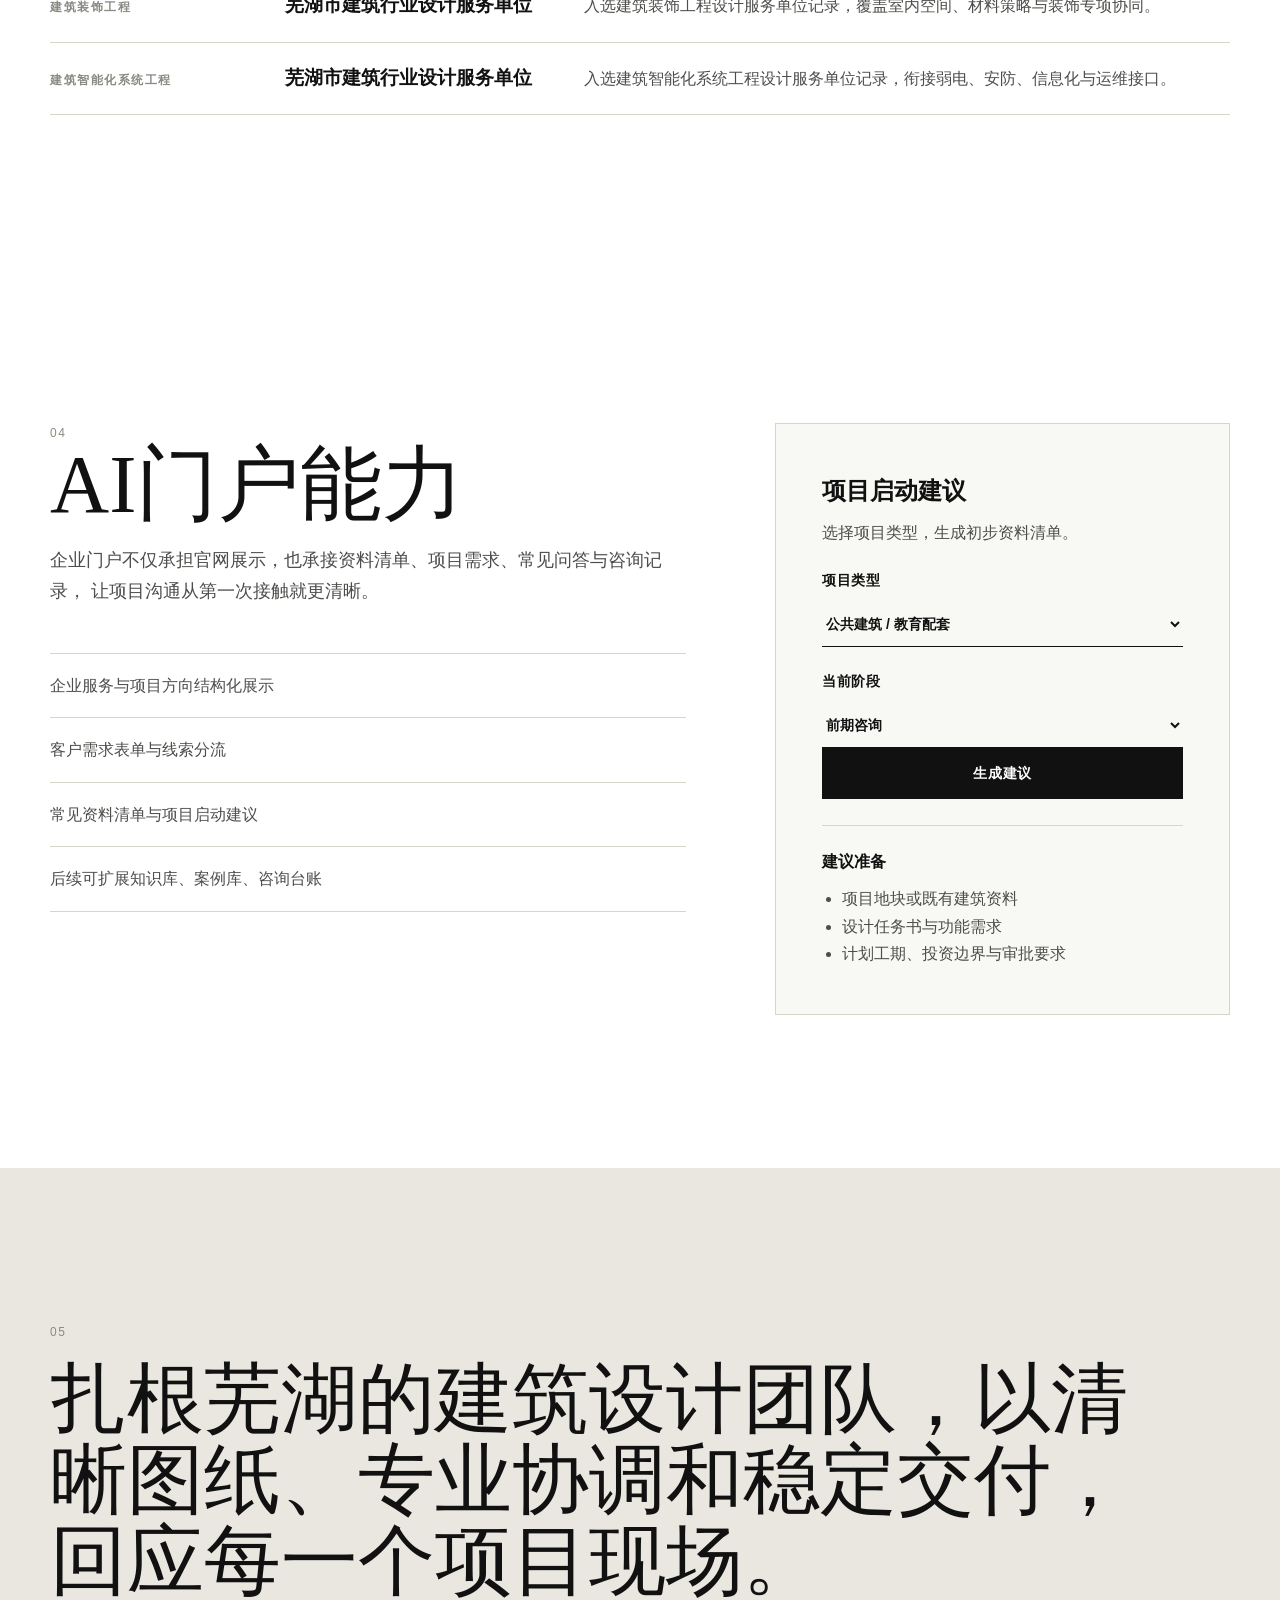
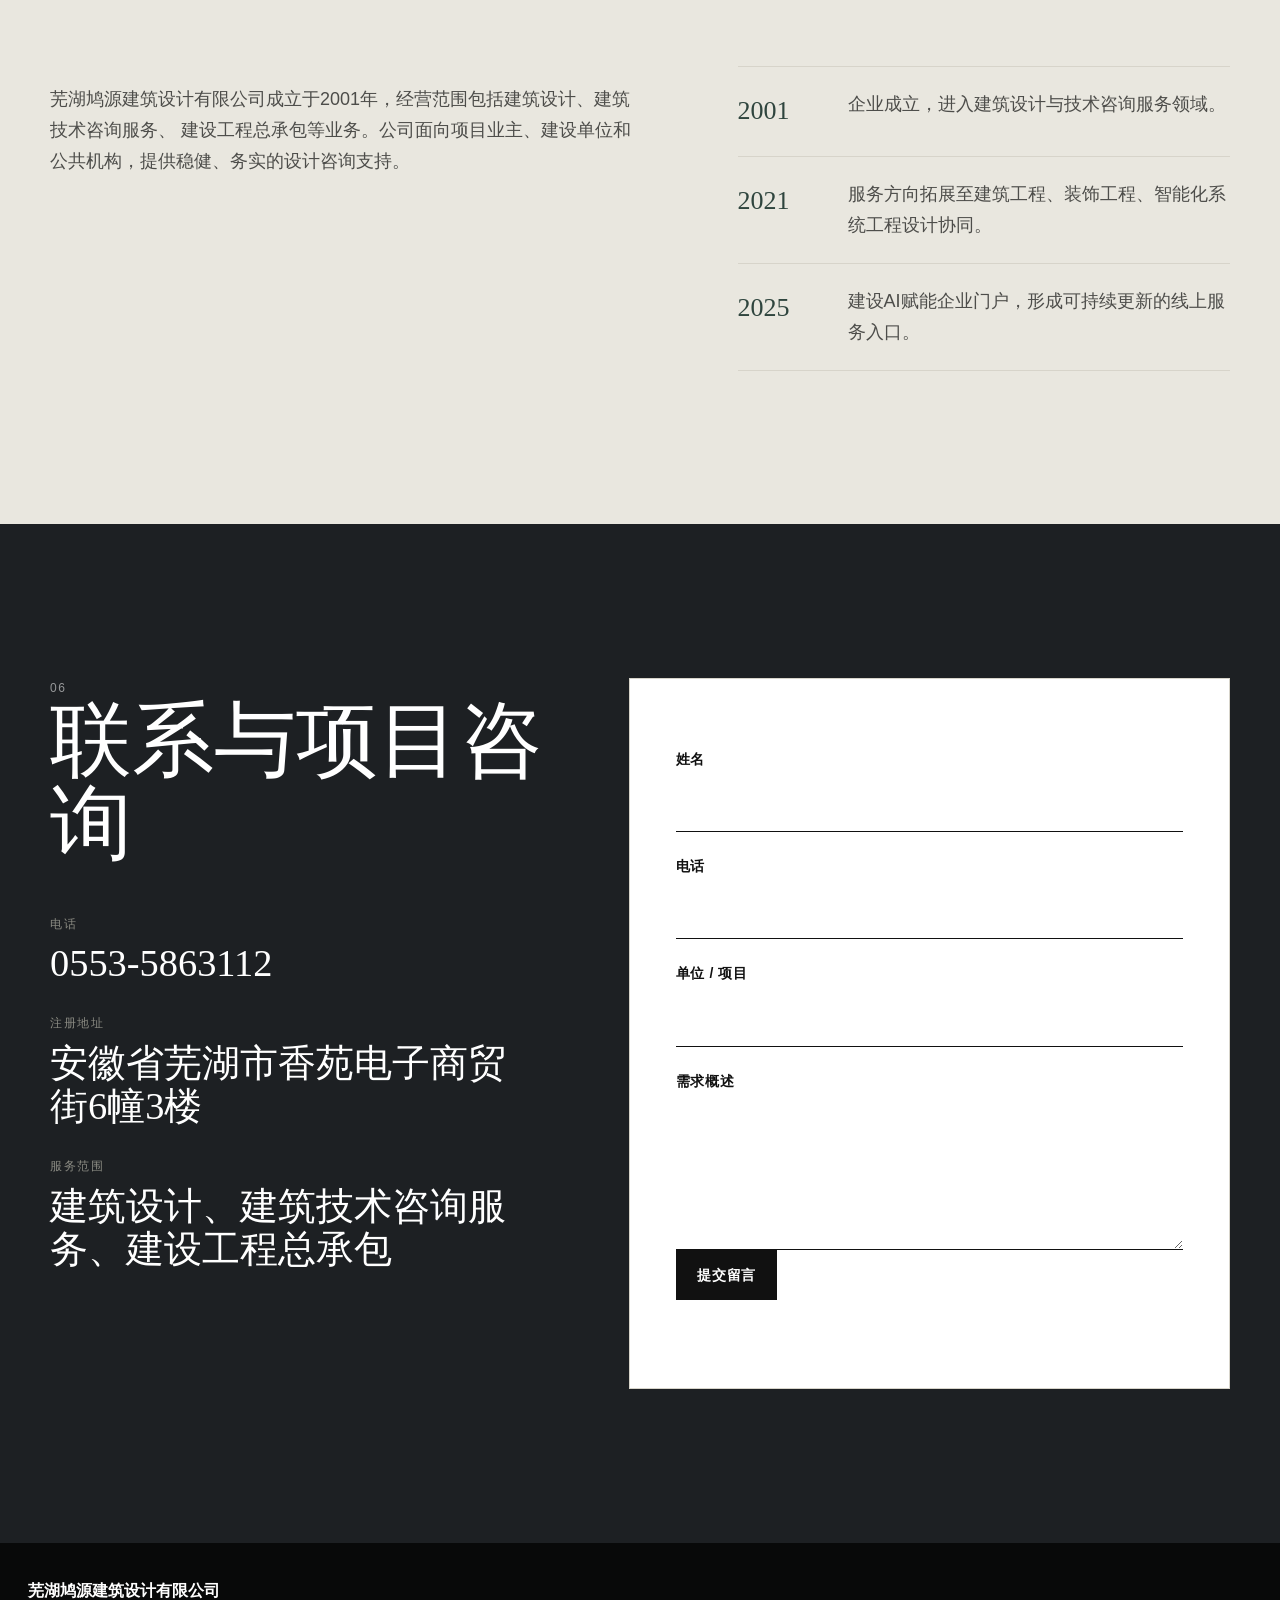
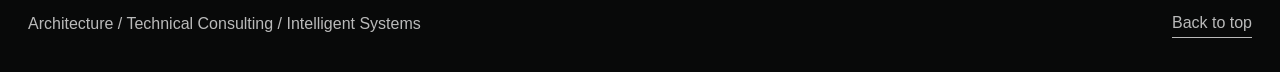
==== commit ad3ca05f: "Add representative project records" ====
--- a/website/index.html
+++ b/website/index.html
@@ -12,7 +12,7 @@
     <link rel="alternate" hreflang="zh-CN" href="index.html" />
     <link rel="alternate" hreflang="en" href="en.html" />
     <link rel="preload" href="assets/hero-architecture-studio.png" as="image" />
-    <link rel="stylesheet" href="styles.css?v=20260703-en1" />
+    <link rel="stylesheet" href="styles.css?v=20260703-cases2" />
   </head>
   <body>
     <a class="skip-link" href="#main">跳至主要内容</a>
@@ -34,6 +34,7 @@
         <nav id="site-nav" class="site-nav" aria-label="主导航">
           <a href="#services">服务</a>
           <a href="#projects">项目</a>
+          <a href="#cases">案例</a>
           <a href="#portal">AI门户</a>
           <a href="#profile">关于</a>
           <a href="#contact">联系</a>
@@ -184,10 +185,64 @@
         </div>
       </section>
 
+      <section id="cases" class="section case-section">
+        <div class="section-intro">
+          <span class="section-number">03</span>
+          <div>
+            <h2>代表项目与服务记录</h2>
+            <p>
+              选取建筑媒体收录、产业园设计服务与本地行业服务入选记录，呈现公司在机电协同、
+              施工图设计、装饰与智能化方向的参与经验。
+            </p>
+          </div>
+        </div>
+        <div class="case-layout">
+          <div class="case-feature-grid">
+            <article class="case-feature">
+              <div class="case-index">01</div>
+              <div>
+                <span>2017 / Xuancheng Jixi / MEP Design</span>
+                <h3>绩溪基督教堂</h3>
+                <p>
+                  项目由国际建筑媒体 ArchDaily 收录。鸠源参与机电设计协同，为约2700平方米的公共宗教建筑提供专业支撑。
+                </p>
+              </div>
+            </article>
+            <article class="case-feature">
+              <div class="case-index">02</div>
+              <div>
+                <span>2022 / Industrial Park / Scheme + Construction Drawings</span>
+                <h3>福美智能家电配套产业园一期工程</h3>
+                <p>
+                  围绕产业园一期建设，提供方案设计与施工图设计相关服务，服务工业配套空间的落地实施。
+                </p>
+              </div>
+            </article>
+          </div>
+          <div class="case-records" aria-label="服务入选记录">
+            <article>
+              <span>建筑工程</span>
+              <h3>芜湖市建筑行业设计服务单位</h3>
+              <p>入选建筑工程设计服务单位记录，支撑公共建筑、办公商业与综合配套类项目咨询。</p>
+            </article>
+            <article>
+              <span>建筑装饰工程</span>
+              <h3>芜湖市建筑行业设计服务单位</h3>
+              <p>入选建筑装饰工程设计服务单位记录，覆盖室内空间、材料策略与装饰专项协同。</p>
+            </article>
+            <article>
+              <span>建筑智能化系统工程</span>
+              <h3>芜湖市建筑行业设计服务单位</h3>
+              <p>入选建筑智能化系统工程设计服务单位记录，衔接弱电、安防、信息化与运维接口。</p>
+            </article>
+          </div>
+        </div>
+      </section>
+
       <section id="portal" class="section portal-section">
         <div class="portal-layout">
           <div class="portal-copy">
-            <span class="section-number">03</span>
+            <span class="section-number">04</span>
             <h2>AI门户能力</h2>
             <p>
               企业门户不仅承担官网展示，也承接资料清单、项目需求、常见问答与咨询记录，
@@ -237,7 +292,7 @@
 
       <section id="profile" class="section profile-section">
         <div class="profile-statement">
-          <span class="section-number">04</span>
+          <span class="section-number">05</span>
           <h2>
             扎根芜湖的建筑设计团队，以清晰图纸、专业协调和稳定交付，回应每一个项目现场。
           </h2>
@@ -269,7 +324,7 @@
       <section id="contact" class="section contact-section">
         <div class="contact-layout">
           <div class="contact-copy">
-            <span class="section-number">05</span>
+            <span class="section-number">06</span>
             <h2>联系与项目咨询</h2>
             <dl>
               <div>
@@ -317,6 +372,6 @@
       </div>
       <a href="#top">Back to top</a>
     </footer>
-    <script src="script.js?v=20260703-en1"></script>
+    <script src="script.js?v=20260703-cases2"></script>
   </body>
 </html>
--- a/website/styles.css
+++ b/website/styles.css
@@ -156,7 +156,7 @@
 .site-nav {
   display: flex;
   align-items: center;
-  gap: clamp(18px, 2.6vw, 42px);
+  gap: clamp(14px, 2vw, 34px);
 }
 
 .site-nav a {
@@ -396,6 +396,7 @@
 
 .section-intro,
 .service-index,
+.case-layout,
 .portal-layout,
 .profile-statement,
 .profile-grid,
@@ -528,6 +529,89 @@
   max-width: 540px;
   margin: 18px 0 0;
   color: rgba(255, 255, 255, 0.72);
+}
+
+.case-section {
+  background: var(--paper);
+}
+
+.case-feature-grid {
+  display: grid;
+  border-top: 1px solid var(--line);
+  border-bottom: 1px solid var(--line);
+}
+
+.case-feature {
+  display: grid;
+  grid-template-columns: 120px minmax(0, 1fr);
+  gap: clamp(24px, 4vw, 56px);
+  padding: clamp(30px, 5vw, 62px) 0;
+  border-bottom: 1px solid var(--line);
+}
+
+.case-feature:last-child {
+  border-bottom: 0;
+}
+
+.case-index {
+  color: var(--accent);
+  font-family: var(--display);
+  font-size: clamp(36px, 5vw, 72px);
+  line-height: 0.92;
+}
+
+.case-feature span,
+.case-records span {
+  display: block;
+  color: var(--muted);
+  font-family: var(--label);
+  font-size: 12px;
+  font-weight: 600;
+  letter-spacing: 0.13em;
+  text-transform: uppercase;
+}
+
+.case-feature h3 {
+  max-width: 880px;
+  margin: 16px 0 0;
+  font-family: var(--display);
+  font-size: clamp(34px, 5.5vw, 82px);
+  font-weight: 400;
+  line-height: 1.02;
+}
+
+.case-feature p {
+  max-width: 720px;
+  margin: 22px 0 0;
+  color: var(--ink-soft);
+  font-size: 18px;
+}
+
+.case-records {
+  display: grid;
+  margin-top: 48px;
+  border-top: 1px solid var(--line);
+}
+
+.case-records article {
+  display: grid;
+  grid-template-columns: minmax(180px, 0.32fr) minmax(240px, 0.42fr) minmax(280px, 1fr);
+  gap: 28px;
+  align-items: baseline;
+  padding: 22px 0;
+  border-bottom: 1px solid var(--line);
+}
+
+.case-records h3 {
+  margin: 0;
+  font-family: var(--tech);
+  font-size: 19px;
+  line-height: 1.3;
+}
+
+.case-records p {
+  margin: 0;
+  color: var(--ink-soft);
 }
 
 .portal-section {
@@ -790,6 +874,8 @@
   }
 
   .service-index article,
+  .case-feature,
+  .case-records article,
   .portal-layout,
   .profile-grid,
   .contact-layout {
@@ -927,6 +1013,14 @@
     font-size: 16px;
   }
 
+  .case-feature {
+    gap: 12px;
+  }
+
+  .case-records article {
+    gap: 8px;
+  }
+
   .timeline article {
     grid-template-columns: 1fr;
     gap: 8px;
